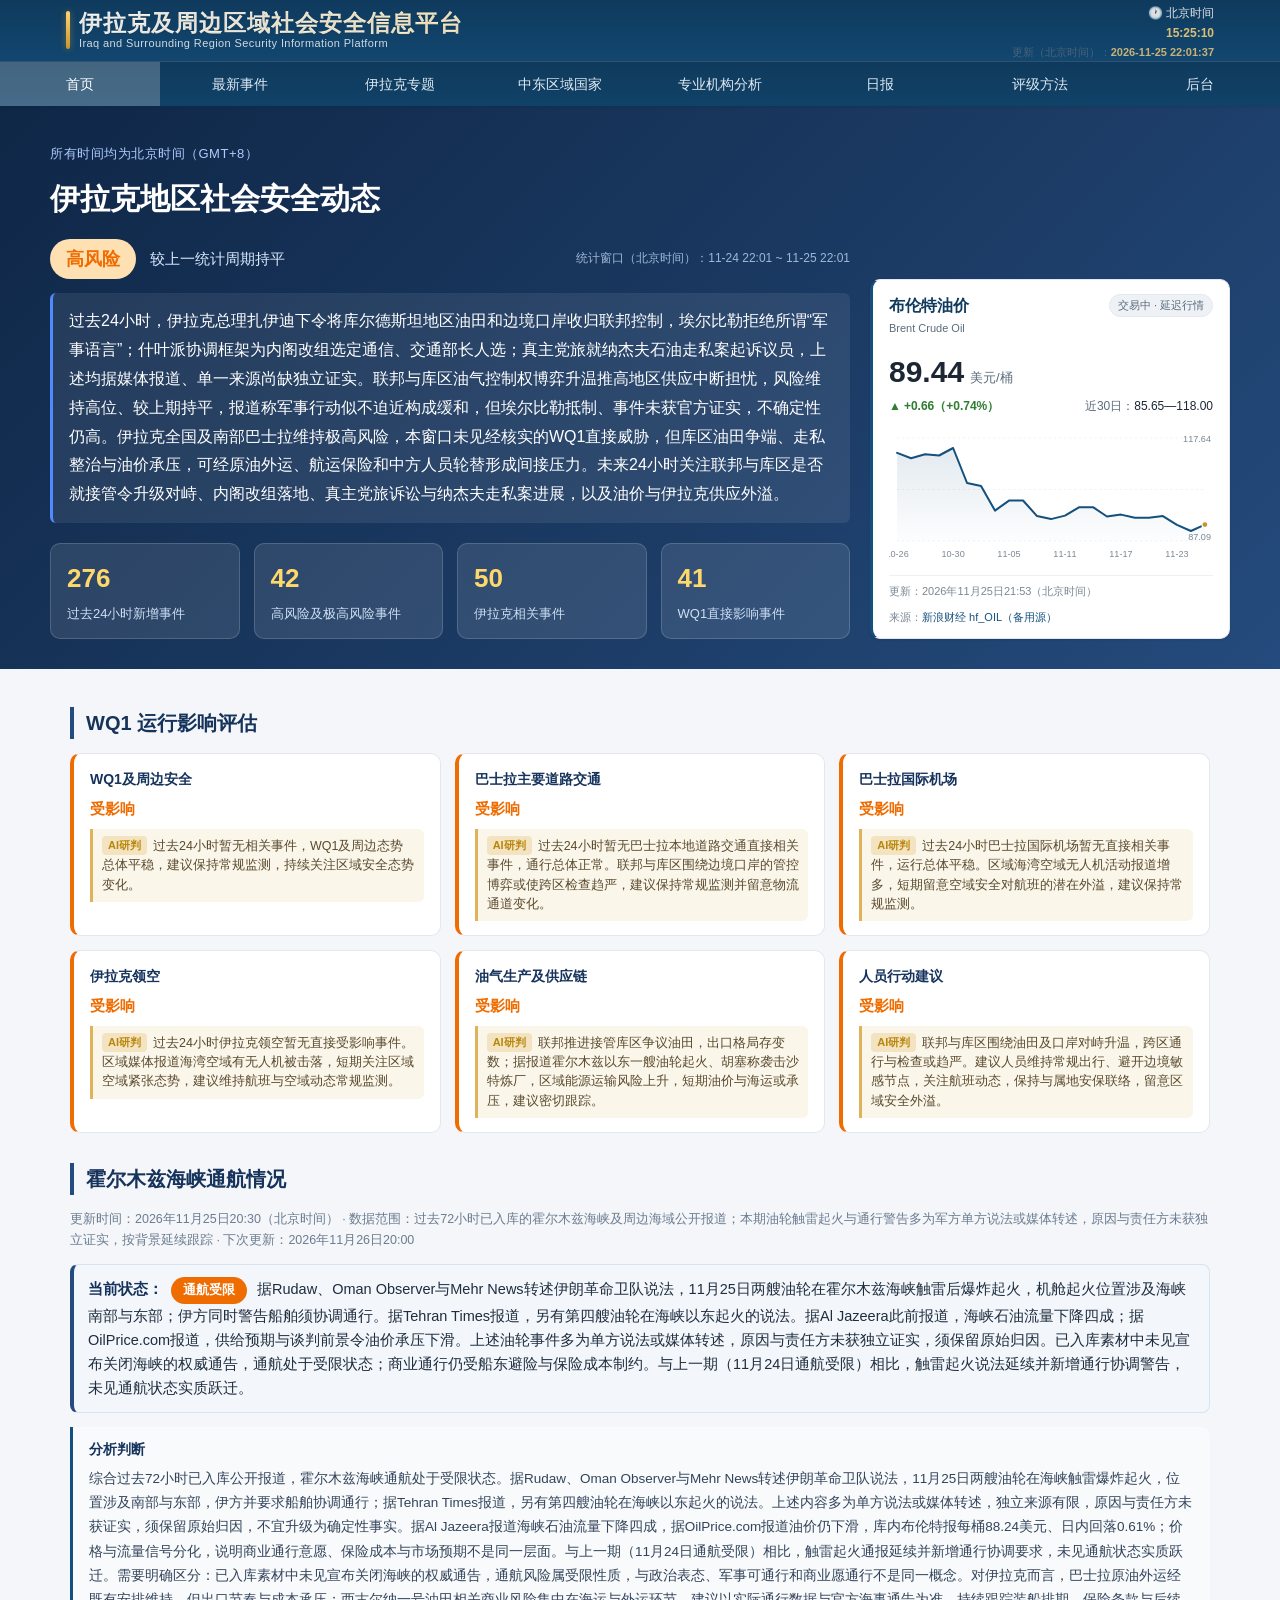
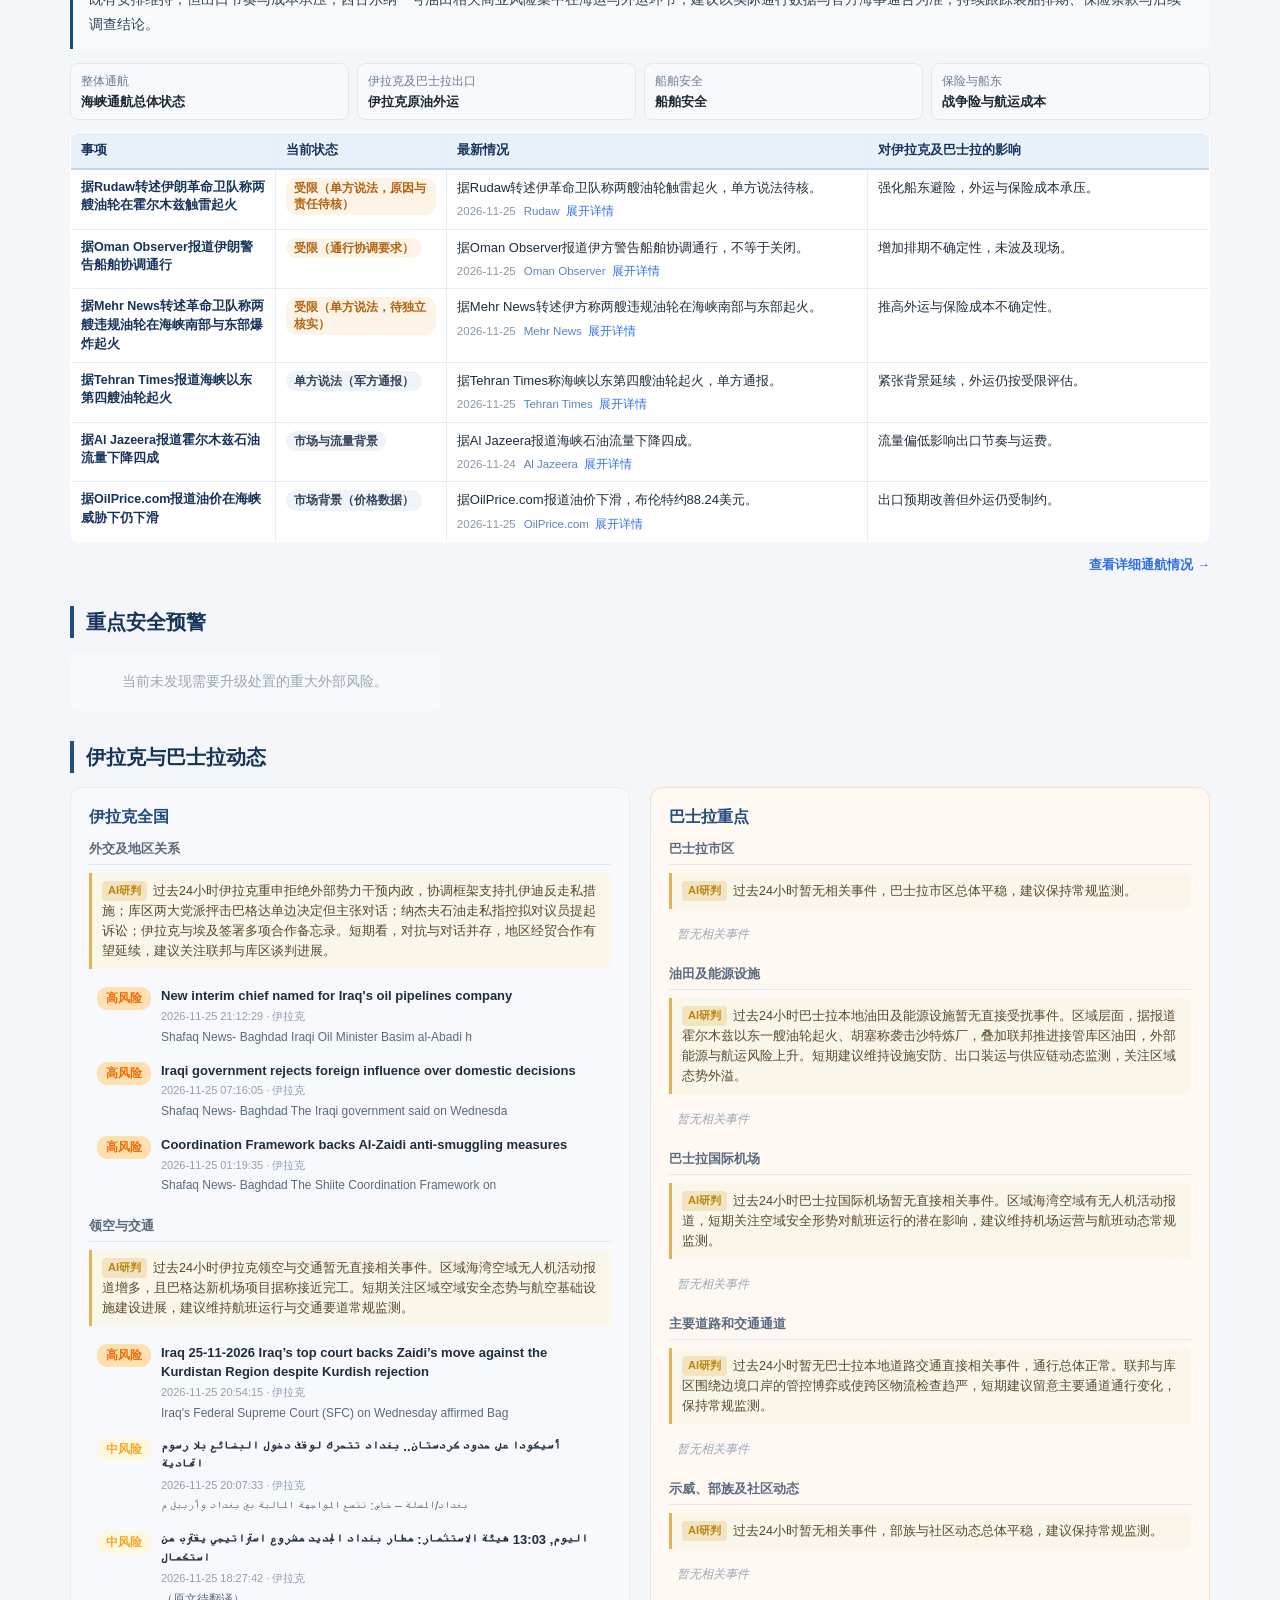
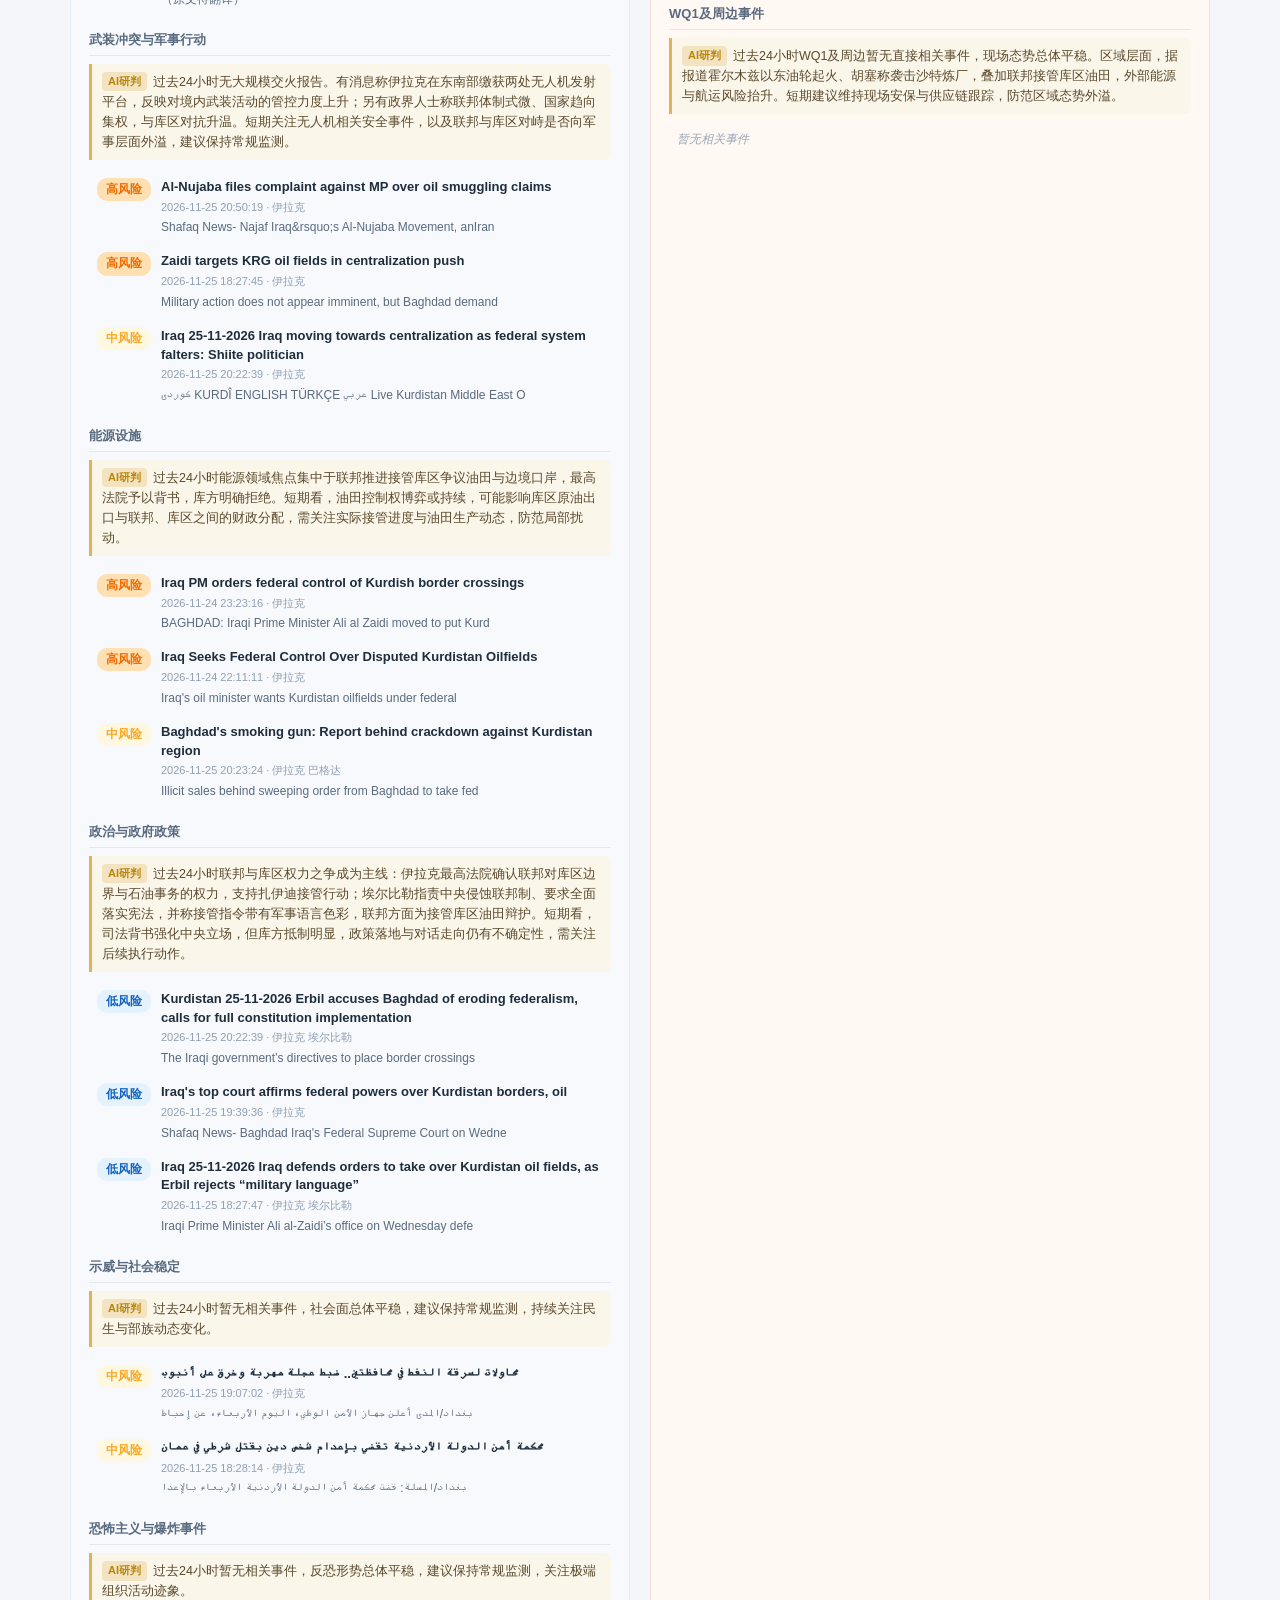
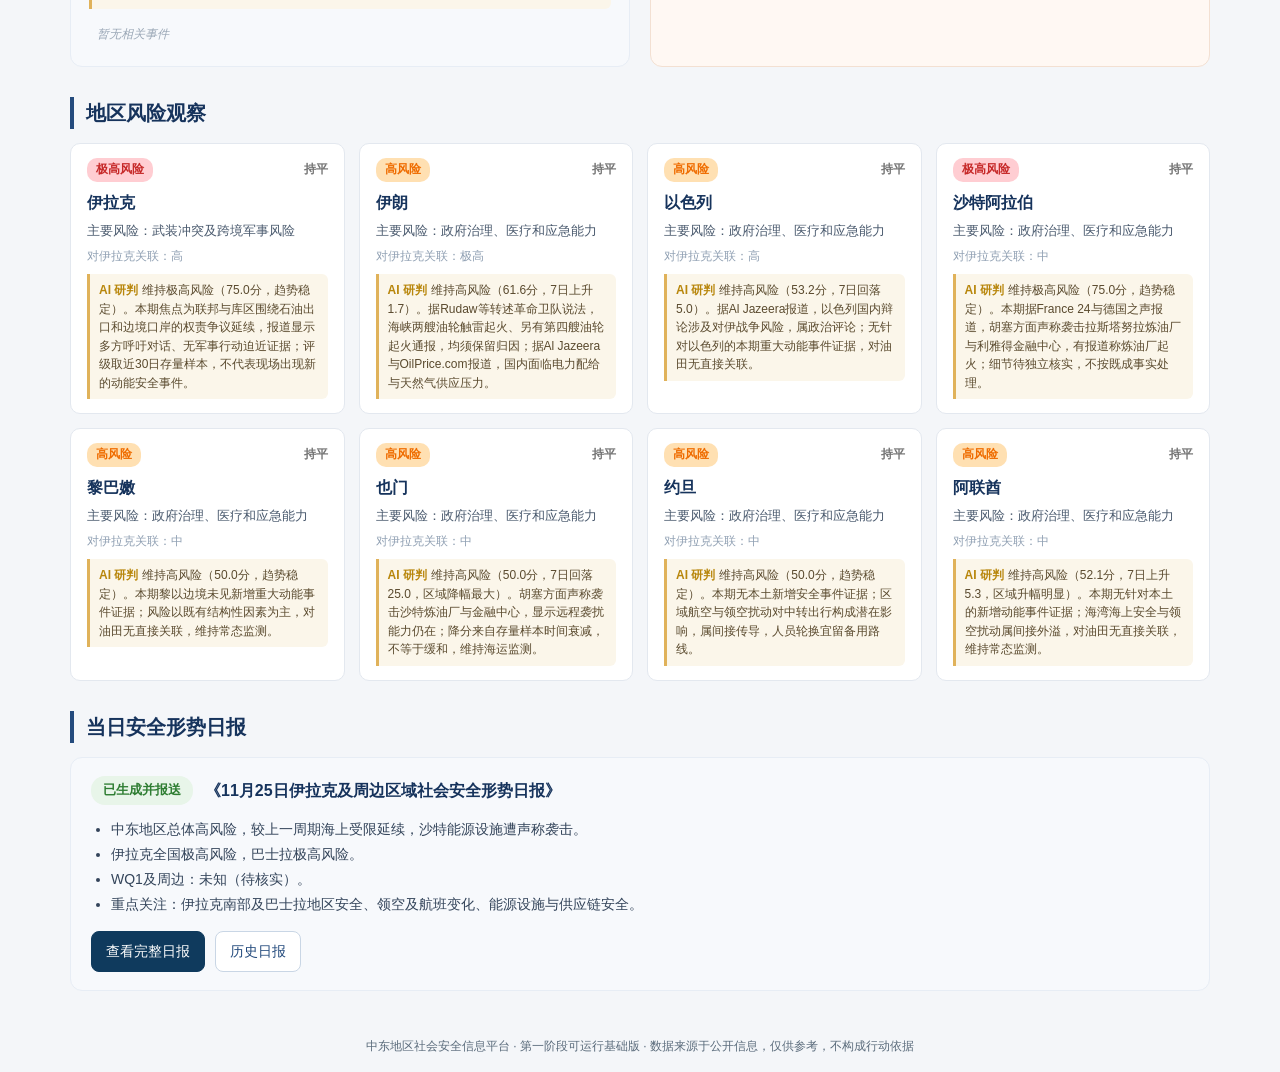
==== index.html @ a1b5d83f "sync 2026-11-25 17:01" ====
<!DOCTYPE html>
<html lang="zh-CN">
<head>
<meta charset="utf-8">
<meta name="mesip-build" content="ts=2026-11-25 17:01:39;commit=local-20261125170139;count=70;schema=pro-public-v2">
<meta name="viewport" content="width=device-width, initial-scale=1">
<title>中东社会安全态势与管理决策首页 · MESIP</title>
<link rel="stylesheet" href="assets/css/style.css?v=1795615299">
<link rel="stylesheet" href="assets/css/home.css?v=1795615299">
</head>
<body>
<div id="topbar" class="topbar"></div>

<div id="dbError" style="display:none;background:#ffebee;color:#b71c1c;padding:12px 16px;margin:14px auto 0;max-width:1180px;border-radius:8px;font-size:14px;line-height:1.5;">
  ⚠️ 数据未能成功加载。请点击浏览器刷新按钮，或按 <b>Ctrl/Cmd + Shift + R</b> 强制刷新后重试。若仍失败，可能是网络问题，请稍后再试。
</div>

<!-- 屏1：今日安全态势 + WQ1 影响 -->
<section class="hp-hero" id="situation">
  <div class="hp-hero-grid">
    <div class="hp-hero-left">
      <div class="hp-kicker">所有时间均为北京时间（GMT+8）</div>
      <h1>伊拉克地区社会安全动态</h1>
      <div class="hp-overall">
        <span class="hp-risk-badge" id="overallBadge">--</span>
        <span class="hp-trend-line" id="trendText">--</span>
        <span class="hp-window" id="windowText"></span>
      </div>
      <p class="hp-sit-text" id="sitText">正在加载今日安全形势摘要……</p>
      <div class="hp-metrics" id="metrics"></div>
    </div>

    <!-- 布伦特油价（Brent）卡片：位于“伊拉克地区社会安全动态”右侧 -->
    <aside class="hp-brent" id="brentCard" aria-label="布伦特油价">
      <div class="hp-brent-head">
        <div class="hp-brent-title-block">
          <span class="hp-brent-title">布伦特油价</span>
          <span class="hp-brent-subtitle">Brent Crude Oil</span>
        </div>
        <span class="hp-brent-status" id="brentStatus"></span>
      </div>
      <div class="hp-brent-price-row">
        <span class="hp-brent-price" id="brentPrice">--</span>
        <span class="hp-brent-unit">美元/桶</span>
      </div>
      <div class="hp-brent-meta-row">
        <span class="hp-brent-change" id="brentChange"></span>
        <span class="hp-brent-range" id="brentRange"></span>
      </div>
      <div class="hp-brent-chart" id="brentChart"></div>
      <div class="hp-brent-foot">
        <span id="brentUpdated"></span>
        <span class="src" id="brentSource"></span>
      </div>
      <div class="hp-brent-note" id="brentNote" style="display:none;"></div>
    </aside>
  </div>
</section>

<main class="hp-main">
  <!-- WQ1 运行影响评估 -->
  <section class="hp-block">
    <h2 class="hp-h2">WQ1 运行影响评估</h2>
    <div class="hp-wq1-note" id="wq1Note" style="display:none;"></div>
    <div class="hp-wq1" id="wq1"></div>
  </section>

  <!-- 霍尔木兹海峡通航情况（位于 WQ1 运行影响评估之后、重点安全预警之前） -->
  <section class="hp-block" id="hormuzBlock">
    <h2 class="hp-h2">霍尔木兹海峡通航情况</h2>
    <div class="hp-hormuz-meta" id="hormuzMeta"></div>
    <div class="hp-hormuz-status" id="hormuzStatus"></div>
    <div class="hormuz-analysis" id="hormuzAnalysis"></div>
    <div class="hormuz-summary" id="hormuzSummary"></div>
    <div class="hp-hormuz-tablewrap">
      <table class="hormuz-table" id="hormuzTable">
        <colgroup>
          <col style="width:18%"><col style="width:15%">
          <col style="width:37%"><col style="width:30%">
        </colgroup>
        <thead><tr>
          <th>事项</th><th>当前状态</th>
          <th>最新情况</th><th>对伊拉克及巴士拉的影响</th>
        </tr></thead>
        <tbody id="hormuzBody"></tbody>
      </table>
    </div>
    <div class="hormuz-more"><a href="hormuz.html">查看详细通航情况 →</a></div>
  </section>

  <!-- 屏2：重点安全预警 -->
  <section class="hp-block">
    <h2 class="hp-h2">重点安全预警</h2>
    <div class="hp-alerts" id="alerts"></div>
  </section>

  <!-- 屏3：伊拉克与巴士拉动态 -->
  <section class="hp-block">
    <h2 class="hp-h2">伊拉克与巴士拉动态</h2>
    <div class="hp-iraq">
      <div class="hp-iraq-col">
        <h3 class="hp-h3">伊拉克全国</h3>
        <div id="iraqNational"></div>
      </div>
      <div class="hp-iraq-col hp-basra">
        <h3 class="hp-h3">巴士拉重点</h3>
        <div id="iraqBasra"></div>
      </div>
    </div>
  </section>

  <!-- 屏4：地区风险观察 -->
  <section class="hp-block">
    <h2 class="hp-h2">地区风险观察</h2>
    <div class="hp-region" id="region"></div>
  </section>

  <!-- 屏5：当日日报 -->
  <section class="hp-block hp-report">
    <h2 class="hp-h2">当日安全形势日报</h2>
    <div id="daily"></div>
  </section>
</main>

<footer class="site"></footer>

<script src="assets/js/api.js?v=1795615299"></script>
<script src="assets/js/common.js?v=1795615299"></script>
<script src="assets/js/data.js?v=1795615299"></script>
<script>
window.__STATIC__ = true;
(function () {
  // 兜底：防止 api.js 异常导致全局 API 未定义时，下方 API.get = ... 抛出
  // ReferenceError 而整段脚本中断（会让页面空白且无任何提示）。
  var API = window.API || (window.API = {});
  // 捕获一次，避免每次请求都重复读取可能不存在的全局对象
  var DB = window.__DB__ || null;
  window.__MESIP_DB_OK__ = !!DB;

  // 构建元数据（控制台/调试用）：build_timestamp / git_commit / public_report_count / schema_version
  try {
    var _bm = (DB && DB.build_meta) || null;
    if (_bm) {
      window.__MESIP_BUILD__ = _bm;
      console.info("[MESIP 静态构建] " + (_bm.build_timestamp || "") + " | commit=" + (_bm.git_commit || "") +
        " | 专业报告(published)=" + (_bm.public_report_count) + " | schema=" + (_bm.schema_version || ""));
    }
  } catch (e) {}

  function all() { return (DB && DB.events) || []; }
  function byId(id) {
    var arr = all();
    for (var i = 0; i < arr.length; i++) {
      if (String(arr[i].id) === String(id)) return arr[i];
    }
    return null;
  }
  function byProId(id) {
    // 详情优先从 proDetail（含全文翻译字段）查询，回退到列表精简版
    var arr = (DB && DB.proDetail) || [];
    for (var i = 0; i < arr.length; i++) {
      if (String(arr[i].id) === String(id)) return arr[i];
    }
    arr = (DB && DB.proReports) || [];
    for (var j = 0; j < arr.length; j++) {
      if (String(arr[j].id) === String(id)) return arr[j];
    }
    return null;
  }
  function proRelatedOf(r) {
    if (!r || !DB || !DB.proReports) return [];
    var theme = ((r.risk_category || "").split("/")[0] || r.content_categories || "");
    if (!theme) return [];
    return DB.proReports.filter(function (x) {
      return String(x.id) !== String(r.id) &&
        ((x.risk_category || "").indexOf(theme) >= 0 || (x.content_categories || "").indexOf(theme) >= 0);
    }).slice(0, 4);
  }
  function relatedOf(e) {
    if (!e) return [];
    return all().filter(function (x) {
      return x.country === e.country && String(x.id) !== String(e.id);
    }).slice(0, 5);
  }
  // ---- F11：历史事件分片按需回源 ----
  // data.js 只含最新 2000 条公开事件；更早的历史事件详情从
  // assets/js/event_shards/s_<id 起点>.json 按需拉取（GitHub Pages 纯静态可用）。
  var _shardCache = {};
  function shardFile(id) {
    var n = parseInt(id, 10);
    if (!n || n < 0 || isNaN(n)) return null;
    var start = Math.floor(n / 1000) * 1000;
    return "assets/js/event_shards/s_" + ("00000" + start).slice(-5) + ".json";
  }
  function loadShard(id) {
    var f = shardFile(id);
    if (!f) return Promise.resolve(null);
    if (_shardCache[f]) return _shardCache[f];
    _shardCache[f] = fetch(f, { cache: "no-cache" }).then(function (r) {
      if (!r.ok) throw new Error("分片 " + f + " 加载失败（HTTP " + r.status + "）");
      return r.json();
    }).then(function (j) {
      return (j && j.events) ? j.events : [];
    }).catch(function (e) {
      _shardCache[f] = null;   // 允许重试，不把失败永久缓存
      throw e;
    });
    return _shardCache[f];
  }
  function shardEvent(id) {
    return loadShard(id).then(function (evs) {
      for (var i = 0; i < evs.length; i++) {
        if (String(evs[i].id) === String(id)) return evs[i];
      }
      return null;
    });
  }
  function filt(qs) {
    var p = new URLSearchParams(qs || "");
    var arr = all().slice();
    var c = p.get("country"); if (c) arr = arr.filter(function (e) { return e.country === c; });
    var r = p.get("risk"); if (r) arr = arr.filter(function (e) { return String(e.risk_level) === String(r); });
    // F10 修复（2026-10-23）：分类下拉的 value 是规范代码（如 armed_conflict），
    // 而事件字段 category 是中文名（如 武装冲突与军事行动）。旧代码只比中文名，
    // 导致选择任一类别都返回 0 条。现在同时接受代码与中文名。
    var cat = p.get("category");
    if (cat) arr = arr.filter(function (e) { return e.category_code === cat || e.category === cat; });
    // F10 修复：风险下限（"高风险及以上"），与首页卡片口径一致
    var rm = p.get("risk_min"); if (rm) arr = arr.filter(function (e) { return (e.risk_level || 0) >= parseInt(rm); });
    // F10 修复：伊拉克 / WQ1 直接影响，与首页卡片同口径（标签或国家匹配）
    if (p.get("iraq") === "1") arr = arr.filter(function (e) {
      return (e.module_tags || []).indexOf("iraq") >= 0 || e.country === "伊拉克";
    });
    if (p.get("wq1") === "1") arr = arr.filter(function (e) {
      return (e.module_tags || []).indexOf("wq1") >= 0;
    });
    // F10 修复：状态过滤，使卡片链接（status=published）落地集合与卡片计数口径一致
    var st = p.get("status"); if (st) arr = arr.filter(function (e) { return e.status === st; });
    var f = p.get("from"); if (f) arr = arr.filter(function (e) { return (e.publish_time || "") >= f; });
    var t = p.get("to"); if (t) arr = arr.filter(function (e) { return (e.publish_time || "") <= t; });
    if (p.get("china") === "1") arr = arr.filter(function (e) { return e.involves_china_company || e.involves_china_citizen; });
    var q = p.get("q"); if (q) { var s = q.toLowerCase(); arr = arr.filter(function (e) { return [e.title_zh, e.title_original, e.summary, e.country, e.city, e.category, e.category_code].some(function (v) { return (v || "").toLowerCase().indexOf(s) >= 0; }); }); }
    var lim = p.get("limit"); if (lim && parseInt(lim)) arr = arr.slice(0, parseInt(lim));
    return arr;
  }
  function match(path) {
    if (!DB) throw new Error("数据未能成功加载，请刷新页面或检查网络后重试");
    if (path === "/api/overview") return DB.overview;
    if (path === "/api/home") return DB.home;
    if (path === "/api/hormuz") return { report: DB.hormuz };
    if (path === "/api/brent") return DB.brent;
    if (path.indexOf("/api/reuters") === 0) return DB.reuters || { items: [], count: 0 };
    if (path === "/api/iraq") return DB.iraq;
    if (path === "/api/reports") return { reports: DB.reports };
    if (path === "/api/countries") return { countries: ((DB.overview || {}).countries || []) };
    if (path.indexOf("/api/event/") === 0) {
      var id = path.split("/").pop();
      // 全文接口在静态版由页面自行处理（给出明确提示 + 原文链接）
      if (path.indexOf("/fulltext") >= 0) { return { status: "static", note: "静态归档版不提供按需全文翻译" }; }
      var e = byId(id);
      if (e) return { event: e, related: relatedOf(e) };
      // 主数据未收录（多为 2000 条上限外的历史事件）→ 交给分片回源
      return { __shardEventId: id };
    }
    if (path.indexOf("/api/country/") === 0) { var n = decodeURIComponent(path.split("/").pop()); return DB.countryMap[n] || { country: null, events: [], risk_history: [] }; }
    if (path.indexOf("/api/report/") === 0) { var d = path.split("/").pop(); return DB.reportMap[d] || { report: null }; }
    if (path.indexOf("/api/pro-reports") === 0) {
      // 详情页：/api/pro-reports/<id>[?...]
      if (path.indexOf("/api/pro-reports/") === 0) {
        var pid = path.split("/").pop().split("?")[0];
        var prr = byProId(pid);
        return { report: prr, related: proRelatedOf(prr) };
      }
      // 列表页：/api/pro-reports[?...]
      var qs = path.split("?")[1] || "";
      var p = new URLSearchParams(qs);
      var arr = (DB.proReports) || [];
      // 默认仅返回 published（与 server.py _pro_public_filters 一致），export=all 解除限制
      var xpt = p.get("export");
      if (xpt !== "all") { arr = arr.filter(function (x) { return x.status === "published"; }); }
      var org = p.get("org");
      if (org) arr = arr.filter(function (x) { return (x.org || "").indexOf(org) >= 0; });
      var cps = p.get("copyright_status");
      if (cps) arr = arr.filter(function (x) { return x.copyright_status === cps; });
      var dom = p.get("domain");
      if (dom) arr = arr.filter(function (x) { return (x.content_categories || "").indexOf(dom) >= 0; });
      var wq = p.get("wq1_relevance");
      if (wq) arr = arr.filter(function (x) { return x.wq1_relevance === wq; });
      var rg = p.get("region");
      if (rg) arr = arr.filter(function (x) { return (x.regions || x.countries || "").indexOf(rg) >= 0; });
      var q = p.get("q");
      if (q) {
        var s = q.toLowerCase();
        arr = arr.filter(function (x) {
          return [x.title_zh, x.title_orig, x.org, x.content_zh, x.core_conclusion].some(function (v) { return (v || "").toLowerCase().indexOf(s) >= 0; });
        });
      }
      var orgs = {}, cops = {};
      arr.forEach(function (x) { if (x.org) orgs[x.org] = 1; if (x.copyright_status) cops[x.copyright_status] = 1; });
      // 分页（与 server.py api_pro_reports 一致）
      var total = arr.length;
      var pg = parseInt(p.get("page") || "1", 10); if (!pg || pg < 1) pg = 1;
      var psz = parseInt(p.get("page_size") || "0", 10); if (!psz || psz < 0) psz = 0;
      if (psz > 100) psz = 100;
      var out = arr;
      if (psz > 0) out = arr.slice((pg - 1) * psz, pg * psz);
      return { reports: out, count: out.length, total: total, orgs: Object.keys(orgs), copyright_statuses: Object.keys(cops) };
    }
    if (path.indexOf("/api/pro-institutions") === 0) {
      return DB.proInstitutions || { institutions: [], count: 0 };
    }
    if (path.indexOf("/api/decision-brief") === 0) {
      // Stage 4（2026-08-05）：决策型日报静态路由
      var q = new URLSearchParams(path.split("?")[1] || "");
      var ddate = q.get("date") || "";
      var arr = DB.decisionBriefs || [];
      if (ddate) {
        var hit = null;
        for (var i = 0; i < arr.length; i++) { if (arr[i].brief_date === ddate) { hit = arr[i]; break; } }
        return { brief: hit };
      }
      return { brief: arr.length ? arr[0] : null };
    }
    if (path.indexOf("/api/pro-compare") === 0) {
      return { comparable: false, count: 0, reports: [], message: "静态归档版暂不支持多机构对比，请访问原站或联系管理员。" };
    }
    if (path.indexOf("/api/events") === 0) { var fa = filt(path.split("?")[1] || ""); return { events: fa, count: fa.length }; }
    if (path.indexOf("/api/search") === 0) { var q = new URLSearchParams(path.split("?")[1] || "").get("q") || ""; var s = q.toLowerCase(); var fa = all().filter(function (e) { return [e.title_zh, e.title_original, e.summary, e.country, e.city, e.category].some(function (v) { return (v || "").toLowerCase().indexOf(s) >= 0; }); }); return { events: fa, count: fa.length }; }
    return { error: "static-unknown-path", path: path };
  }
  // 关键修复：用 Promise 包裹，任何同步异常都转为 rejected，从而被页面 .catch 捕获，
  // 避免原来“data.js 未加载时同步抛错、页面空白且无提示”的问题。
  API.get = function (path) {
    return new Promise(function (resolve, reject) {
      try {
        var r = match(path);
        if (r && r.error) { reject(new Error("静态数据缺失：" + (r.error || path))); return; }
        // F11：主数据（data.js，最新 2000 条）里没有的事件 → 按需拉历史分片
        if (r && r.__shardEventId !== undefined) {
          shardEvent(r.__shardEventId).then(function (ev) {
            if (!ev) {
              // 分片里也没有：说明该记录不满足公开条件（已隔离/未获发布资格/涉版权或安全限制）
              resolve({ event: null, related: [], notPublic: true });
              return;
            }
            resolve({ event: ev, related: relatedOf(ev) });
          }).catch(function (err) { reject(err); });
          return;
        }
        resolve(r);
      } catch (e) { reject(e); }
    });
  };
  API.post = function () { return Promise.resolve({ ok: false, static: true, msg: "静态归档版不支持该操作" }); };

  // 若数据整体缺失，显示顶部提示条（各页面 .catch 还会显示具体错误）
  if (!DB) {
    document.addEventListener("DOMContentLoaded", function () {
      var b = document.getElementById("dbError");
      if (b) b.style.display = "block";
    });
  }
})();
</script>
<script>
renderHeader("index.html");

function hpEsc(s) {
  s = (s == null) ? "" : String(s);
  return s.replace(/[&<>"]/g, function (c) {
    return { "&": "&amp;", "<": "&lt;", ">": "&gt;", '"': "&quot;" }[c];
  });
}
function hpRiskClass(l) { return "hp-r" + (l || 1); }
function hpLink(u) { return u ? encodeURI(u) : "#"; }

/* 单条事件（伊拉克/巴士拉分类用） */
function evItem(e) {
  if (!e) return "";
  var href = e.id ? ("event.html?id=" + encodeURI(e.id)) : "#";
  return '<a class="hp-ev" href="' + hpLink(href) + '">'
    + '<span class="hp-ev-risk ' + hpRiskClass(e.risk_level) + '">' + hpEsc(e.risk_name || "") + '</span>'
    + '<div class="hp-ev-body">'
    + '<div class="hp-ev-title">' + hpEsc(e.title || "") + '</div>'
    + '<div class="hp-ev-meta">' + hpEsc(e.time_bj || "") + (e.location ? (" · " + hpEsc(e.location)) : "") + '</div>'
    + (e.summary1 ? '<div class="hp-ev-sum">' + hpEsc(e.summary1) + '</div>' : "")
    + '</div></a>';
}

/* 指标卡 */
function metricCard(m) {
  return '<a class="hp-metric" href="' + hpLink(m.link) + '">'
    + '<div class="hp-metric-val">' + hpEsc(m.value) + '</div>'
    + '<div class="hp-metric-label">' + hpEsc(m.label) + '</div></a>';
}

/* WQ1 影响卡 */
function wq1Card(it) {
  var map = { "正常": "ok", "需关注": "watch", "受影响": "affected", "严重受影响": "severe" };
  var cls = map[it.status] || "";
  // 末行优先展示 hy3 生成的过去24h AI 分析（≤100字）；无分析时回退原静态文字
  var ai = it.analysis;
  var bottom = ai
    ? '<div class="hp-wq1-analysis"><span class="hp-ai-badge">AI研判</span>' + hpEsc(ai) + '</div>'
    : '<div class="hp-wq1-detail">' + hpEsc(it.detail) + '</div>';
  return '<div class="hp-wq1-card ' + cls + '">'
    + '<div class="hp-wq1-label">' + hpEsc(it.label) + '</div>'
    + '<div class="hp-wq1-status">' + hpEsc(it.status) + '</div>'
    + bottom + '</div>';
}

/* 预警卡 */
function alertCard(a) {
  // Stage 2 预警卡：判断型标题 + WQ1核心影响 + 影响领域 + 时间窗口 + 行动建议 + 可信度
  if (a.alert_title) {
    var lv = a.alert_level === "critical" ? "严重" : "高";
    var lvcls = a.alert_level === "critical" ? "hp-alert-lv-critical" : "hp-alert-lv-high";
    var acts = (a.recommended_actions || []).slice(0, 3).map(function (x) { return "· " + x; }).join("<br>");
    var dims = (a.affected_dimensions || []).slice(0, 4).join("、") || "—";
    var prov = a.is_provisional ? ' <span class="hp-verify-tag">信息仍在核实中</span>' : "";
    return '<a class="hp-alert" href="' + hpLink(a.url) + '">'
      + '<div class="hp-alert-head">'
      + '<span class="hp-alert-lv ' + lvcls + '">' + lv + '</span>'
      + '<span class="hp-cred">可信度：' + hpEsc(a.confidence_level || "medium") + (a.verification_status ? (" · " + hpEsc(a.verification_status)) : "") + prov + '</span>'
      + '<span class="hp-alert-time">' + hpEsc(a.impact_window || "") + '</span></div>'
      + '<div class="hp-alert-title">' + hpEsc(a.alert_title) + '</div>'
      + '<div class="hp-alert-conf"><b>WQ1核心影响：</b>' + hpEsc(a.wq1_judgment || "") + '</div>'
      + '<div class="hp-alert-rows">'
      + '<div><b>影响领域：</b>' + hpEsc(dims) + '</div>'
      + '<div><b>传导路径：</b>' + hpEsc(a.transmission_path || "—") + '</div>'
      + '<div><b>建议行动：</b><br>' + acts + '</div>'
      + '<div class="hp-muted-sm"><b>监测指标：</b>' + hpEsc((a.monitoring_indicators || []).slice(0, 3).join("；") || "—") + '</div>'
      + '</div></a>';
  }
  // 旧结构兜底
  return '<a class="hp-alert" href="' + hpLink(a.url) + '">'
    + '<div class="hp-alert-head">'
    + '<span class="hp-ev-risk ' + hpRiskClass(a.risk_level) + '">' + hpEsc(a.risk_name) + '</span>'
    + '<span class="hp-cred">' + hpEsc(a.credibility_name || "") + (a.verify_label ? (" · " + hpEsc(a.verify_label)) : "") + '</span>'
    + '<span class="hp-alert-time">' + hpEsc(a.time_bj || "") + '</span></div>'
    + '<div class="hp-alert-title">' + hpEsc(a.title) + '</div>'
    + '<div class="hp-alert-conf">' + hpEsc(a.confirmed) + '</div>'
    + '<div class="hp-alert-rows">'
    + '<div><b>WQ1影响：</b>' + hpEsc(a.wq1_impact) + '</div>'
    + '<div><b>人员影响：</b>' + hpEsc(a.personnel_impact) + '</div>'
    + '<div><b>处置建议：</b>' + hpEsc(a.advice) + '</div>'
    + '</div></a>';
}

/* 地区风险卡 */
function regionCard(r) {
  var tcls = r.trend === "up" ? "up" : (r.trend === "down" ? "down" : "flat");
  var d = (r.delta_1d != null && r.delta_1d !== 0) ? (" (" + (r.delta_1d > 0 ? "+" : "") + r.delta_1d + ")") : "";
  return '<a class="hp-rcard" href="' + hpLink(r.url) + '">'
    + '<div class="hp-rcard-top">'
    + '<span class="hp-ev-risk ' + hpRiskClass(r.level) + '">' + hpEsc(r.risk_name) + '</span>'
    + '<span class="hp-trend ' + tcls + '">' + hpEsc(r.trend_name) + d + '</span></div>'
    + '<div class="hp-rcard-name">' + hpEsc(r.country) + '</div>'
    + '<div class="hp-rcard-main">主要风险：' + hpEsc(r.main_risk || "—") + '</div>'
    + '<div class="hp-rcard-link">对伊拉克关联：' + hpEsc(r.iraq_link) + '</div>'
    + (r.llm_note ? '<div class="hp-rcard-note">' + hpEsc(r.llm_note) + '</div>' : "")
    + '</a>';
}

/* 伊拉克/巴士拉分类桶（analysisMap：各子模块 hy3 生成的过去24h AI 分析 ≤200字） */
function iraqBuckets(map, analysisMap) {
  var html = "";
  for (var name in map) {
    if (!map.hasOwnProperty(name)) continue;
    var arr = map[name] || [];
    var ai = analysisMap ? (analysisMap[name] || "") : "";
    html += '<div class="hp-bucket"><div class="hp-bucket-h">' + hpEsc(name) + '</div>';
    if (ai) {
      html += '<div class="hp-bucket-analysis"><span class="hp-ai-badge">AI研判</span>' + hpEsc(ai) + '</div>';
    }
    if (arr.length) {
      html += arr.map(evItem).join("");
    } else {
      html += '<div class="hp-empty-sm">暂无相关事件</div>';
    }
    html += '</div>';
  }
  return html;
}

/* 霍尔木兹海峡通航情况 模块 */
var HORMUZ_LVL = {
  "通航正常": "ok", "基本正常": "basic", "通航受限": "limited",
  "通航严重受限": "severe", "实际中断": "blocked", "信息不足，暂无法判断": "unknown"
};
function fmtBJCN(s) {
  if (!s) return "";
  var m = String(s).match(/(\d{4})-(\d{2})-(\d{2})[ T](\d{1,2}):(\d{2})/);
  if (m) return m[1] + "年" + parseInt(m[2], 10) + "月" + parseInt(m[3], 10) + "日" + m[4] + ":" + m[5];
  return String(s);
}
function hzShort(sh, full, maxLen) {
  /* 优先使用 hy3 生成的 *_short 字段；旧数据无该字段时按长度截断 full 回退 */
  if (sh) return String(sh);
  var s = String(full || "");
  maxLen = maxLen || 64;
  return s.length > maxLen ? s.slice(0, maxLen) + "…" : s;
}
function hzSrcLinks(srcs) {
  return (srcs || []).map(function (s) {
    return '<a href="' + hpLink(s.url || "#") + '" target="_blank" rel="noopener">' + hpEsc(s.name || s.url || "来源") + '</a>';
  }).join("、");
}
function hzStatusCls(txt) {
  var s = String(txt || "");
  if (/中断|关闭|禁行|停航|停运/.test(s)) return "st-bad";
  if (/受限|暂停|收紧|上调|升高|拒航|扣押|遇袭|附加/.test(s)) return "st-warn";
  if (/正常|恢复|平稳|维持/.test(s)) return "st-ok";
  return "st-neutral";
}
function hormuzRow(it, idx) {
  var srcHtml = hzSrcLinks(it.sources);
  var progShort = hzShort(it.latest_progress_short, it.latest_progress, 64);
  var impShort = hzShort(it.iraq_basra_impact_short, it.iraq_basra_impact, 56);
  var hasMore = (it.latest_progress && it.latest_progress !== progShort)
    || (it.iraq_basra_impact && it.iraq_basra_impact !== impShort)
    || (it.sources || []).length > 2;
  var metaSrc = (it.sources || []).slice(0, 2);
  var metaLine = '<div class="hz-meta">'
    + (it.effective_time ? '<span class="hz-meta-time">' + hpEsc(it.effective_time) + '</span>' : '')
    + (metaSrc.length ? '<span class="hz-meta-src">' + hzSrcLinks(metaSrc) + '</span>' : '')
    + '<button type="button" class="hz-toggle" data-hz="' + idx + '" aria-expanded="false">展开详情</button>'
    + '</div>';
  var main = '<tr class="hz-row" id="hzr-' + idx + '">'
    + '<td class="hz-item" data-label="事项">' + hpEsc(it.item_name || "") + '</td>'
    + '<td class="hz-status" data-label="当前状态"><span class="hz-tag ' + hzStatusCls(it.current_status) + '">' + hpEsc(it.current_status || "") + '</span></td>'
    + '<td class="hz-progress" data-label="最新情况"><div class="hz-cell-short">' + hpEsc(progShort) + '</div>' + metaLine + '</td>'
    + '<td class="hz-impact" data-label="对伊拉克及巴士拉的影响"><div class="hz-cell-short">' + hpEsc(impShort) + '</div></td>'
    + '</tr>';
  var detail = '<tr class="hz-detail" id="hzd-' + idx + '" hidden><td colspan="4"><div class="hz-detail-inner">'
    + '<div class="hz-d-block"><b>最新进展（完整）</b><p>' + hpEsc(it.latest_progress || "") + '</p></div>'
    + (it.effective_time ? '<div class="hz-d-block"><b>生效或发生时间</b><p>' + hpEsc(it.effective_time) + '</p></div>' : '')
    + '<div class="hz-d-block"><b>对伊拉克及巴士拉的影响（完整）</b><p>' + hpEsc(it.iraq_basra_impact || "") + '</p></div>'
    + (srcHtml ? '<div class="hz-d-block hz-d-src"><b>信息来源</b><p>' + srcHtml + '</p></div>' : '')
    + '</div></td></tr>';
  return main + detail;
}
var HORMUZ_SUMMARY_DEF = [
  { key: "overall", label: "整体通航", kw: null },
  { key: "iraq_export", label: "伊拉克及巴士拉出口", kw: /伊拉克|巴士拉|装运|原油/ },
  { key: "ship_safety", label: "船舶安全", kw: /遇袭|扣押|安全/ },
  { key: "insurance", label: "保险与船东", kw: /船东|战争险|保险/ }
];
function buildHormuzSummary(d) {
  var summ = d.summary && typeof d.summary === "object" ? d.summary : null;
  var items = d.items || [];
  return HORMUZ_SUMMARY_DEF.map(function (def) {
    var label = "", lvlCls = "st-neutral";
    if (summ && summ[def.key] && summ[def.key].label) {
      label = summ[def.key].label;
      lvlCls = summ[def.key].level ? "st-" + summ[def.key].level : hzStatusCls(label);
    } else if (!def.kw) {
      label = d.overall_status_level || "—";
      lvlCls = hzStatusCls(label);
    } else {
      for (var i = 0; i < items.length; i++) {
        if (def.kw.test(items[i].item_name || "")) { label = items[i].current_status || ""; break; }
      }
      if (!label) label = "—";
      lvlCls = hzStatusCls(label);
    }
    /* 摘要条为紧凑状态条：旧数据回退的长句截断展示，完整内容见表格与详情页 */
    if (label.length > 18) label = label.slice(0, 18) + "…";
    return '<div class="hz-sum-cell"><div class="hz-sum-name">' + hpEsc(def.label) + '</div>'
      + '<div class="hz-sum-val ' + lvlCls + '">' + hpEsc(label) + '</div></div>';
  }).join("");
}
function bindHormuzToggles() {
  var btns = document.querySelectorAll(".hz-toggle");
  for (var i = 0; i < btns.length; i++) {
    btns[i].onclick = function () {
      var idx = this.getAttribute("data-hz");
      var det = document.getElementById("hzd-" + idx);
      var isOpen = det && !det.hidden;
      /* 默认一次展开一行：先收起所有 */
      var all = document.querySelectorAll(".hz-detail");
      for (var j = 0; j < all.length; j++) all[j].hidden = true;
      var allBtns = document.querySelectorAll(".hz-toggle");
      for (var k = 0; k < allBtns.length; k++) {
        allBtns[k].textContent = "展开详情";
        allBtns[k].setAttribute("aria-expanded", "false");
      }
      if (det && !isOpen) {
        det.hidden = false;
        this.textContent = "收起详情";
        this.setAttribute("aria-expanded", "true");
      }
    };
  }
}
function renderHormuz(d) {
  var metaEl = document.getElementById("hormuzMeta");
  var statusEl = document.getElementById("hormuzStatus");
  var analysisEl = document.getElementById("hormuzAnalysis");
  var summaryEl = document.getElementById("hormuzSummary");
  var body = document.getElementById("hormuzBody");
  if (!d) {
    statusEl.innerHTML = '<div class="hp-hormuz-nodata">暂无霍尔木兹海峡通航数据。</div>';
    metaEl.innerHTML = ""; analysisEl.innerHTML = ""; summaryEl.innerHTML = ""; body.innerHTML = "";
    return;
  }
  /* 1) 更新时间 + 数据范围 */
  var metaParts = [];
  if (d.generated_at) metaParts.push("更新时间：" + fmtBJCN(d.generated_at) + "（北京时间）");
  if (d.data_scope) metaParts.push("数据范围：" + d.data_scope);
  if (d.next_update_time) metaParts.push("下次更新：" + fmtBJCN(d.next_update_time));
  metaEl.innerHTML = hpEsc(metaParts.join(" · "));
  /* 2) 当前状态概括 */
  var lvl = d.overall_status_level || "";
  var lvlCls = "lv-" + (HORMUZ_LVL[lvl] || "unknown");
  statusEl.innerHTML = '<span class="hp-hormuz-status-label">当前状态：</span>'
    + '<span class="hp-hormuz-badge ' + lvlCls + '">' + hpEsc(lvl) + '</span>'
    + '<span class="hp-hormuz-status-text">' + hpEsc(d.current_status || "") + '</span>';
  /* 3) 分析判断（位于表格上方，完整展示，不截断） */
  analysisEl.innerHTML = d.analysis
    ? '<div class="hz-a-title">分析判断</div><div class="hz-a-body">' + hpEsc(d.analysis) + '</div>'
    : "";
  /* 4) 四项核心状态摘要 */
  summaryEl.innerHTML = buildHormuzSummary(d);
  /* 5) 四列紧凑表格 */
  var items = d.items || [];
  if (!items.length) {
    body.innerHTML = '<tr><td colspan="4" class="hp-hormuz-empty">暂无可展示的通航事项。</td></tr>';
  } else {
    body.innerHTML = items.map(hormuzRow).join("");
    bindHormuzToggles();
  }
}
function loadHormuz() {
  API.get("/api/hormuz").then(function (d) {
    renderHormuz(d && d.report ? d.report : null);
  }).catch(function (e) {
    console.error("hormuz load failed", e);
  });
}

/* ============ 布伦特油价模块 ============ */
var BRENT_STATUS_TXT = {
  "open": "交易中", "closed": "已收盘", "holiday": "休市",
  "delayed": "延迟行情", "failed": "暂不可用", "abnormal": "数据异常"
};
function fmtBJfromISO(s) {
  if (!s) return "";
  var m = String(s).match(/(\d{4})-(\d{2})-(\d{2})[ T](\d{1,2}):(\d{2})/);
  if (m) return m[1] + "年" + parseInt(m[2], 10) + "月" + parseInt(m[3], 10) + "日" + m[4] + ":" + m[5];
  return String(s);
}
function renderBrent(d) {
  var priceEl = document.getElementById("brentPrice");
  var changeEl = document.getElementById("brentChange");
  var rangeEl = document.getElementById("brentRange");
  var statusEl = document.getElementById("brentStatus");
  var updEl = document.getElementById("brentUpdated");
  var srcEl = document.getElementById("brentSource");
  var noteEl = document.getElementById("brentNote");
  var chartEl = document.getElementById("brentChart");

  if (!d || !d.price) {
    priceEl.textContent = "暂无";
    changeEl.textContent = "油价数据暂不可用";
    statusEl.textContent = "";
    noteEl.style.display = "none";
    chartEl.innerHTML = "";
    return;
  }

  // 当前价
  priceEl.textContent = Number(d.price).toFixed(2);

  // 较前一交易日变化（▲/▼ 箭头 + 颜色仅作用于文字与符号；方向由箭头+正负号表达）
  var cv = d.change_value, cp = d.change_percent;
  if (cv != null && cp != null) {
    var isUp = cv >= 0;
    var sign = isUp ? "+" : "";
    var cls = isUp ? "up" : "down";
    var arr = isUp ? "▲" : "▼";
    changeEl.className = "hp-brent-change " + cls;
    changeEl.innerHTML = '<span class="arr">' + arr + '</span><span class="num">' + sign + Number(cv).toFixed(2) + '（' + sign + Number(cp).toFixed(2) + '%）</span>';
  } else {
    changeEl.className = "hp-brent-change";
    changeEl.textContent = "";
  }

  // 近30日区间
  if (d.thirty_day_high != null && d.thirty_day_low != null) {
    rangeEl.innerHTML = '近30日：<b>' + Number(d.thirty_day_low).toFixed(2) + '—' + Number(d.thirty_day_high).toFixed(2) + '</b>';
  } else {
    rangeEl.textContent = "";
  }

  // 状态标签（文字 + 颜色，绝不仅用颜色）
  var st = d.market_status || "";
  var txt = BRENT_STATUS_TXT[st] || "";
  var clsSt = "st-" + (st || "na");
  if (d.data_status === "failed") {
    txt = "数据暂未更新"; clsSt = "st-failed";
  } else if (d.is_delayed) {
    txt = (txt ? txt + " · " : "") + "延迟行情"; clsSt = "st-delayed";
  }
  statusEl.className = "hp-brent-status " + clsSt;
  statusEl.textContent = txt;

  // 底部：更新时间（北京时间）+ 来源
  updEl.textContent = "更新：" + fmtBJfromISO(d.updated_at || d.quote_time) + "（北京时间）";
  if (d.source_name) {
    if (d.source_url) {
      srcEl.innerHTML = '来源：<a href="' + hpLink(d.source_url) + '" target="_blank" rel="noopener">' + hpEsc(d.source_name) + '</a>';
    } else {
      srcEl.textContent = "来源：" + d.source_name;
    }
  } else {
    srcEl.textContent = "";
  }

  // 失败/陈旧提示
  if (d.data_status === "failed") {
    noteEl.style.display = "block";
    noteEl.innerHTML = "⚠️ 数据暂未更新，当前展示最近一次成功行情" +
      (d.last_success_at ? "（最近成功：" + fmtBJfromISO(d.last_success_at) + "）" : "") +
      (d.last_error ? "<br>失败原因：" + hpEsc(d.last_error) : "");
  } else {
    noteEl.style.display = "none";
  }

  // 折线图
  renderBrentChart(chartEl, d.history_30d || []);
}

/* 轻量 SVG 折线图（无第三方库）：真实行情、悬停显示日期+价格、移动端可触摸、网站主蓝风格 */
function renderBrentChart(container, history) {
  container.innerHTML = "";
  if (!history || !history.length) return;
  var data = history.slice(-30).map(function (p) { return { d: p.date, v: Number(p.close) }; });
  var W = 320, H = 135, PAD_L = 8, PAD_R = 8, PAD_T = 10, PAD_B = 22;
  var minV = Math.min.apply(null, data.map(function (x) { return x.v; }));
  var maxV = Math.max.apply(null, data.map(function (x) { return x.v; }));
  if (maxV - minV < 0.01) { maxV += 1; minV -= 1; }
  var pad = (maxV - minV) * 0.12;
  minV -= pad; maxV += pad;
  function X(i) { return PAD_L + (W - PAD_L - PAD_R) * (i / (data.length - 1 || 1)); }
  function Y(v) { return PAD_T + (H - PAD_T - PAD_B) * (1 - (v - minV) / (maxV - minV)); }

  // 三条水平网格线（虚线）+ 上下两个价格标签
  var gridLines = "";
  var yLabels = "";
  function fmtTick(v) {
    var n = Number(v).toFixed(2);
    return n.replace(/\.?0+$/, "");
  }
  for (var g = 0; g < 3; g++) {
    var y = PAD_T + (H - PAD_T - PAD_B) * (g / 2);
    gridLines += '<line class="hp-chart-grid" x1="' + PAD_L + '" y1="' + y.toFixed(1) + '" x2="' + (W - PAD_R) + '" y2="' + y.toFixed(1) + '"/>';
  }
  yLabels = '<text class="hp-chart-y" x="' + (W - 2) + '" y="' + (PAD_T + 4) + '" text-anchor="end">' + fmtTick(maxV - pad) + '</text>' +
            '<text class="hp-chart-y" x="' + (W - 2) + '" y="' + (H - PAD_B - 1) + '" text-anchor="end">' + fmtTick(minV + pad) + '</text>';

  var pts = data.map(function (x, i) { return X(i).toFixed(1) + "," + Y(x.v).toFixed(1); }).join(" ");
  var area = "M" + X(0).toFixed(1) + "," + Y(data[0].v).toFixed(1) + " L" + pts.replace(/ /g, " L") +
            " L" + X(data.length - 1).toFixed(1) + "," + (H - PAD_B) + " L" + X(0).toFixed(1) + "," + (H - PAD_B) + " Z";

  // 横轴日期刻度（约 5 个，避免过密）
  var ticks = "";
  var step = Math.max(1, Math.floor(data.length / 5));
  for (var i = 0; i < data.length; i += step) {
    var lbl = data[i].d.slice(5); // MM-DD
    ticks += '<text x="' + X(i).toFixed(1) + '" y="' + (H - 6) + '" class="hp-chart-x" text-anchor="middle">' + lbl + '</text>';
  }
  // 终值点高亮（最新数据点 = 网站金色 #c9952b，半径 3px）
  var lx = X(data.length - 1).toFixed(1), ly = Y(data[data.length - 1].v).toFixed(1);

  var svg = '<svg viewBox="0 0 ' + W + ' ' + H + '" preserveAspectRatio="none" class="hp-chart-svg">' +
    '<defs><linearGradient id="brentFill" x1="0" y1="0" x2="0" y2="1">' +
    '<stop offset="0%" stop-color="rgb(20,80,126)" stop-opacity="0.12"/>' +
    '<stop offset="100%" stop-color="rgb(20,80,126)" stop-opacity="0.01"/></linearGradient></defs>' +
    gridLines +
    '<path d="' + area + '" fill="url(#brentFill)" stroke="none"/>' +
    '<polyline points="' + pts + '" fill="none" stroke="#14507e" stroke-width="2" stroke-linejoin="round" stroke-linecap="round"/>' +
    '<circle cx="' + lx + '" cy="' + ly + '" r="3" fill="#c9952b" stroke="#fff" stroke-width="1.2"/>' +
    yLabels +
    ticks +
    '</svg>';

  // 悬停层
  var tip = document.createElement("div");
  tip.className = "hp-chart-tip";
  tip.style.display = "none";
  container.innerHTML = svg;
  container.appendChild(tip);

  function showAt(clientX) {
    var rect = container.getBoundingClientRect();
    var rel = (clientX - rect.left) / rect.width;       // 0..1
    var idx = Math.round(rel * (data.length - 1));
    idx = Math.max(0, Math.min(data.length - 1, idx));
    var p = data[idx];
    tip.style.display = "block";
    tip.innerHTML = '<b>' + p.d + '</b><br>' + Number(p.v).toFixed(2) + ' 美元/桶';
    var leftPct = (X(idx) / W) * 100;
    tip.style.left = Math.max(2, Math.min(94, leftPct)) + "%";
  }
  function hide() { tip.style.display = "none"; }

  container.addEventListener("mousemove", function (e) { showAt(e.clientX); });
  container.addEventListener("mouseleave", hide);
  container.addEventListener("touchstart", function (e) { if (e.touches[0]) showAt(e.touches[0].clientX); }, { passive: true });
  container.addEventListener("touchmove", function (e) { if (e.touches[0]) showAt(e.touches[0].clientX); }, { passive: true });
  container.addEventListener("touchend", hide);
}

function loadBrent() {
  API.get("/api/brent").then(function (d) {
    renderBrent(d && typeof d === "object" ? d : null);
  }).catch(function (e) {
    console.error("brent load failed", e);
    var pe = document.getElementById("brentPrice");
    if (pe) pe.textContent = "暂无";
  });
}

/* 当日日报 */
function renderDaily(dr) {
  var stCls = dr.status_type === "ok" ? "ok" : (dr.status_type === "pending" ? "pending" : "error");
  var html = '<div class="hp-daily">'
    + '<div class="hp-daily-head">'
    + '<span class="hp-daily-status ' + stCls + '">' + hpEsc(dr.status) + '</span>'
    + '<span class="hp-daily-name">' + hpEsc(dr.name) + '</span></div>';
  if (dr.conclusions && dr.conclusions.length) {
    html += '<ul class="hp-daily-concl">' + dr.conclusions.map(function (c) { return "<li>" + hpEsc(c) + "</li>"; }).join("") + '</ul>';
  }
  html += '<div class="hp-daily-links">'
    + (dr.report_url ? '<a class="btn" href="' + hpLink(dr.report_url) + '">查看完整日报</a>' : "")
    + '<a class="btn ghost" href="' + hpLink(dr.history_url || "reports.html") + '">历史日报</a>'
    + '</div></div>';
  return html;
}

function renderHome(d) {
  // 右上角"更新时间（北京时间）"：由 api_home 的 generated_at_bj 填充（setUpdated 定义在 common.js）
  if (d && d.generated_at_bj && typeof setUpdated === "function") {
    setUpdated(d.generated_at_bj);
  }
  var ts = d.today_situation || {};
  // 屏1
  document.getElementById("overallBadge").textContent = ts.overall_risk_name || "--";
  document.getElementById("overallBadge").className = "hp-risk-badge " + hpRiskClass(ts.overall_risk);
  document.getElementById("trendText").textContent = "较上一统计周期" + (ts.trend_vs_prev || "持平");
  document.getElementById("windowText").textContent = "统计窗口（北京时间）："
    + (ts.window_start_bj || "").slice(5, 16) + " ~ " + (ts.window_end_bj || "").slice(5, 16);
  document.getElementById("sitText").textContent = ts.text || "暂无数据";
  document.getElementById("metrics").innerHTML = (d.metrics || []).map(metricCard).join("");

  // WQ1
  var wi = d.wq1_impact || {};
  if (wi.no_direct) {
    var note = document.getElementById("wq1Note");
    note.style.display = "block";
    note.textContent = wi.no_direct_text || "";
  }
  document.getElementById("wq1").innerHTML = (wi.items || []).map(wq1Card).join("");

  // 预警
  var al = document.getElementById("alerts");
  if (d.alerts && d.alerts.length) {
    al.innerHTML = d.alerts.map(alertCard).join("");
  } else {
    al.innerHTML = '<div class="hp-empty">' + hpEsc(d.alerts_empty || "当前无重点预警。") + '</div>';
  }

  // 伊拉克 / 巴士拉
  var idy = d.iraq_dynamics || {};
  document.getElementById("iraqNational").innerHTML = iraqBuckets(idy.national || {}, idy.national_analysis || {});
  document.getElementById("iraqBasra").innerHTML = iraqBuckets(idy.basra || {}, idy.basra_analysis || {});

  // 地区
  document.getElementById("region").innerHTML = (d.regional_risk || []).map(regionCard).join("");

  // 日报
  document.getElementById("daily").innerHTML = renderDaily(d.daily_report || {});
}

function loadHome() {
  if (window.__STATIC__ && !window.__DB__) {
    var b = document.getElementById("dbError");
    if (b) b.style.display = "block";
    document.getElementById("sitText").textContent = "数据加载失败，请刷新页面重试";
    return;
  }
  API.get("/api/home").then(function (d) {
    if (!d || d.error) {
      document.getElementById("sitText").textContent = "数据暂不可用，请稍后重试";
      return;
    }
    renderHome(d);
    loadHormuz();
    loadBrent();
  }).catch(function (e) {
    var b = document.getElementById("dbError");
    if (b) b.style.display = "block";
    document.getElementById("sitText").textContent = "加载失败：" + (e && e.message ? e.message : e);
    console.error(e);
  });
}

loadHome();
</script>
</body>
</html>
---- assets/css/style.css ----
:root {
  --bg: #f4f6f9;
  --panel: #ffffff;
  --ink: #1c2733;
  --ink-soft: #5a6b7b;
  --line: #e2e8f0;
  --brand: #0f3a5d;
  --brand-2: #14507e;
  --accent: #c9952b;
  --risk-1: #2e7d32;
  --risk-1-bg: #e8f5e9;
  --risk-2: #b8860b;
  --risk-2-bg: #fff8e1;
  --risk-3: #e65100;
  --risk-3-bg: #fff3e0;
  --risk-4: #c62828;
  --risk-4-bg: #ffebee;
  --radius: 10px;
  --shadow: 0 1px 3px rgba(15,40,70,.08), 0 1px 2px rgba(15,40,70,.06);
  --maxw: 1180px;
}

* { box-sizing: border-box; }
html, body { margin: 0; padding: 0; }
body {
  font-family: -apple-system, BlinkMacSystemFont, "Segoe UI", "PingFang SC", "Microsoft YaHei", "Hiragino Sans GB", sans-serif;
  background: var(--bg);
  color: var(--ink);
  font-size: 15px;
  line-height: 1.6;
}
a { color: var(--brand-2); text-decoration: none; }
a:hover { text-decoration: underline; }

/* ---------- header ---------- */
.topbar {
  background: linear-gradient(180deg, var(--brand) 0%, var(--brand-2) 100%);
  color: #fff;
  box-shadow: var(--shadow);
  position: sticky; top: 0; z-index: 50;
}
.topbar .inner {
  max-width: var(--maxw); margin: 0 auto; padding: 0 16px;
  display: flex; align-items: center; gap: 18px; height: 60px;
}
.brand { display: flex; flex-direction: column; line-height: 1.18; position: relative; padding-left: 13px; }
.brand::before {
  content: ""; position: absolute; left: 0; top: 1px; bottom: 1px; width: 4px;
  background: linear-gradient(180deg, #ffd479 0%, #c9952b 100%);
  border-radius: 2px; box-shadow: 0 0 6px rgba(201,149,43,.5);
}
.brand b {
  font-size: 23px; font-weight: 700; letter-spacing: 1px;
  background: linear-gradient(90deg, #ffffff 0%, #fff0c9 100%);
  -webkit-background-clip: text; background-clip: text;
  -webkit-text-fill-color: transparent; color: #fff;
  text-shadow: 0 1px 1px rgba(0,0,0,.10);
}
.brand span { font-size: 11px; opacity: .8; letter-spacing: .4px; }
.nav { display: flex; gap: 4px; flex: 1; overflow-x: auto; }
.nav a {
  color: #dfeaf3; padding: 8px 12px; border-radius: 8px; white-space: nowrap;
  font-size: 14px;
}
.nav a:hover { background: rgba(255,255,255,.12); text-decoration: none; color: #fff; }
.nav a.active { background: rgba(255,255,255,.20); color: #fff; }

/* ---------- 国家下拉菜单 ---------- */
.nav-drop { position: relative; display: inline-block; }
.nav-drop > summary {
  list-style: none; cursor: pointer; color: #dfeaf3; padding: 8px 12px;
  border-radius: 8px; white-space: nowrap; font-size: 14px; user-select: none;
}
.nav-drop > summary::-webkit-details-marker { display: none; }
.nav-drop > summary:hover { background: rgba(255,255,255,.12); color: #fff; }
.nav-drop[open] > summary { background: rgba(255,255,255,.20); color: #fff; }
.nav-drop-menu {
  position: absolute; top: calc(100% + 6px); left: 0;
  background: #fff; border: 1px solid var(--line); border-radius: 10px;
  box-shadow: 0 12px 30px rgba(15,40,70,.18); padding: 8px;
  display: grid; grid-template-columns: repeat(2, minmax(120px, 1fr)); gap: 2px;
  min-width: 280px; z-index: 60;
}
.nav-drop-menu a {
  display: block; padding: 7px 12px; border-radius: 7px; color: var(--ink);
  font-size: 14px; white-space: nowrap;
}
.nav-drop-menu a:hover { background: var(--bg); text-decoration: none; color: var(--brand-2); }

.topbar .meta { font-size: 12px; opacity: .85; text-align: right; white-space: nowrap;
  display: flex; flex-direction: column; align-items: flex-end; gap: 2px; line-height: 1.5; }
.topbar .meta b { color: #ffd479; }
.topbar .meta #updLine { font-size: 11px; opacity: .9; }

/* 顶部第二行：导航条（占满整行、按钮完全展开） */
.topbar .top-row {
  max-width: var(--maxw); margin: 0 auto; padding: 0 16px;
  display: flex; align-items: center; justify-content: space-between; gap: 16px; min-height: 56px;
}
.navbar { background: rgba(0,0,0,.18); border-top: 1px solid rgba(255,255,255,.12); display: flex; }
.navbar a {
  flex: 1 1 0; text-align: center; color: #dfeaf3; padding: 11px 8px;
  font-size: 14px; white-space: nowrap; border-radius: 0;
}
.navbar a:hover { background: rgba(255,255,255,.12); text-decoration: none; color: #fff; }
.navbar a.active { background: rgba(255,255,255,.22); color: #fff; }

/* ---------- layout ---------- */
.container { max-width: var(--maxw); margin: 0 auto; padding: 18px 16px 60px; }
.section { margin-bottom: 26px; }
.section h2 {
  font-size: 17px; margin: 0 0 12px; padding-left: 10px;
  border-left: 4px solid var(--accent); color: var(--brand);
}
.section h3 { font-size: 15px; margin: 16px 0 8px; color: var(--brand-2); }

.grid { display: grid; gap: 14px; }
.cards { grid-template-columns: repeat(auto-fill, minmax(290px, 1fr)); }
.row { display: flex; gap: 14px; flex-wrap: wrap; }

.panel {
  background: var(--panel); border: 1px solid var(--line); border-radius: var(--radius);
  box-shadow: var(--shadow); padding: 14px 16px;
}
.muted { color: var(--ink-soft); }
.small { font-size: 13px; }
.nowrap { white-space: nowrap; }

/* ---------- risk badges ---------- */
.badge {
  display: inline-block; padding: 2px 9px; border-radius: 999px;
  font-size: 12px; font-weight: 600; line-height: 1.7; white-space: nowrap;
}
.risk-1 { background: var(--risk-1-bg); color: var(--risk-1); }
.risk-2 { background: var(--risk-2-bg); color: var(--risk-2); }
.risk-3 { background: var(--risk-3-bg); color: var(--risk-3); }
.risk-4 { background: var(--risk-4-bg); color: var(--risk-4); }
.risk-0 { background: #eceff1; color: #607d8b; }
/* 可点击的风险标签：跳转评级方法页 */
a.badge.risk-1, a.badge.risk-2, a.badge.risk-3, a.badge.risk-4,
span.badge.risk-1, span.badge.risk-2, span.badge.risk-3, span.badge.risk-4 {
  text-decoration: none; cursor: pointer; border: 1px solid transparent;
}
a.badge.risk-1:hover, a.badge.risk-2:hover, a.badge.risk-3:hover, a.badge.risk-4:hover,
span.badge.risk-1:hover, span.badge.risk-2:hover, span.badge.risk-3:hover, span.badge.risk-4:hover {
  filter: brightness(0.95); outline: 2px solid var(--brand-2); outline-offset: 1px;
}
.tag {
  display: inline-block; padding: 1px 8px; border-radius: 6px; font-size: 12px;
  background: #eef2f6; color: var(--ink-soft); margin: 2px 4px 2px 0;
}
.tag.china { background: #ffe0e0; color: #b71c1c; }
.tag.energy { background: #fff3e0; color: #e65100; }
.tag.transport { background: #e3f2fd; color: #1565c0; }

/* ---------- event card（简洁专业版） ---------- */
.ecard {
  display: flex;
  flex-direction: column;
  gap: 8px;
  padding: 16px 18px !important;
  border-radius: 6px !important;
  box-shadow: none !important;
  text-decoration: none;
  color: inherit;
  transition: border-color .15s, box-shadow .15s;
}
.ecard:hover {
  border-color: #c0c8d2 !important;
  box-shadow: 0 1px 4px rgba(15,40,70,.08) !important;
}

/* 标题：最突出 */
.ecard .ec-title {
  font-size: 15.5px;
  font-weight: 700;
  color: var(--ink);
  line-height: 1.5;
  display: -webkit-box;
  -webkit-line-clamp: 2;
  -webkit-box-orient: vertical;
  overflow: hidden;
}
.ecard:hover .ec-title {
  color: var(--brand-2);
}

/* 摘要：正文色，次要层级 */
.ecard .ec-summary {
  font-size: 13.5px;
  color: #4a5568;
  line-height: 1.65;
  display: -webkit-box;
  -webkit-line-clamp: 3;
  -webkit-box-orient: vertical;
  overflow: hidden;
}

/* 底部标签行：风险等级 + Tags */
.ecard .ec-tags {
  display: flex;
  flex-wrap: wrap;
  align-items: center;
  gap: 7px;
  margin-top: 2px;
}

/* 风险等级标签：小体积、低饱和度、不抢眼 */
.ecard .ec-risk {
  display: inline-block;
  font-size: 11.5px;
  font-weight: 600;
  padding: 2px 9px;
  border-radius: 4px;
  line-height: 1.7;
  white-space: nowrap;
  flex-shrink: 0;
}
.ecard .ec-risk-1 { background: #e8f5e9; color: #2e7d32; }
.ecard .ec-risk-2 { background: #fff8e1; color: #a16207; }
.ecard .ec-risk-3 { background: #fef2f2; color: #b91c1c; }
.ecard .ec-risk-4 { background: #fde8e8; color: #991b1b; }

/* Tags：统一浅灰背景 */
.ecard .ec-tag {
  display: inline-block;
  font-size: 11.5px;
  padding: 2px 9px;
  border-radius: 4px;
  background: #f0f2f5;
  color: #606d7e;
  line-height: 1.7;
  white-space: nowrap;
}

/* 时间：小字灰色，自动靠右 */
.ecard .ec-time {
  margin-left: auto;
  font-size: 11px;
  color: #a0aab8;
  white-space: nowrap;
}

/* ---------- event risk rating block ---------- */
.rating-box { margin-top: 14px; padding: 14px; border: 1px solid #e3e8ee; border-radius: 10px; background: #fbfcfe; }
.rating-box.info { background: #f5f7f9; border-style: dashed; }
.rb-head { display: flex; gap: 8px; align-items: center; flex-wrap: wrap; font-size: 14px; }
.rb-head .mlink { margin-left: auto; font-size: 12px; color: var(--brand-2); text-decoration: none; }
.rb-head .mlink:hover { text-decoration: underline; }
.dims { margin: 12px 0 6px; display: grid; gap: 7px; }
.dim { display: grid; grid-template-columns: 160px 1fr 56px; align-items: center; gap: 10px; font-size: 13px; }
.dim-l { color: var(--ink-soft); }
.dim-bar { height: 9px; background: #eef2f6; border-radius: 999px; overflow: hidden; }
.dim-bar i { display: block; height: 100%; background: linear-gradient(90deg, #2f6feb, #e65100); border-radius: 999px; }
.dim-v { text-align: right; color: var(--ink-soft); font-variant-numeric: tabular-nums; }
.rb-row { display: flex; gap: 8px; flex-wrap: wrap; align-items: center; margin-top: 8px; }
.rb-reason { margin-top: 8px; font-size: 13px; color: #34414f; line-height: 1.6;
  padding: 8px 10px; background: #fff; border-left: 3px solid var(--brand-2); border-radius: 4px; }
@media (max-width: 560px) { .dim { grid-template-columns: 110px 1fr 48px; } }

/* ---------- country risk cards ---------- */
.cr-card { padding: 12px 14px; }
.cr-head { display: flex; gap: 8px; align-items: center; flex-wrap: wrap; font-size: 14px; }
.cr-head .muted { margin-left: auto; }
.cr-sub { margin: 18px 0 8px; font-size: 15px; color: var(--ink); }
.cr-drivers { margin-top: 8px; font-size: 13px; color: #34414f; }
.cr-drivers b { color: var(--ink); }
.cr-wq1 { margin-top: 12px; padding: 10px 12px; background: #fff3e0; border-left: 3px solid #e65100; border-radius: 4px; font-size: 13px; }

/* ---------- table ---------- */
table.tbl { width: 100%; border-collapse: collapse; background: var(--panel); border-radius: var(--radius); overflow: hidden; box-shadow: var(--shadow); }
table.tbl th, table.tbl td { padding: 9px 12px; text-align: left; border-bottom: 1px solid var(--line); font-size: 13px; vertical-align: top; }
table.tbl th { background: #f0f4f8; color: var(--brand); font-weight: 600; }
table.tbl tr:hover td { background: #fafcff; }

/* ---------- forms ---------- */
.filters { display: flex; gap: 10px; flex-wrap: wrap; align-items: end; }
.filters label { font-size: 12px; color: var(--ink-soft); display: block; margin-bottom: 3px; }
input, select, textarea {
  font-family: inherit; font-size: 14px; padding: 7px 10px; border: 1px solid var(--line);
  border-radius: 8px; background: #fff; color: var(--ink); width: 100%;
}
textarea { resize: vertical; min-height: 70px; }
button, .btn {
  font-family: inherit; font-size: 14px; padding: 8px 14px; border: 1px solid var(--brand);
  background: var(--brand); color: #fff; border-radius: 8px; cursor: pointer; display: inline-block;
}
button:hover, .btn:hover { background: var(--brand-2); text-decoration: none; }
.btn.ghost { background: #fff; color: var(--brand); }
.btn.danger { background: #fff; color: var(--risk-4); border-color: var(--risk-4); }
.btn.warn { background: #fff; color: var(--accent); border-color: var(--accent); }
.btn.sm { padding: 5px 10px; font-size: 13px; }

/* ---------- hero ---------- */
.hero {
  background: linear-gradient(135deg, #0f3a5d, #14507e); color: #fff; border-radius: var(--radius);
  padding: 18px 20px; box-shadow: var(--shadow);
}
.hero h1 { margin: 0 0 6px; font-size: 20px; }
.hero p { margin: 0; opacity: .92; font-size: 14px; }

/* ---------- risk matrix ---------- */
.matrix { display: grid; grid-template-columns: repeat(auto-fill, minmax(150px,1fr)); gap: 10px; }
.mcell { border: 1px solid var(--line); border-radius: 8px; padding: 10px 12px; background: #fff; text-align: center; }
.mcell .cn { font-weight: 600; }
.mcell .en { font-size: 12px; color: var(--ink-soft); margin-top: 2px; }
.mcell .rv { font-size: 12px; margin-top: 4px; }

/* ---------- report ---------- */
.report-sec { margin-bottom: 20px; }
.report-sec h2 { font-size: 16px; color: var(--brand); border-left: 4px solid var(--accent); padding-left: 10px; margin: 0 0 10px; }
.report-sec ul { margin: 0; padding-left: 20px; }
.report-sec li { margin-bottom: 6px; }
.sub { font-weight: 600; color: var(--brand-2); margin: 12px 0 6px; }

/* ---------- report: KPI cards ---------- */
.kpi-row { display: grid; grid-template-columns: repeat(auto-fit, minmax(130px, 1fr)); gap: 10px; margin: 4px 0 12px; }
.kpi-card {
  background: var(--panel); border: 1px solid var(--line); border-radius: var(--radius);
  padding: 12px 14px; box-shadow: var(--shadow); text-align: center;
}
.kpi-val { font-size: 26px; font-weight: 700; color: var(--brand); line-height: 1.1; }
.kpi-unit { font-size: 13px; font-weight: 500; color: var(--ink-soft); margin-left: 3px; }
.kpi-label { font-size: 12.5px; color: var(--ink-soft); margin-top: 4px; }
.kpi-card.kpi-ok .kpi-val { color: var(--risk-1); }
.kpi-card.kpi-warn .kpi-val { color: var(--risk-3); }
.kpi-card.kpi-danger .kpi-val { color: var(--risk-4); }
.kpi-card.kpi-warn { border-color: var(--risk-3-bg); background: #fffaf2; }
.kpi-card.kpi-danger { border-color: var(--risk-4-bg); background: #fff6f6; }

/* ---------- report: analysis tables ---------- */
.tbl-wrap { overflow-x: auto; margin: 6px 0 12px; }
.rep-tbl { border-collapse: collapse; width: 100%; font-size: 13.5px; background: var(--panel);
           border: 1px solid var(--line); border-radius: var(--radius); overflow: hidden; }
.rep-tbl th, .rep-tbl td { border: 1px solid var(--line); padding: 8px 10px; text-align: left; vertical-align: top; }
.rep-tbl thead th { background: var(--brand); color: #fff; font-weight: 600; }
.rep-tbl tbody tr:nth-child(even) { background: #f8fafc; }
.rep-tbl td:first-child { font-weight: 600; color: var(--brand-2); white-space: nowrap; }

/* ---------- admin ---------- */
.tabs { display: flex; gap: 4px; border-bottom: 1px solid var(--line); margin-bottom: 16px; flex-wrap: wrap; }
.tabs button { background: none; border: none; color: var(--ink-soft); padding: 9px 14px; border-bottom: 2px solid transparent; border-radius: 0; }
.tabs button.active { color: var(--brand); border-bottom-color: var(--accent); font-weight: 600; }
.tabpane { display: none; }
.tabpane.active { display: block; }
/* home update status bar */
.updatebar { display: flex; flex-wrap: wrap; gap: 10px 18px; align-items: center; margin-top: 14px; font-size: 13px; }
.updatebar .btn.small { padding: 5px 12px; font-size: 13px; }
.btn.small { padding: 5px 12px; font-size: 13px; }

/* meta grid on the event detail page: each .kv row is a clean label/value pair */
.meta { display: grid; grid-template-columns: 1fr 1fr; gap: 0 28px; margin-top: 4px; }
.kv { display: grid; grid-template-columns: 130px 1fr; gap: 6px 12px; font-size: 14px; padding: 7px 0; border-bottom: 1px solid var(--line); align-items: baseline; }
.kv b { color: var(--ink-soft); font-weight: 500; }
.kv a { color: var(--brand); word-break: break-all; }
.src-link { display: inline-block; margin-top: 4px; padding: 8px 16px; background: var(--brand); color: #fff; border-radius: 8px; text-decoration: none; font-size: 14px; font-weight: 500; }
.src-link:hover { opacity: .9; }

/* ---------- misc ---------- */
.pill { font-size: 12px; padding: 2px 8px; border-radius: 999px; background: #eef2f6; color: var(--ink-soft); }
.right { text-align: right; }
.center { text-align: center; }
.empty { color: var(--ink-soft); padding: 30px; text-align: center; }
.toast {
  position: fixed; bottom: 20px; left: 50%; transform: translateX(-50%);
  background: #1c2733; color: #fff; padding: 10px 18px; border-radius: 8px; z-index: 100;
  box-shadow: var(--shadow); opacity: 0; transition: opacity .3s; pointer-events: none;
}
.toast.show { opacity: 1; }
footer.site { max-width: var(--maxw); margin: 0 auto; padding: 16px; color: var(--ink-soft); font-size: 12px; text-align: center; }

@media (max-width: 720px) {
  .topbar .top-row { flex-wrap: wrap; padding: 8px 12px; min-height: 0; }
  .brand b { font-size: 19px; letter-spacing: .5px; }
  .topbar .meta { order: 2; align-items: flex-end; }
  .navbar { flex-wrap: wrap; }
  .navbar a { flex: 1 1 33%; min-width: 84px; }
  .kv { grid-template-columns: 100px 1fr; }
  .meta { grid-template-columns: 1fr; gap: 0; }
  table.tbl { display: block; overflow-x: auto; white-space: nowrap; }
}
---- assets/css/home.css ----
/* ===== 社会安全态势与管理决策首页（home.css） ===== */
.hp-hero {
  background: linear-gradient(135deg, #0f2747 0%, #1b3a63 55%, #244b7d 100%);
  color: #fff;
  padding: 38px 20px 30px;
}
.hp-hero-inner { max-width: 1180px; margin: 0 auto; }
.hp-kicker {
  font-size: 13px; letter-spacing: .5px; color: #aecbff; margin-bottom: 10px;
}
.hp-hero h1 { font-size: 30px; margin: 0 0 16px; font-weight: 700; }
.hp-overall { display: flex; align-items: center; gap: 14px; flex-wrap: wrap; margin-bottom: 14px; }
.hp-risk-badge {
  display: inline-block; padding: 6px 16px; border-radius: 20px;
  font-size: 18px; font-weight: 700; background: #fff; color: #1b3a63;
}
.hp-risk-badge.hp-r1 { background: #e3f2fd; color: #1565c0; }
.hp-risk-badge.hp-r2 { background: #fff8e1; color: #f9a825; }
.hp-risk-badge.hp-r3 { background: #ffe0b2; color: #ef6c00; }
.hp-risk-badge.hp-r4 { background: #ffcdd2; color: #c62828; }
.hp-trend-line { font-size: 15px; color: #dbeafe; }
.hp-window { font-size: 12px; color: #9fb8d8; margin-left: auto; }
.hp-sit-text {
  font-size: 16px; line-height: 1.8; max-width: 920px;
  background: rgba(255,255,255,.08); border-left: 3px solid #4f8bff;
  padding: 14px 16px; border-radius: 6px; margin: 0 0 20px;
}
.hp-metrics { display: grid; grid-template-columns: repeat(4, 1fr); gap: 14px; }
.hp-metric {
  display: block; text-decoration: none; color: #fff;
  background: rgba(255,255,255,.10); border: 1px solid rgba(255,255,255,.16);
  border-radius: 10px; padding: 14px 16px; transition: .15s;
}
.hp-metric:hover { background: rgba(255,255,255,.18); transform: translateY(-2px); }
.hp-metric-val { font-size: 26px; font-weight: 800; color: #ffd86b; }
.hp-metric-label { font-size: 13px; color: #cfe0f5; margin-top: 4px; }

/* ===== 首页 hero 左右布局：左侧安全态势(~68%) + 右侧布伦特油价(~32%) ===== */
.hp-hero-grid {
  max-width: 1180px; margin: 0 auto;
  display: flex; gap: 20px; align-items: stretch;
}
.hp-hero-left { flex: 1 1 68%; min-width: 0; }
.hp-hero-right,
.hp-brent { flex: 0 0 32%; max-width: 360px; }

/* 布伦特油价卡片（视觉与首页其他卡片一致：白底+细线+左侧品牌色描边+轻阴影） */
.hp-brent {
  background: var(--panel); color: var(--ink);
  border: 1px solid var(--line);
  border-left: 3px solid var(--brand-2);
  border-radius: var(--radius);
  box-shadow: var(--shadow);
  padding: 14px 16px 12px;
  display: flex; flex-direction: column;
  align-self: flex-end; /* 底边与左侧四个指标小卡对齐（用户 2026-07-23 要求） */
}
/* 卡头：标题两行 + 状态（右上） */
.hp-brent-head {
  display: flex; align-items: flex-start; justify-content: space-between;
  gap: 10px; margin-bottom: 8px;
}
.hp-brent-title { font-size: 16px; font-weight: 600; color: var(--brand); line-height: 1.3; }
.hp-brent-subtitle { display: block; margin-top: 2px; font-size: 11px; font-weight: 400; color: var(--ink-soft); }
/* 状态标签：中性灰底，与左侧安全态势基调一致；失败态保留低饱和红字 */
.hp-brent-status {
  font-size: 11px; font-weight: 500;
  padding: 2px 8px; border-radius: 999px;
  background: #eef2f6; color: var(--ink-soft);
  border: 1px solid var(--line);
  white-space: nowrap; flex-shrink: 0;
}
.hp-brent-status.st-open,
.hp-brent-status.st-closed,
.hp-brent-status.st-holiday { background: #eef2f6; color: var(--ink-soft); }
.hp-brent-status.st-delayed { background: #eef2f6; color: var(--ink-soft); }
.hp-brent-status.st-failed  { background: #fbe9e9; color: #b71c1c; border-color: #f3cccc; }

/* 价格行 */
.hp-brent-price-row {
  display: flex; align-items: baseline; gap: 6px;
  margin-top: 10px; margin-bottom: 4px;
}
.hp-brent-price {
  font-size: 30px; font-weight: 700;
  color: var(--ink); line-height: 1.1;
  font-variant-numeric: tabular-nums;
}
.hp-brent-unit { font-size: 13px; color: var(--ink-soft); font-weight: 400; }

/* 涨跌 + 30日区间 合并为同一行（紧凑） */
.hp-brent-meta-row {
  display: flex; justify-content: space-between; align-items: baseline;
  gap: 10px; margin-top: 4px; margin-bottom: 8px;
  font-size: 12px; color: var(--ink-soft);
  flex-wrap: wrap;
}
.hp-brent-change { font-size: 12px; }
.hp-brent-change .arr { font-weight: 600; margin-right: 3px; }
.hp-brent-change.up .arr   { color: #2e7d32; }
.hp-brent-change.down .arr { color: #c62828; }
.hp-brent-change.up .num   { color: #2e7d32; font-weight: 600; }
.hp-brent-change.down .num { color: #c62828; font-weight: 600; }
.hp-brent-range { font-size: 12px; color: var(--ink-soft); }
.hp-brent-range b { color: var(--ink); font-weight: 500; }

/* 折线图：网站主蓝 #14507e / 2px / 最新数据点 #c9952b */
.hp-brent-chart {
  position: relative;
  margin-top: 4px; margin-bottom: 6px;
  height: 135px;
}
.hp-chart-svg { display: block; width: 100%; height: 135px; }
.hp-chart-grid { stroke: #edf1f5; stroke-width: 1; stroke-dasharray: 2 3; }
.hp-chart-axis { stroke: #edf1f5; stroke-width: 1; }
.hp-chart-x { font-size: 9px; fill: #7b8794; font-variant-numeric: tabular-nums; }
.hp-chart-y { font-size: 9px; fill: #7b8794; font-variant-numeric: tabular-nums; }
.hp-chart-tip {
  position: absolute; top: 0; transform: translateX(-50%);
  background: var(--brand); color: #fff; font-size: 11px; line-height: 1.45;
  padding: 4px 8px; border-radius: 4px; pointer-events: none; white-space: nowrap;
  box-shadow: 0 2px 6px rgba(15,40,70,.18); z-index: 5;
}

/* 页脚：更新时间 + 来源 */
.hp-brent-foot {
  display: flex; justify-content: space-between; align-items: center;
  gap: 8px; margin-top: 6px; padding-top: 7px;
  border-top: 1px solid #edf1f5;
  font-size: 11px; color: #7b8794;
  flex-wrap: wrap;
}
.hp-brent-foot a { color: var(--brand-2); text-decoration: none; }
.hp-brent-foot a:hover { text-decoration: underline; }
.hp-brent-foot .src { color: #7b8794; }

/* 异常/陈旧提示：低饱和度，不再是黄底 */
.hp-brent-note {
  margin-top: 8px; font-size: 11.5px; line-height: 1.55;
  color: #b71c1c;
  background: #fbe9e9; border: 1px solid #f3cccc; border-left: 3px solid #c62828;
  border-radius: 6px; padding: 7px 10px;
}

.hp-main { max-width: 1180px; margin: 0 auto; padding: 8px 20px 30px; }
.hp-block { margin-top: 30px; }
.hp-h2 {
  font-size: 20px; margin: 0 0 14px; padding-left: 12px;
  border-left: 4px solid #244b7d; color: #16335c;
}
.hp-h3 { font-size: 16px; margin: 0 0 10px; color: #244b7d; }

/* WQ1 影响 */
.hp-wq1-note {
  background: #e8f5e9; color: #2e7d32; padding: 10px 14px;
  border-radius: 8px; font-size: 14px; margin-bottom: 12px;
}
.hp-wq1 { display: grid; grid-template-columns: repeat(3, 1fr); gap: 14px; }
.hp-wq1-card {
  background: #fff; border: 1px solid #e3e8ef; border-left: 4px solid #cfd8e3;
  border-radius: 10px; padding: 14px 16px;
}
.hp-wq1-card.ok { border-left-color: #43a047; }
.hp-wq1-card.watch { border-left-color: #f9a825; }
.hp-wq1-card.affected { border-left-color: #ef6c00; }
.hp-wq1-card.severe { border-left-color: #c62828; }
.hp-wq1-label { font-size: 14px; font-weight: 600; color: #16335c; }
.hp-wq1-status { font-size: 15px; font-weight: 700; margin: 6px 0 4px; }
.hp-wq1-card.ok .hp-wq1-status { color: #2e7d32; }
.hp-wq1-card.watch .hp-wq1-status { color: #f9a825; }
.hp-wq1-card.affected .hp-wq1-status { color: #ef6c00; }
.hp-wq1-card.severe .hp-wq1-status { color: #c62828; }
.hp-wq1-detail { font-size: 13px; color: #5a6b80; line-height: 1.6; }
/* WQ1 子模块 AI 研判（hy3 生成，过去24h） */
.hp-wq1-analysis {
  font-size: 12.5px; color: #5a4a2e; line-height: 1.55; margin-top: 8px;
  padding: 7px 9px; background: #fbf6ea; border-left: 3px solid #e0b25a; border-radius: 0 6px 6px 0;
}
/* 伊拉克/巴士拉 子模块 AI 研判（hy3 生成，过去24h） */
.hp-bucket-analysis {
  font-size: 12.5px; color: #5a4a2e; line-height: 1.6; margin: 0 0 10px;
  padding: 8px 10px; background: #fbf6ea; border-left: 3px solid #e0b25a; border-radius: 0 6px 6px 0;
}
/* AI 研判徽标 */
.hp-ai-badge {
  display: inline-block; font-size: 11px; font-weight: 700; color: #b8860b;
  background: #f3e3c0; border-radius: 4px; padding: 1px 6px; margin-right: 6px;
  vertical-align: 1px;
}

/* 预警 */
.hp-alerts { display: grid; grid-template-columns: repeat(3, 1fr); gap: 14px; }
.hp-alert {
  display: block; text-decoration: none; color: inherit; background: #fff;
  border: 1px solid #e3e8ef; border-radius: 10px; padding: 14px 16px; transition: .15s;
}
.hp-alert:hover { box-shadow: 0 4px 14px rgba(20,51,92,.12); transform: translateY(-2px); }
.hp-alert-head { display: flex; align-items: center; gap: 8px; flex-wrap: wrap; margin-bottom: 8px; }
.hp-cred { font-size: 12px; color: #8a6d3b; background: #fff7e6; padding: 2px 8px; border-radius: 10px; }
.hp-alert-time { font-size: 12px; color: #90a0b3; margin-left: auto; }
.hp-alert-title { font-size: 15px; font-weight: 700; line-height: 1.5; margin-bottom: 8px; color: #16335c; }
.hp-alert-conf { font-size: 13px; color: #445; line-height: 1.6; margin-bottom: 8px; }
.hp-alert-rows { font-size: 13px; color: #4a5a6e; line-height: 1.7; border-top: 1px dashed #e3e8ef; padding-top: 8px; }
.hp-alert-rows b { color: #16335c; }

/* Stage 2 预警卡扩展（2026-08-04）：等级徽章 / 待核实标签 / 小字 */
.hp-alert-lv { display: inline-block; padding: 2px 10px; border-radius: 10px; font-size: 12px; font-weight: 700; }
.hp-alert-lv-critical { background: #c62828; color: #fff; }
.hp-alert-lv-high { background: #ef6c00; color: #fff; }
.hp-verify-tag { background: #c62828; color: #fff; font-size: 11px; padding: 1px 6px; border-radius: 8px; margin-left: 4px; }
.hp-muted-sm { font-size: 12px; color: #90a0b3; }

/* 风险等级徽章（通用） */
.hp-ev-risk {
  display: inline-block; padding: 2px 9px; border-radius: 10px;
  font-size: 12px; font-weight: 700; white-space: nowrap;
}
.hp-r1 { background: #e3f2fd; color: #1565c0; }
.hp-r2 { background: #fff8e1; color: #f9a825; }
.hp-r3 { background: #ffe0b2; color: #ef6c00; }
.hp-r4 { background: #ffcdd2; color: #c62828; }

/* 伊拉克 / 巴士拉 */
.hp-iraq { display: grid; grid-template-columns: 1fr 1fr; gap: 20px; }
.hp-iraq-col { background: #f7f9fc; border: 1px solid #e7edf5; border-radius: 12px; padding: 16px 18px; }
.hp-iraq-col.hp-basra { background: #fff8f3; border-color: #f3e0d2; }
.hp-bucket { margin-bottom: 14px; }
.hp-bucket:last-child { margin-bottom: 0; }
.hp-bucket-h {
  font-size: 13px; font-weight: 700; color: #5a6b80; margin-bottom: 8px;
  padding-bottom: 4px; border-bottom: 1px solid #e3e8ef;
}
.hp-ev {
  display: flex; gap: 10px; text-decoration: none; color: inherit;
  padding: 8px; border-radius: 8px; transition: .12s; align-items: flex-start;
}
.hp-ev:hover { background: #fff; }
.hp-ev-body { flex: 1; min-width: 0; }
.hp-ev-title { font-size: 13px; font-weight: 600; line-height: 1.45; color: #1f2d3d; }
.hp-ev-meta { font-size: 11px; color: #90a0b3; margin: 2px 0; }
.hp-ev-sum { font-size: 12px; color: #5a6b80; line-height: 1.5; }
.hp-empty-sm { font-size: 12px; color: #9aa7b6; padding: 6px 8px; font-style: italic; }
.hp-empty { font-size: 14px; color: #9aa7b6; padding: 18px; text-align: center; background: #f7f9fc; border-radius: 10px; }

/* 地区风险 */
.hp-region { display: grid; grid-template-columns: repeat(4, 1fr); gap: 14px; }
.hp-rcard {
  display: block; text-decoration: none; color: inherit; background: #fff;
  border: 1px solid #e3e8ef; border-radius: 10px; padding: 14px 16px; transition: .15s;
}
.hp-rcard:hover { box-shadow: 0 4px 14px rgba(20,51,92,.12); transform: translateY(-2px); }
.hp-rcard-top { display: flex; align-items: center; justify-content: space-between; margin-bottom: 8px; }
.hp-trend { font-size: 12px; font-weight: 700; }
.hp-trend.up { color: #c62828; }
.hp-trend.down { color: #2e7d32; }
.hp-trend.flat { color: #757575; }
.hp-rcard-name { font-size: 16px; font-weight: 700; color: #16335c; margin-bottom: 6px; }
.hp-rcard-main { font-size: 13px; color: #4a5a6e; line-height: 1.5; }
.hp-rcard-link { font-size: 12px; color: #90a0b3; margin-top: 6px; }
.hp-rcard-note {
  font-size: 12px; color: #5a4a2e; line-height: 1.55; margin-top: 8px;
  padding: 7px 9px; background: #fbf6ea; border-left: 3px solid #e0b25a; border-radius: 0 6px 6px 0;
}
.hp-rcard-note::before { content: "AI 研判"; font-weight: 700; color: #b8860b; margin-right: 4px; }

/* 当日日报 */
.hp-daily { background: #f7f9fc; border: 1px solid #e7edf5; border-radius: 12px; padding: 18px 20px; }
.hp-daily-head { display: flex; align-items: center; gap: 12px; flex-wrap: wrap; margin-bottom: 12px; }
.hp-daily-status { padding: 4px 12px; border-radius: 14px; font-size: 13px; font-weight: 700; }
.hp-daily-status.ok { background: #e8f5e9; color: #2e7d32; }
.hp-daily-status.pending { background: #fff8e1; color: #f9a825; }
.hp-daily-status.error { background: #ffebee; color: #c62828; }
.hp-daily-name { font-size: 16px; font-weight: 700; color: #16335c; }
.hp-daily-concl { margin: 0 0 14px; padding-left: 20px; }
.hp-daily-concl li { font-size: 14px; color: #33445a; line-height: 1.8; }
.hp-daily-links { display: flex; gap: 10px; flex-wrap: wrap; }
.hp-daily-links .btn { text-decoration: none; }
.btn.ghost { background: #fff; border: 1px solid #c9d6e5; color: #244b7d; }

/* 霍尔木兹海峡通航情况 */
.hp-hormuz-meta { font-size: 12.5px; color: #6b7c91; line-height: 1.7; margin-bottom: 12px; }
.hp-hormuz-meta-line { color: #6b7c91; }
.hp-hormuz-notice {
  margin-top: 6px; font-size: 12.5px; color: #8a5a00;
  background: #fff7e6; border-left: 3px solid #e0a000; padding: 6px 10px; border-radius: 0 6px 6px 0;
}
.hp-hormuz-status {
  background: #f3f7fc; border: 1px solid #d8e3f0; border-left: 4px solid #244b7d;
  border-radius: 8px; padding: 12px 14px; margin-bottom: 14px; line-height: 1.6;
}
.hp-hormuz-status-label { font-weight: 700; color: #16335c; margin-right: 8px; }
.hp-hormuz-badge {
  display: inline-block; padding: 3px 12px; border-radius: 14px;
  font-size: 13px; font-weight: 700; color: #fff; margin-right: 10px; vertical-align: middle;
}
.hp-hormuz-badge.lv-ok { background: #2e7d32; }
.hp-hormuz-badge.lv-basic { background: #43a047; }
.hp-hormuz-badge.lv-limited { background: #ef6c00; }
.hp-hormuz-badge.lv-severe { background: #c62828; }
.hp-hormuz-badge.lv-blocked { background: #7b1fa2; }
.hp-hormuz-badge.lv-unknown { background: #757575; }
.hp-hormuz-status-text { font-size: 14.5px; color: #1f2d3d; }
.hp-hormuz-nodata { font-size: 14px; color: #9aa7b6; padding: 14px; background: #f7f9fc; border-radius: 8px; }

/* 分析判断（位于表格上方，浅蓝灰底 + 品牌色左线，完整展示） */
.hormuz-analysis {
  margin: 0 0 14px; background: #f8fafc; border-left: 3px solid var(--brand-2, #14507e);
  border-radius: 0 8px 8px 0; padding: 12px 16px;
}
.hormuz-analysis .hz-a-title { font-weight: 700; color: #16335c; font-size: 13.5px; margin-bottom: 6px; }
.hormuz-analysis .hz-a-body { font-size: 13.5px; color: #33445a; line-height: 1.8; white-space: pre-line; }

/* 四项核心状态摘要（一行四列紧凑状态条） */
.hormuz-summary {
  display: grid; grid-template-columns: repeat(4, 1fr); gap: 8px; margin-bottom: 12px;
}
.hz-sum-cell {
  background: #f7f9fc; border: 1px solid #e3e8ef; border-radius: 8px;
  padding: 8px 10px; min-height: 50px; max-height: 65px; overflow: hidden;
}
.hz-sum-name { font-size: 11.5px; color: #6b7c91; margin-bottom: 3px; white-space: nowrap; overflow: hidden; text-overflow: ellipsis; }
.hz-sum-val { font-size: 13px; font-weight: 700; line-height: 1.35; }
.hz-sum-val.st-ok { color: #2e7d32; }
.hz-sum-val.st-warn { color: #b3630f; }
.hz-sum-val.st-bad { color: #c62828; }
.hz-sum-val.st-neutral { color: #33445a; }

/* 四列紧凑表格 */
.hp-hormuz-tablewrap { overflow: visible; }
.hormuz-table {
  width: 100%; border-collapse: collapse; font-size: 13px; background: #fff;
  border: 1px solid #e3e8ef; border-radius: 8px; overflow: hidden; table-layout: fixed;
}
.hormuz-table th, .hormuz-table td {
  border: 1px solid #e7edf5; padding: 8px 10px; text-align: left; vertical-align: top; line-height: 1.5;
  word-break: break-word;
}
.hormuz-table thead th {
  background: #e8f0fa; color: #16335c; font-weight: 700; font-size: 12.5px;
  height: 22px; padding: 8px 10px; border-bottom: 2px solid #c4d6ea;
}
.hormuz-table .hz-item { font-weight: 600; color: #16335c; font-size: 12.5px; }
.hormuz-table .hp-hormuz-empty { text-align: center; color: #9aa7b6; padding: 18px; }
.hz-tag {
  display: inline-block; padding: 2px 8px; border-radius: 10px; font-size: 12px; font-weight: 600; line-height: 1.4;
}
.hz-tag.st-ok { background: #eef7ee; color: #2e7d32; }
.hz-tag.st-warn { background: #fdf3e7; color: #b3630f; }
.hz-tag.st-bad { background: #fdecea; color: #c62828; }
.hz-tag.st-neutral { background: #f0f4f8; color: #33445a; }
.hz-cell-short { color: #1f2d3d; }
.hz-meta { margin-top: 5px; font-size: 11.5px; color: #8a97a8; line-height: 1.6; }
.hz-meta-time { margin-right: 8px; }
.hz-meta-src a { color: #5b83c4; text-decoration: none; margin-right: 6px; }
.hz-meta-src a:hover { text-decoration: underline; }
.hz-toggle {
  border: none; background: none; color: #2f6feb; font-size: 11.5px; cursor: pointer;
  padding: 0; font-family: inherit;
}
.hz-toggle:hover { text-decoration: underline; }
/* 展开详情行 */
.hz-detail td { background: #fbfdff; padding: 0; }
.hz-detail-inner {
  padding: 12px 16px; animation: hzExpand .22s ease-out;
}
@keyframes hzExpand { from { opacity: 0; transform: translateY(-4px); } to { opacity: 1; transform: none; } }
.hz-d-block { margin-bottom: 8px; }
.hz-d-block:last-child { margin-bottom: 0; }
.hz-d-block b { display: block; font-size: 12px; color: #16335c; margin-bottom: 2px; }
.hz-d-block p { margin: 0; font-size: 12.5px; color: #33445a; line-height: 1.7; }
.hz-d-src a { color: #2f6feb; text-decoration: none; margin-right: 8px; }
.hz-d-src a:hover { text-decoration: underline; }
/* 查看详细通航情况 入口 */
.hormuz-more { margin-top: 10px; text-align: right; }
.hormuz-more a { font-size: 13px; color: #2f6feb; text-decoration: none; font-weight: 600; }
.hormuz-more a:hover { text-decoration: underline; }

/* 响应式 */
@media (max-width: 900px) {
  .hp-metrics { grid-template-columns: repeat(2, 1fr); }
  .hp-wq1, .hp-alerts, .hp-region { grid-template-columns: repeat(2, 1fr); }
  .hp-iraq { grid-template-columns: 1fr; }
  /* hero 左右布局在移动端改为上下布局：先安全态势，后油价卡片 */
  .hp-hero-grid { flex-direction: column; gap: 16px; }
  .hp-hero-right,
  .hp-brent { flex: 1 1 auto; max-width: none; width: 100%; align-self: auto; }
  .hp-brent-price { font-size: 28px; }
  .hp-brent-chart { height: 130px; }
  .hp-chart-svg { height: 130px; }
}
@media (max-width: 560px) {
  .hp-hero h1 { font-size: 24px; }
  .hp-metrics, .hp-wq1, .hp-alerts, .hp-region { grid-template-columns: 1fr; }
  .hp-window { margin-left: 0; width: 100%; }
  /* 油价 meta 行窄屏换行：涨跌一行、30日区间单独一行 */
  .hp-brent-meta-row { gap: 4px; }
  .hp-brent-range { width: 100%; }
  .hp-brent-foot { flex-direction: column; align-items: flex-start; gap: 4px; }
  /* 霍尔木兹：四项摘要转两列 */
  .hormuz-summary { grid-template-columns: repeat(2, 1fr); }
  .hz-sum-cell { max-height: none; }
  /* 分析判断在移动端完整展示（不折叠） */
  .hormuz-analysis .hz-a-body { font-size: 13px; }
  /* 表格在窄屏转为折叠卡片：每行独立纵向展示，来源链接仍可点击 */
  .hormuz-table, .hormuz-table tbody, .hormuz-table tr, .hormuz-table td { display: block; width: 100%; }
  .hormuz-table { border: none; table-layout: auto; }
  .hormuz-table colgroup { display: none; }
  .hormuz-table thead { display: none; }
  .hormuz-table tr.hz-row {
    border: 1px solid #e3e8ef; border-radius: 10px; padding: 6px 10px; margin-bottom: 10px; background: #fff;
  }
  .hormuz-table td { border: none; padding: 5px 0; }
  .hormuz-table tr.hz-row td::before {
    content: attr(data-label); display: block; font-weight: 700; color: #16335c;
    font-size: 12px; margin-bottom: 2px;
  }
  /* 展开详情行在移动端贴合上方卡片 */
  .hormuz-table tr.hz-detail {
    border: 1px solid #e3e8ef; border-top: none; border-radius: 0 0 10px 10px;
    margin: -10px 0 10px; background: #fbfdff;
  }
  .hormuz-table tr.hz-detail[hidden] { display: none; }
  .hormuz-more { text-align: center; }
}
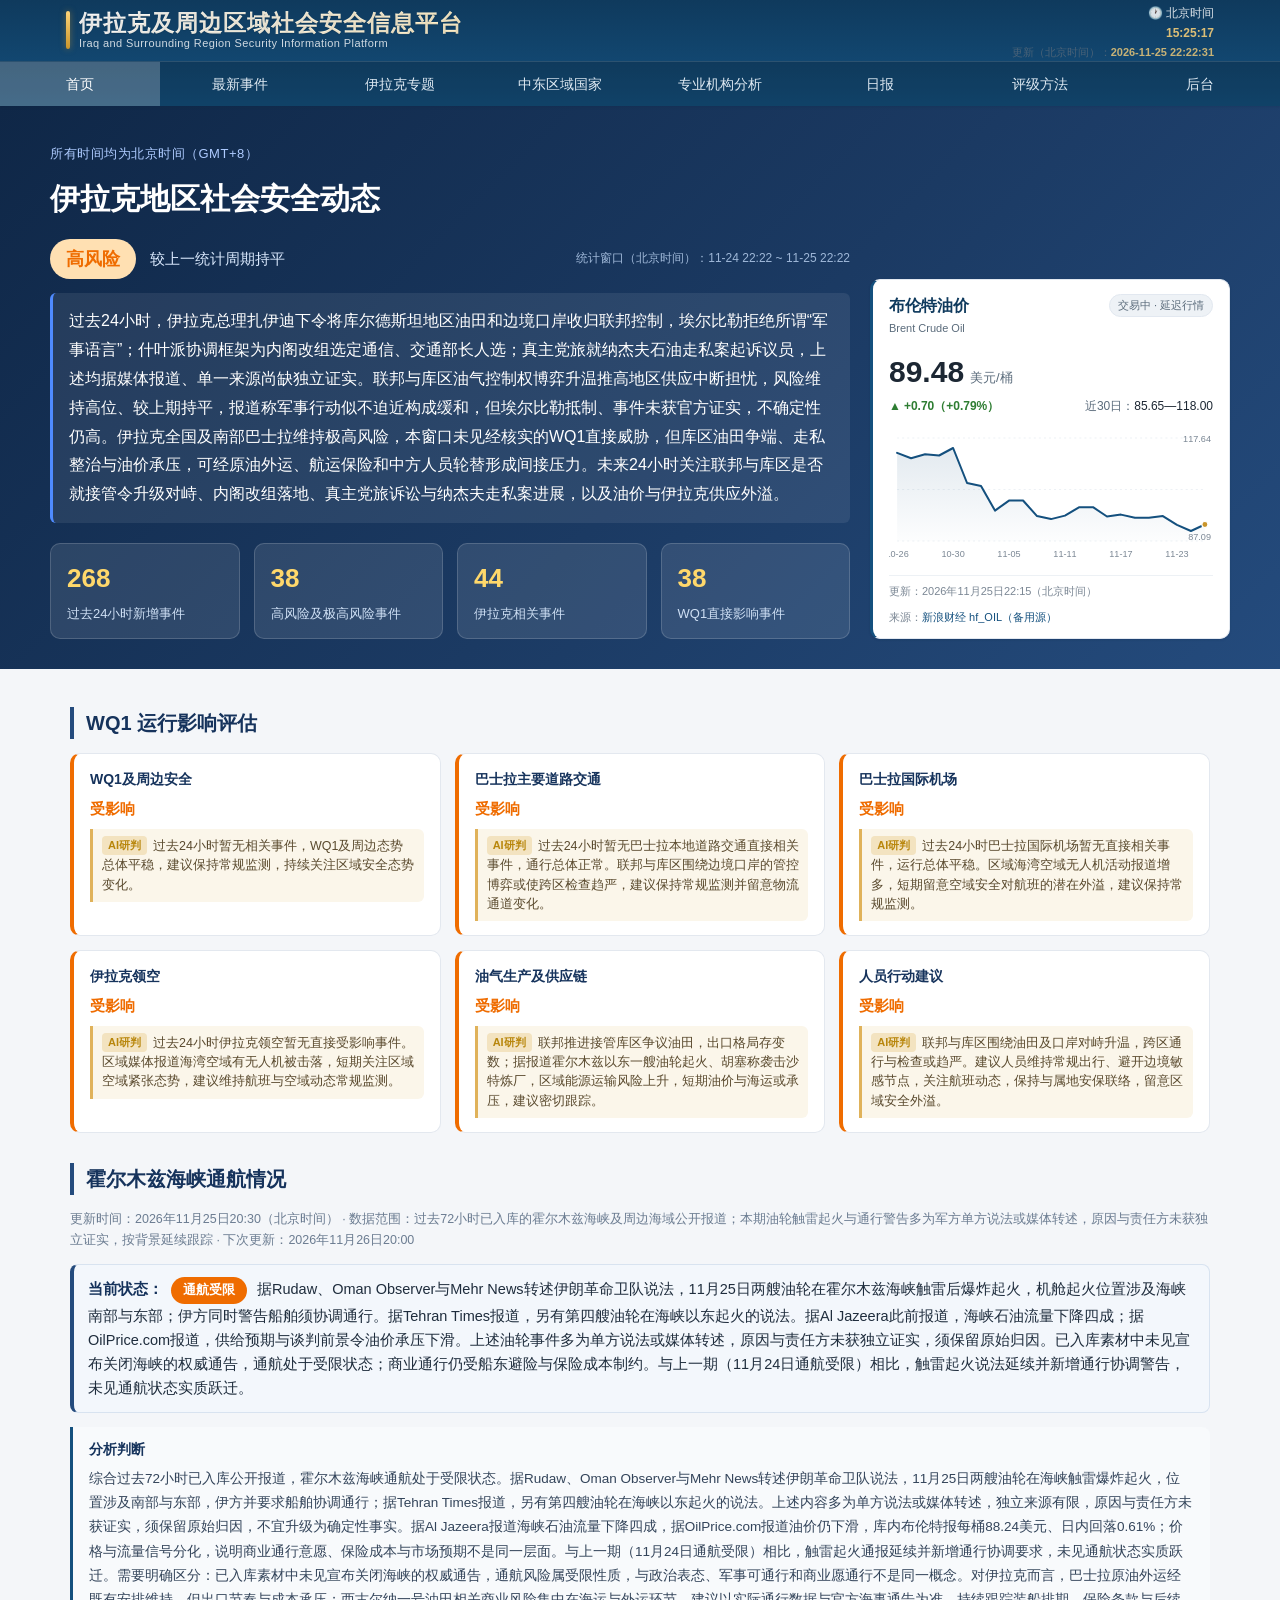
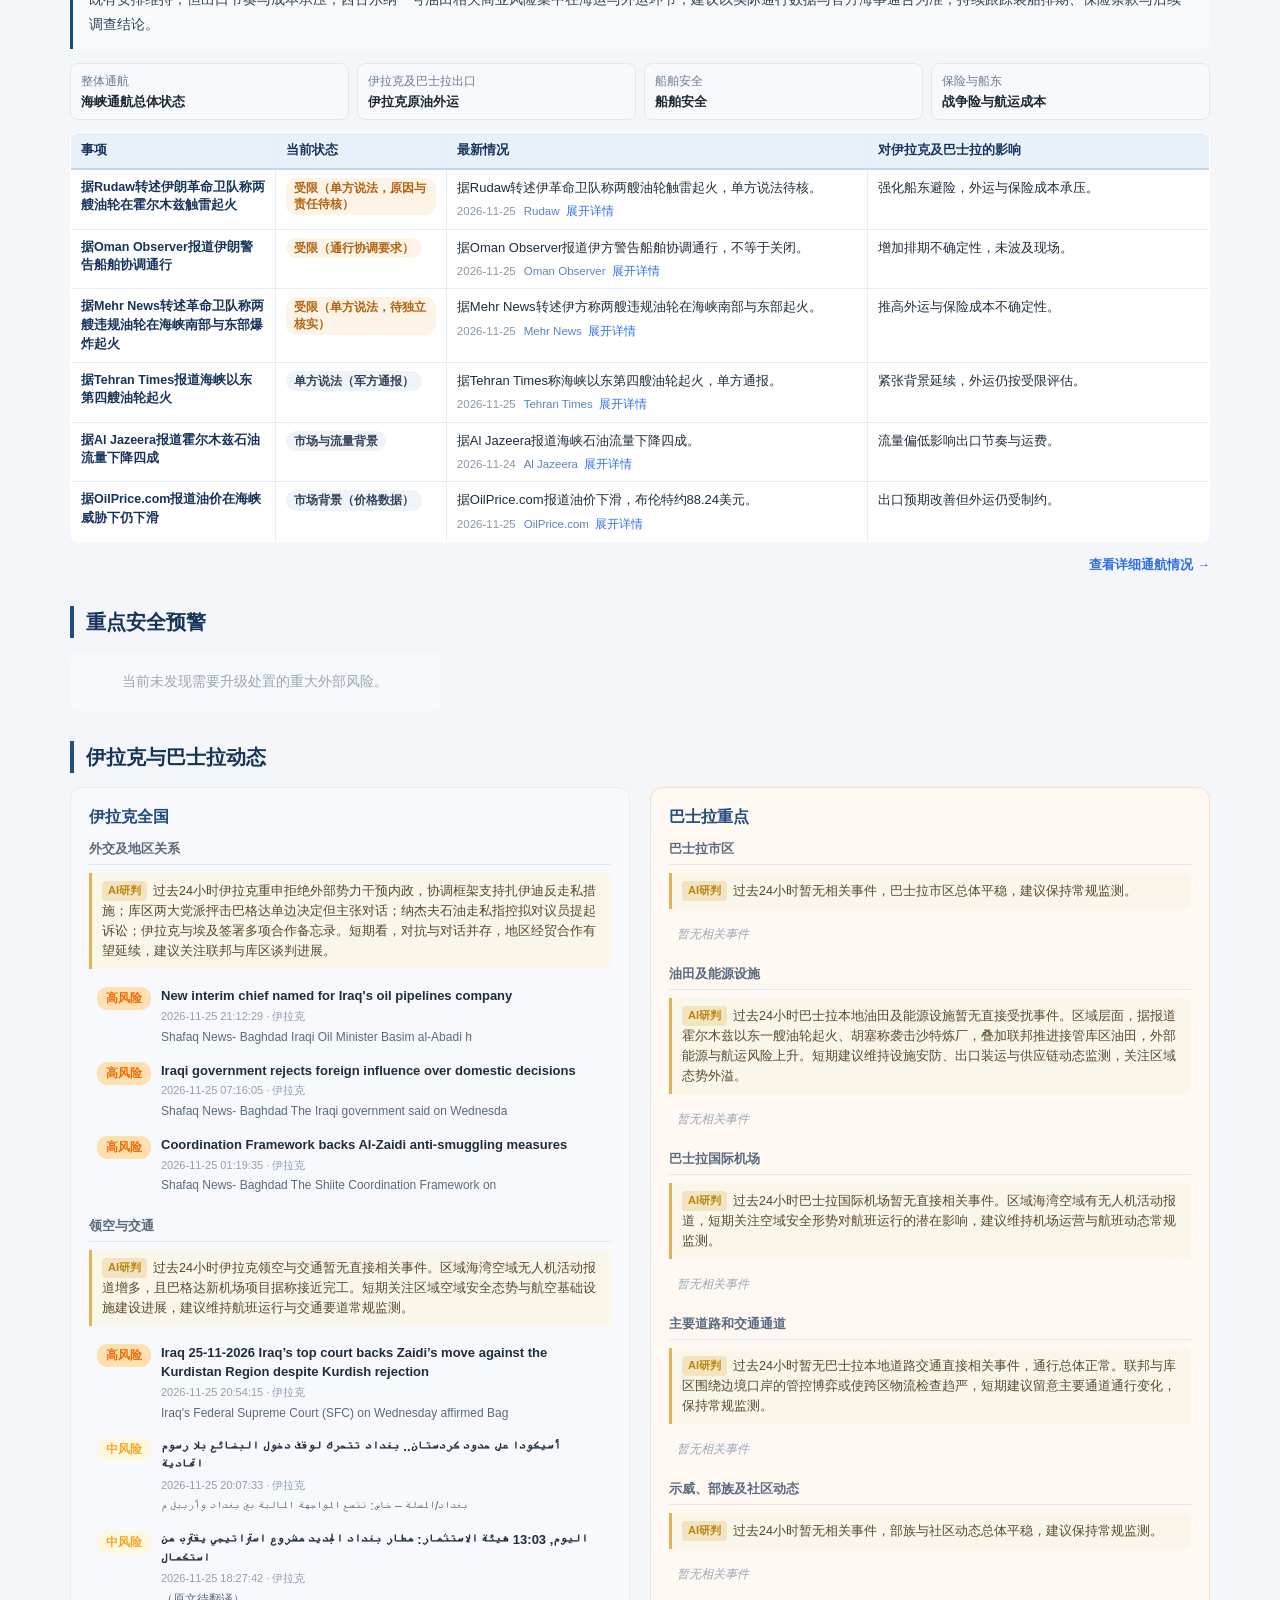
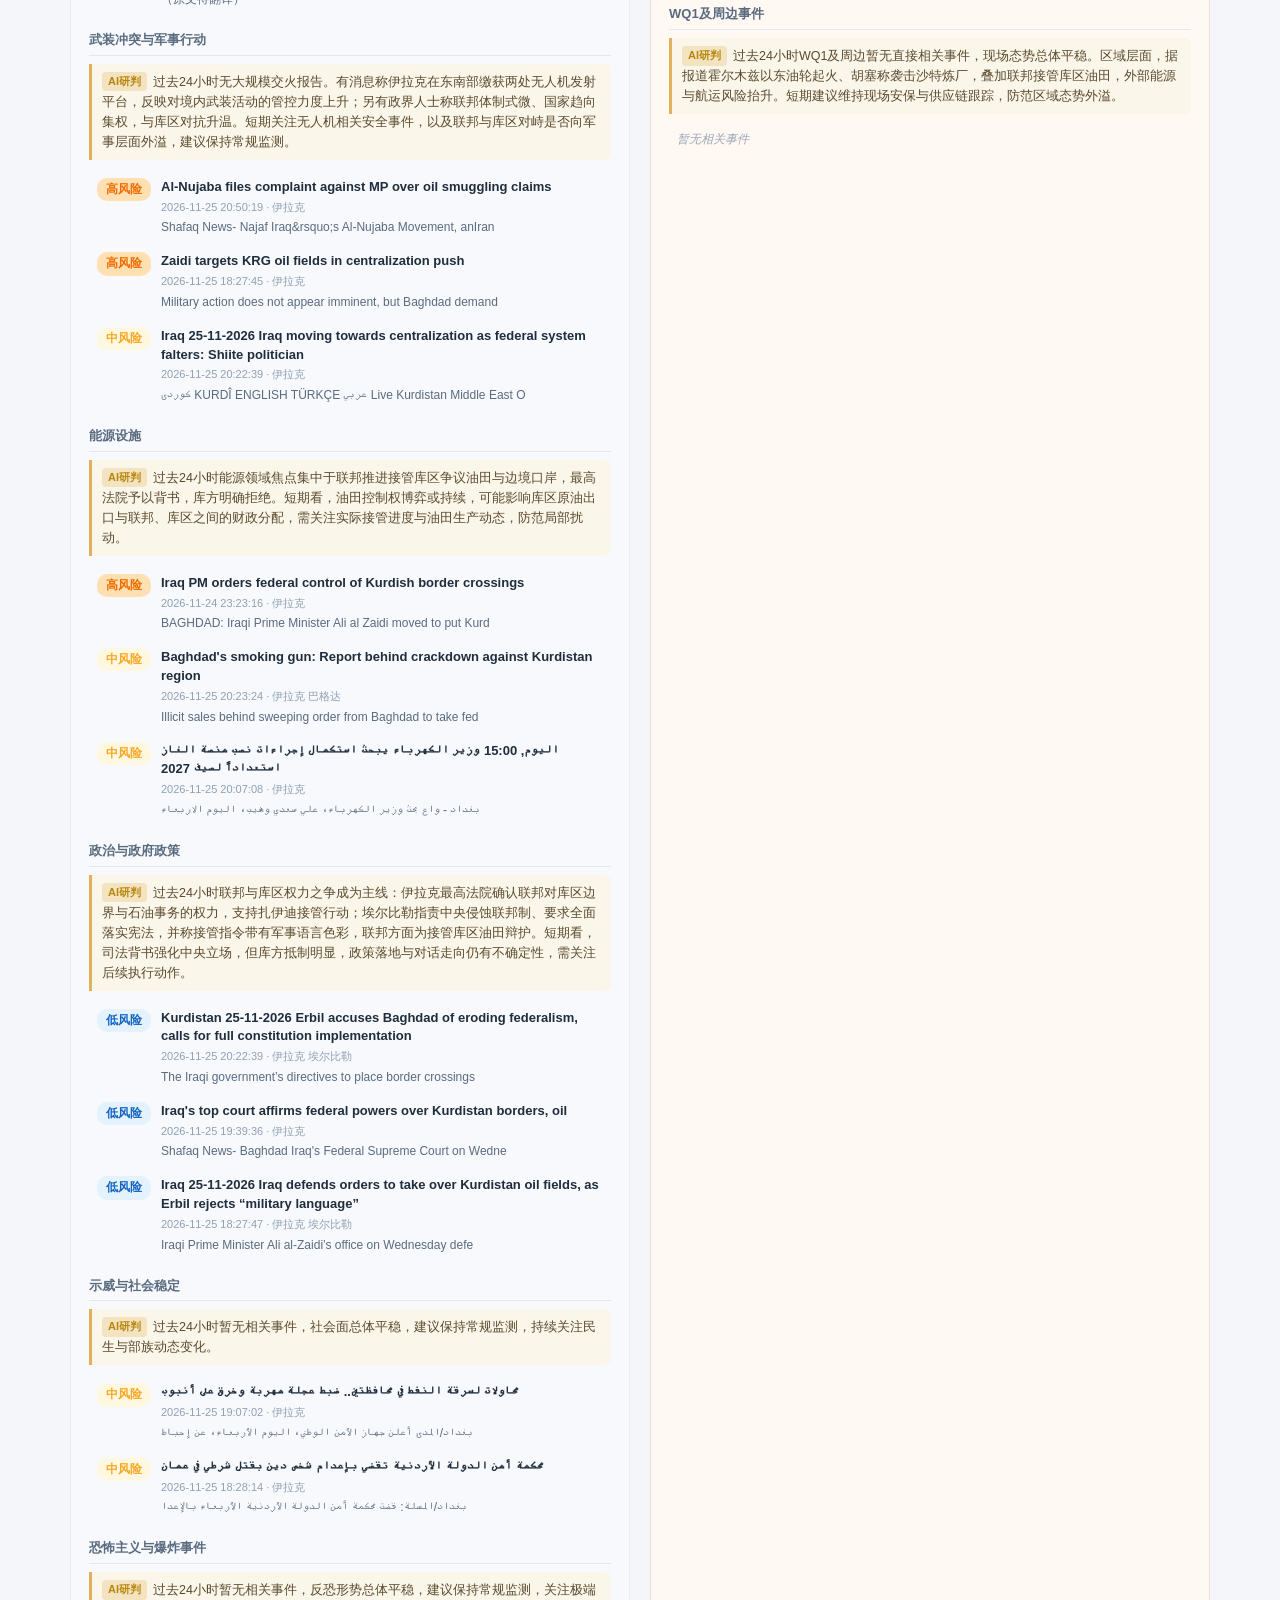
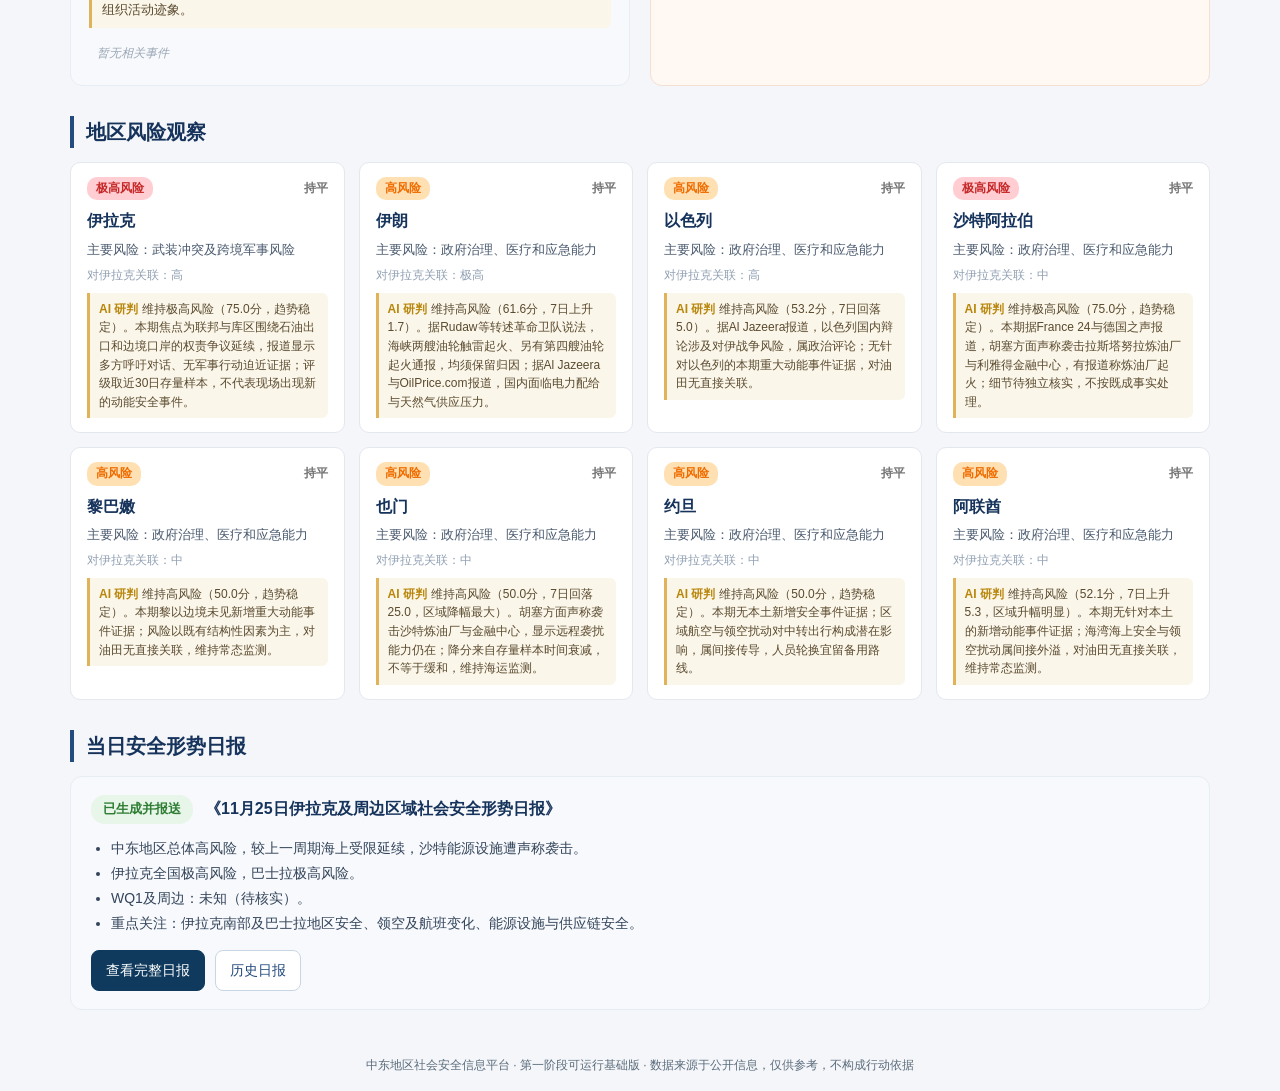
==== commit 0c8b7194: "sync 2026-11-25 17:22" ====
--- a/index.html
+++ b/index.html
@@ -2,11 +2,11 @@
 <html lang="zh-CN">
 <head>
 <meta charset="utf-8">
-<meta name="mesip-build" content="ts=2026-11-25 17:01:39;commit=local-20261125170139;count=70;schema=pro-public-v2">
+<meta name="mesip-build" content="ts=2026-11-25 17:22:37;commit=local-20261125172237;count=70;schema=pro-public-v2">
 <meta name="viewport" content="width=device-width, initial-scale=1">
 <title>中东社会安全态势与管理决策首页 · MESIP</title>
-<link rel="stylesheet" href="assets/css/style.css?v=1795615299">
-<link rel="stylesheet" href="assets/css/home.css?v=1795615299">
+<link rel="stylesheet" href="assets/css/style.css?v=1795616557">
+<link rel="stylesheet" href="assets/css/home.css?v=1795616557">
 </head>
 <body>
 <div id="topbar" class="topbar"></div>
@@ -124,9 +124,9 @@
 
 <footer class="site"></footer>
 
-<script src="assets/js/api.js?v=1795615299"></script>
-<script src="assets/js/common.js?v=1795615299"></script>
-<script src="assets/js/data.js?v=1795615299"></script>
+<script src="assets/js/api.js?v=1795616557"></script>
+<script src="assets/js/common.js?v=1795616557"></script>
+<script src="assets/js/data.js?v=1795616557"></script>
 <script>
 window.__STATIC__ = true;
 (function () {
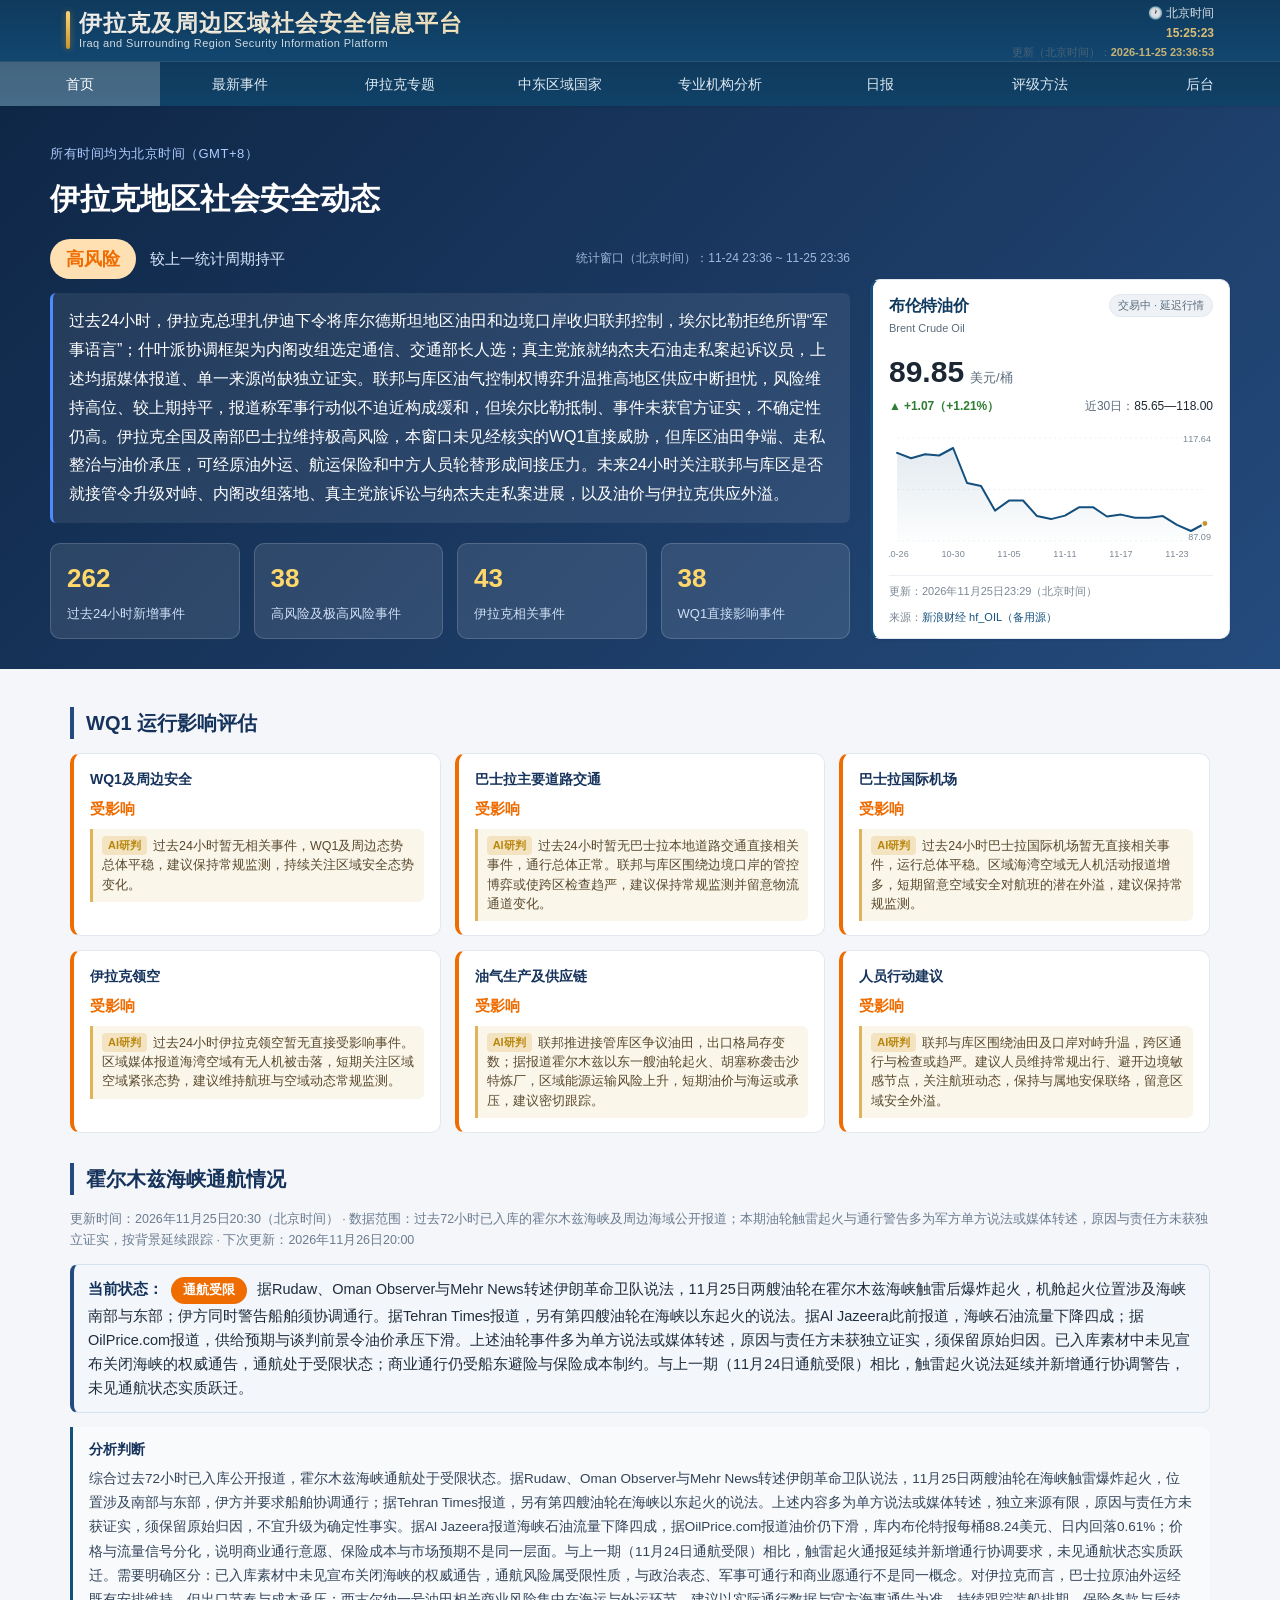
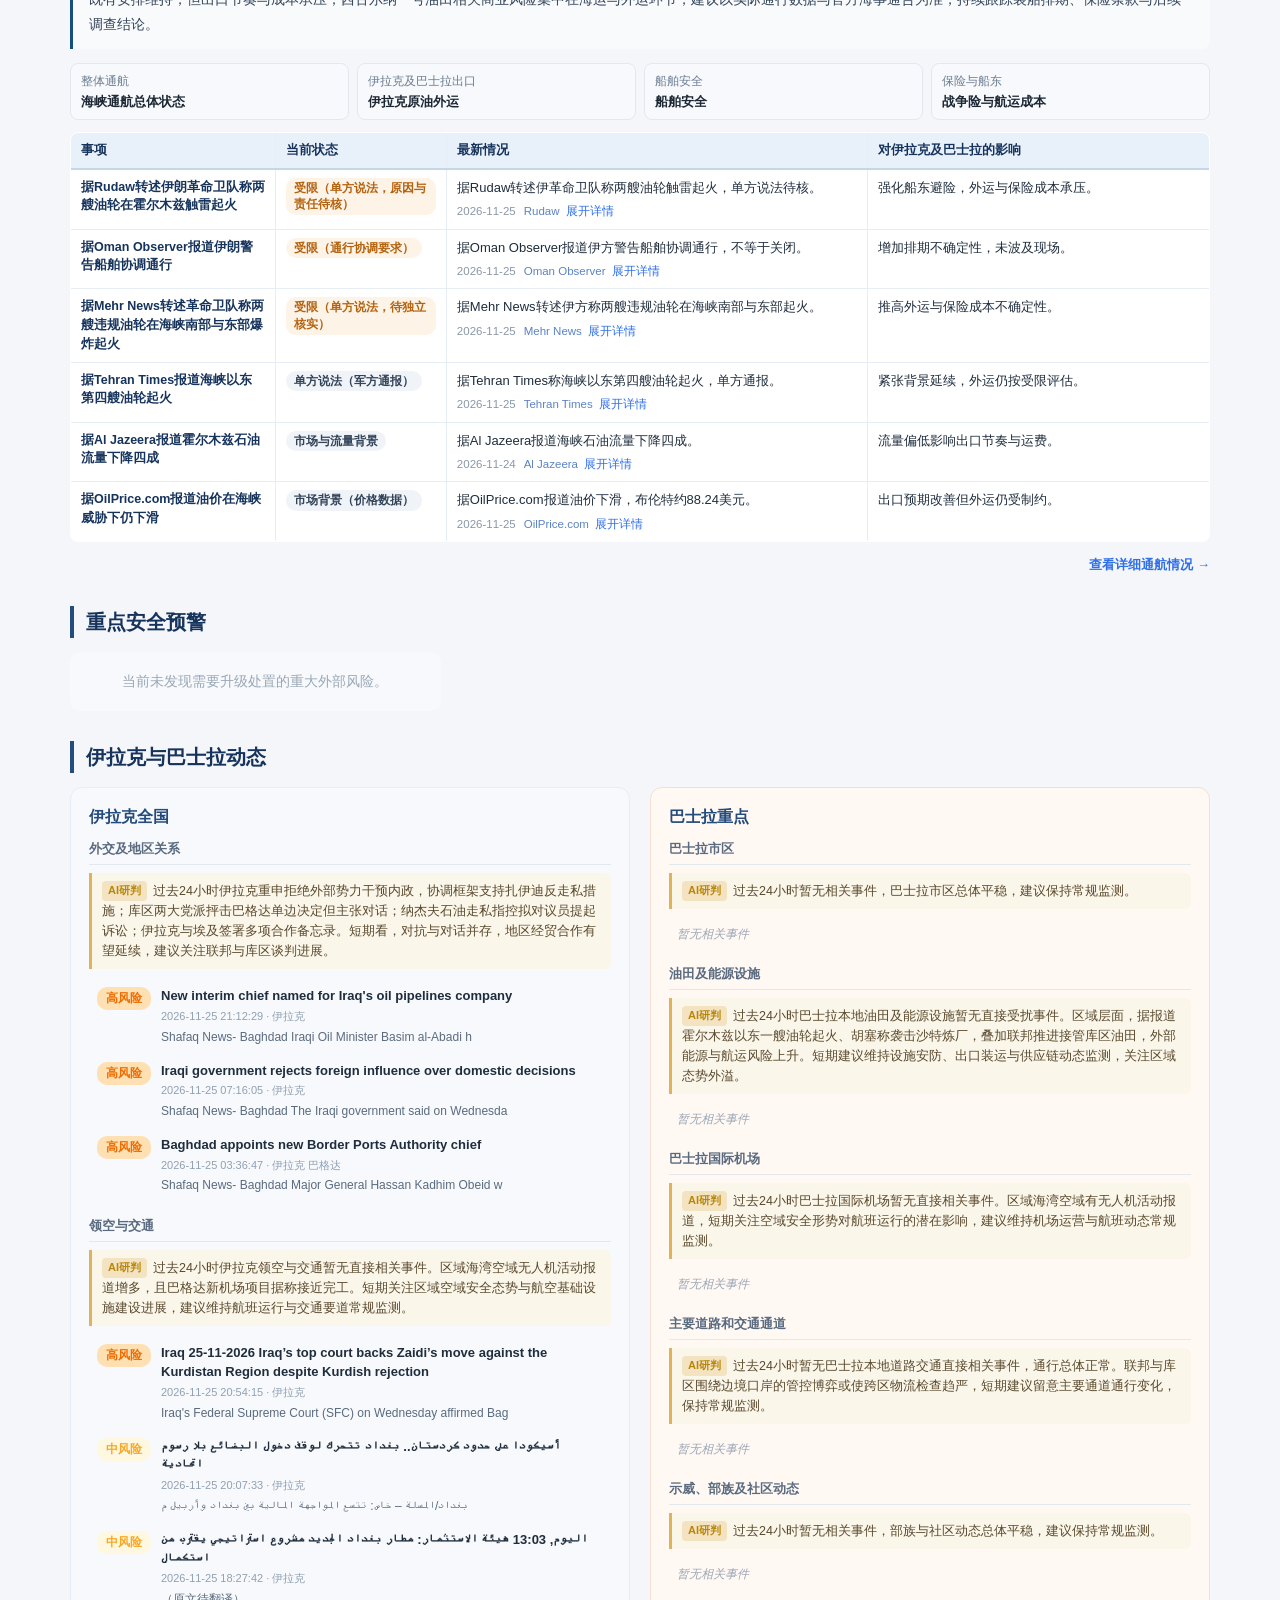
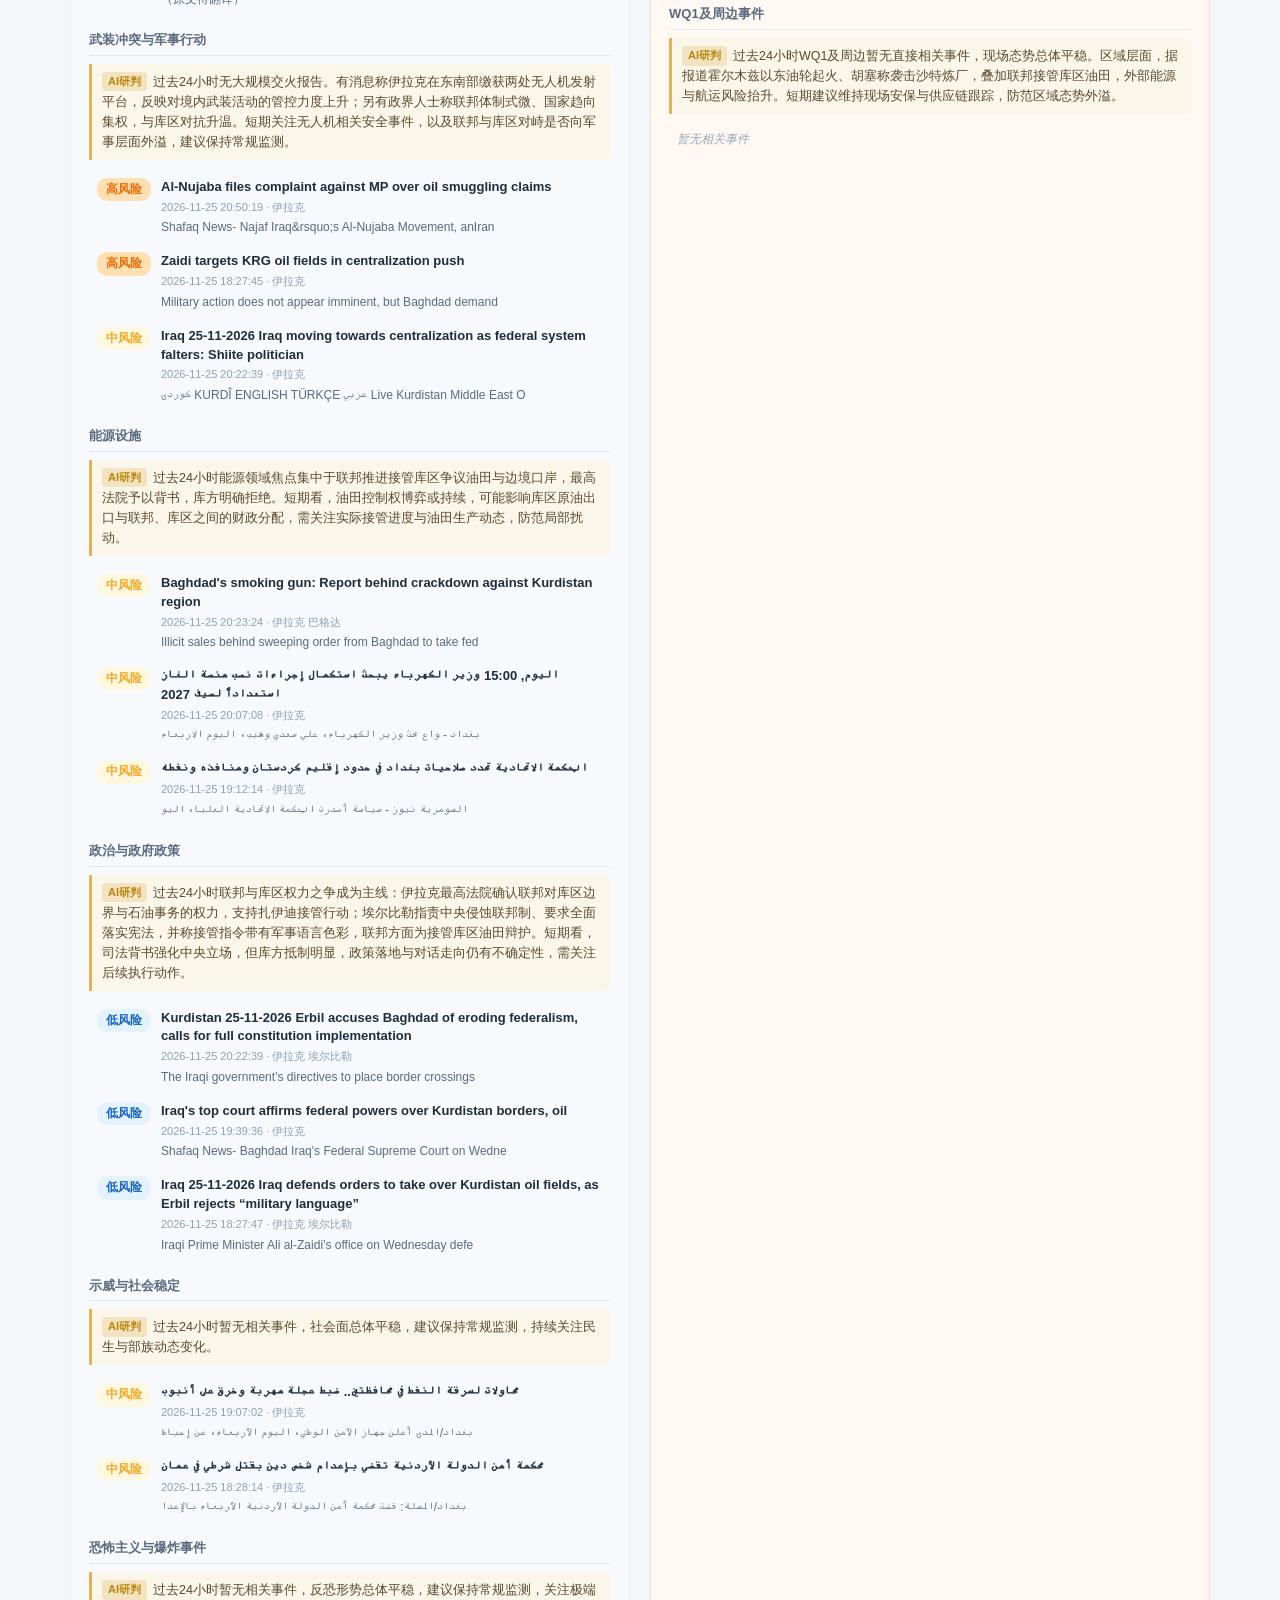
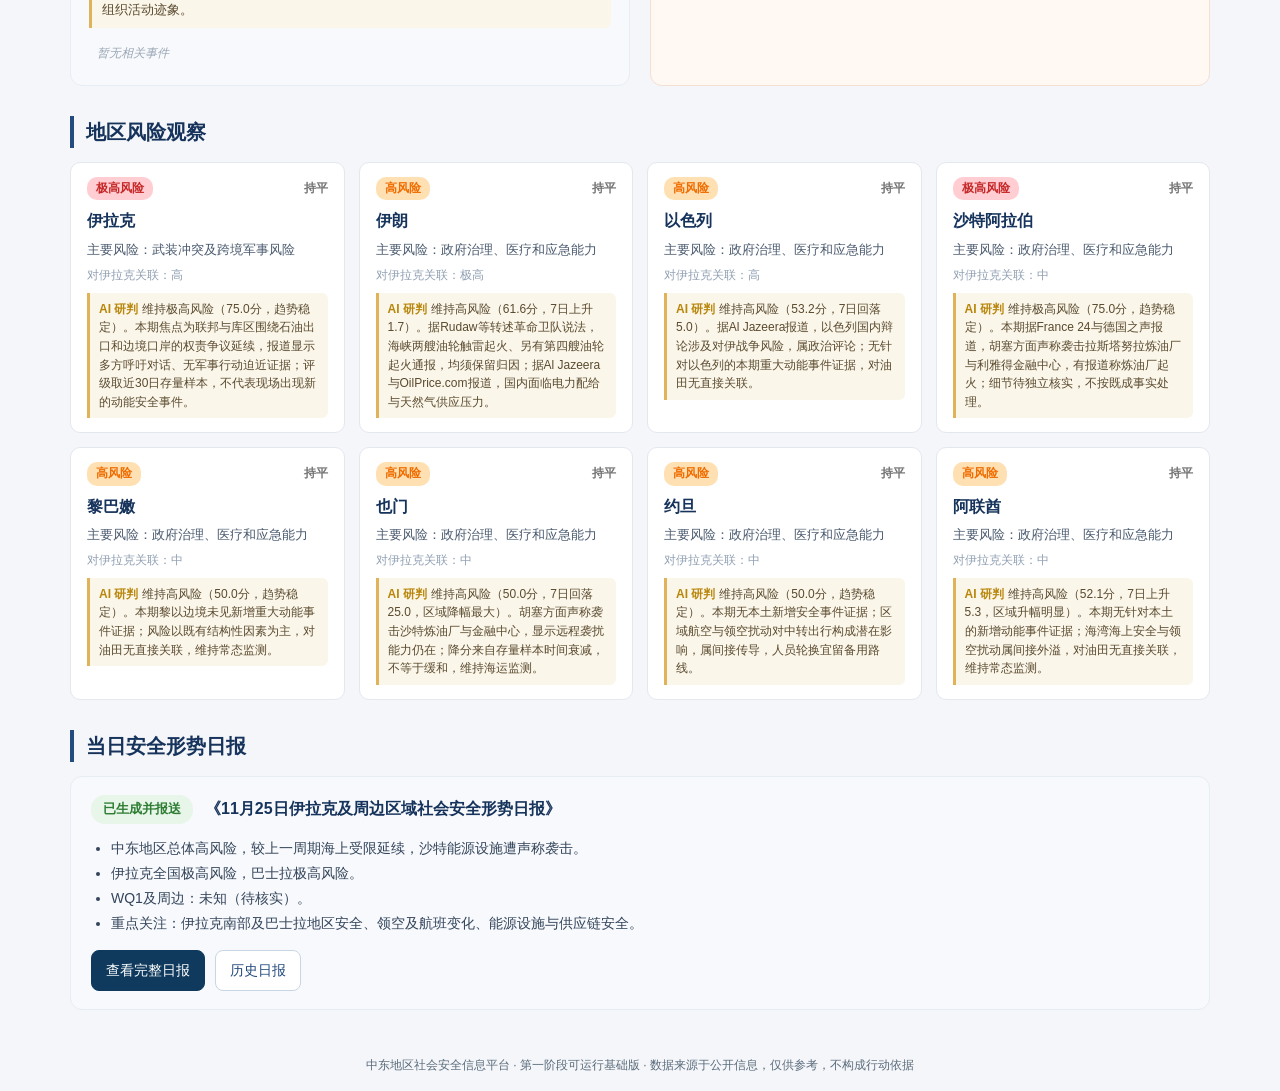
==== commit e8ad187a: "sync 2026-11-25 18:37" ====
--- a/index.html
+++ b/index.html
@@ -2,11 +2,11 @@
 <html lang="zh-CN">
 <head>
 <meta charset="utf-8">
-<meta name="mesip-build" content="ts=2026-11-25 17:22:37;commit=local-20261125172237;count=70;schema=pro-public-v2">
+<meta name="mesip-build" content="ts=2026-11-25 18:36:58;commit=local-20261125183658;count=70;schema=pro-public-v2">
 <meta name="viewport" content="width=device-width, initial-scale=1">
 <title>中东社会安全态势与管理决策首页 · MESIP</title>
-<link rel="stylesheet" href="assets/css/style.css?v=1795616557">
-<link rel="stylesheet" href="assets/css/home.css?v=1795616557">
+<link rel="stylesheet" href="assets/css/style.css?v=1795621018">
+<link rel="stylesheet" href="assets/css/home.css?v=1795621018">
 </head>
 <body>
 <div id="topbar" class="topbar"></div>
@@ -124,9 +124,9 @@
 
 <footer class="site"></footer>
 
-<script src="assets/js/api.js?v=1795616557"></script>
-<script src="assets/js/common.js?v=1795616557"></script>
-<script src="assets/js/data.js?v=1795616557"></script>
+<script src="assets/js/api.js?v=1795621018"></script>
+<script src="assets/js/common.js?v=1795621018"></script>
+<script src="assets/js/data.js?v=1795621018"></script>
 <script>
 window.__STATIC__ = true;
 (function () {
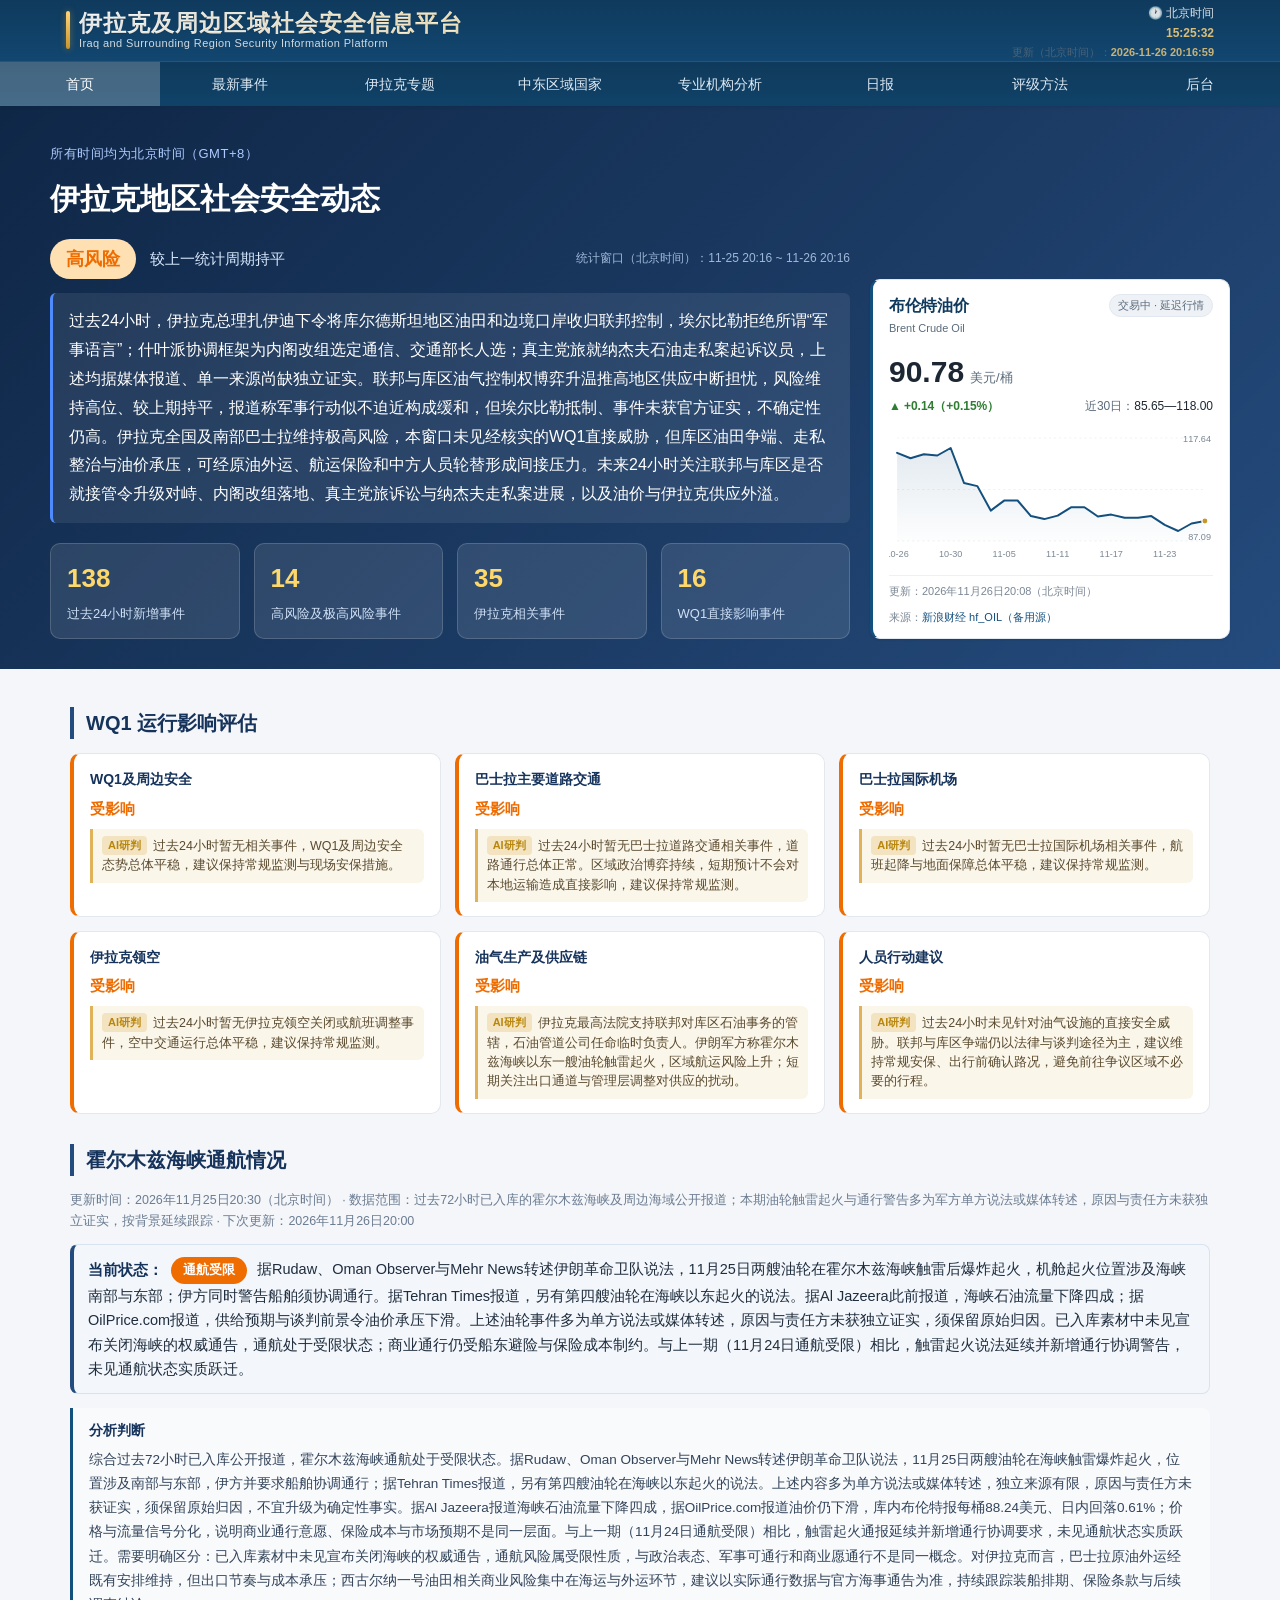
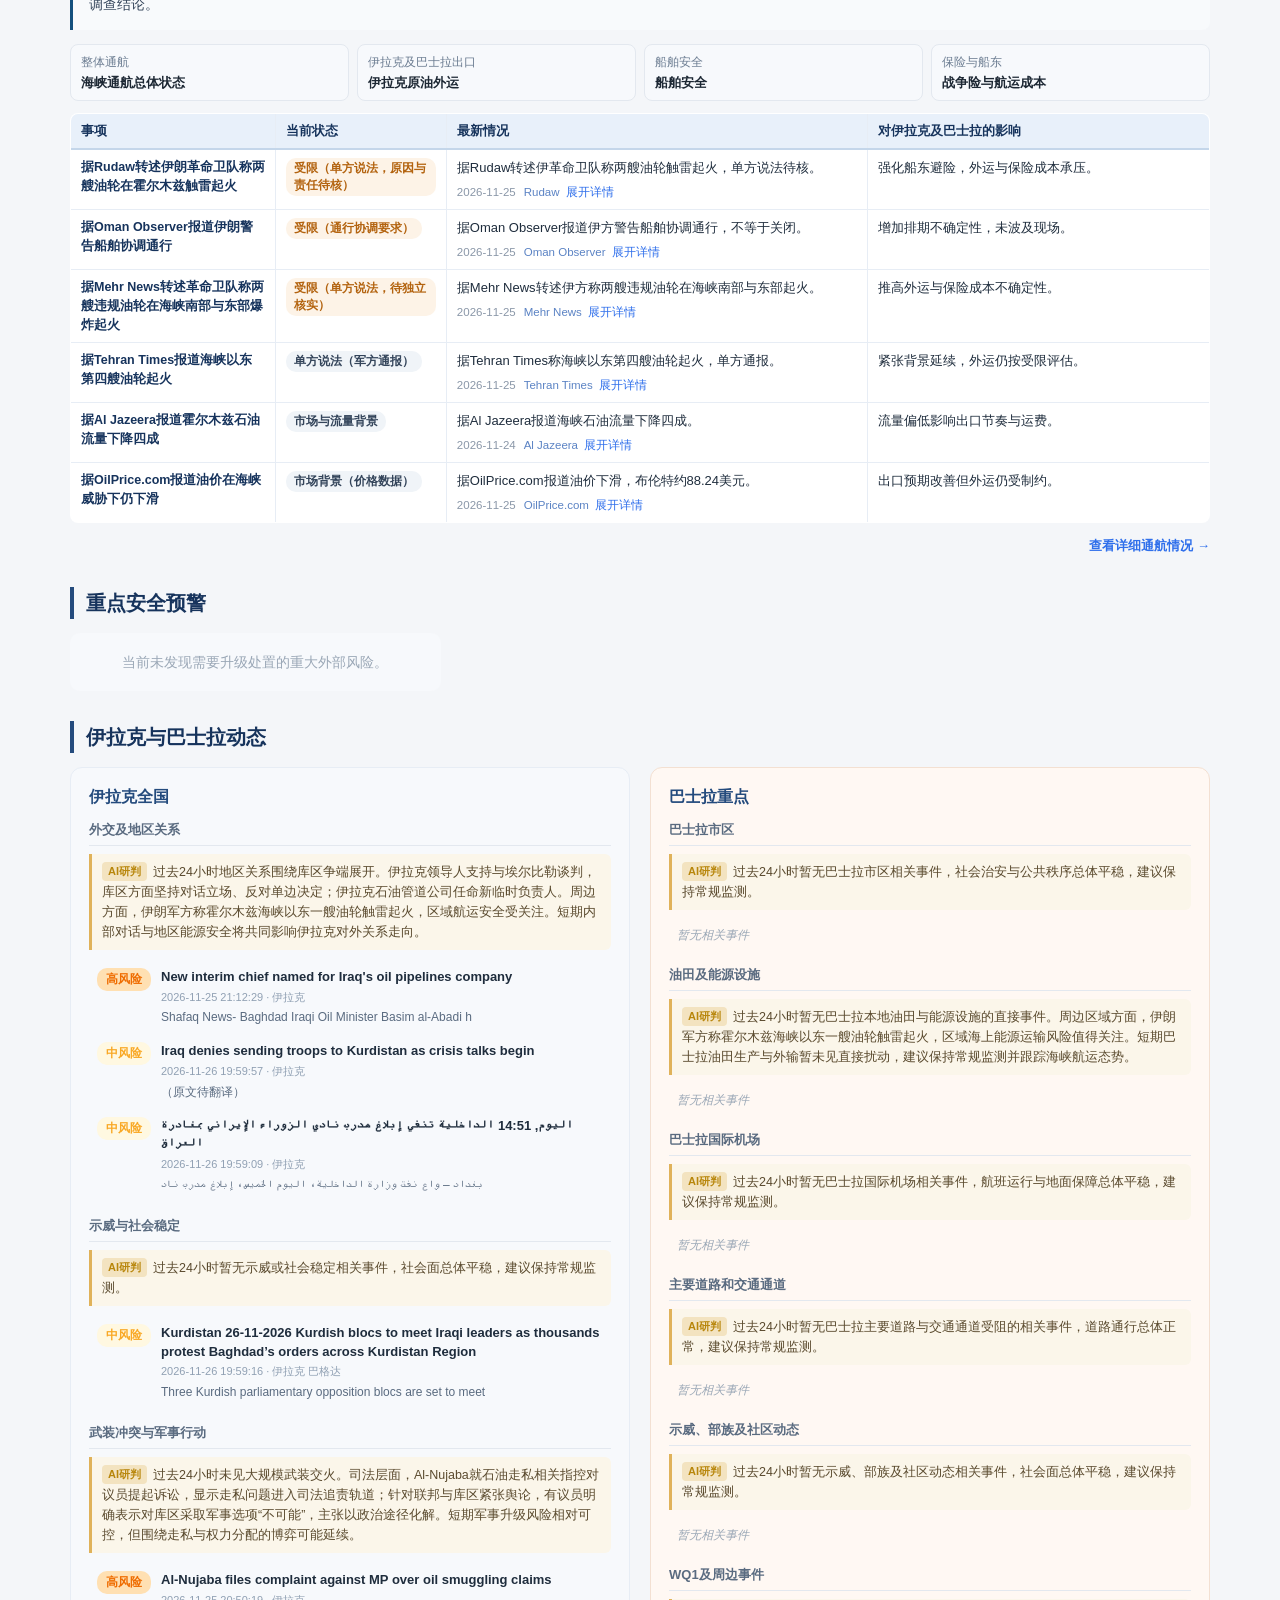
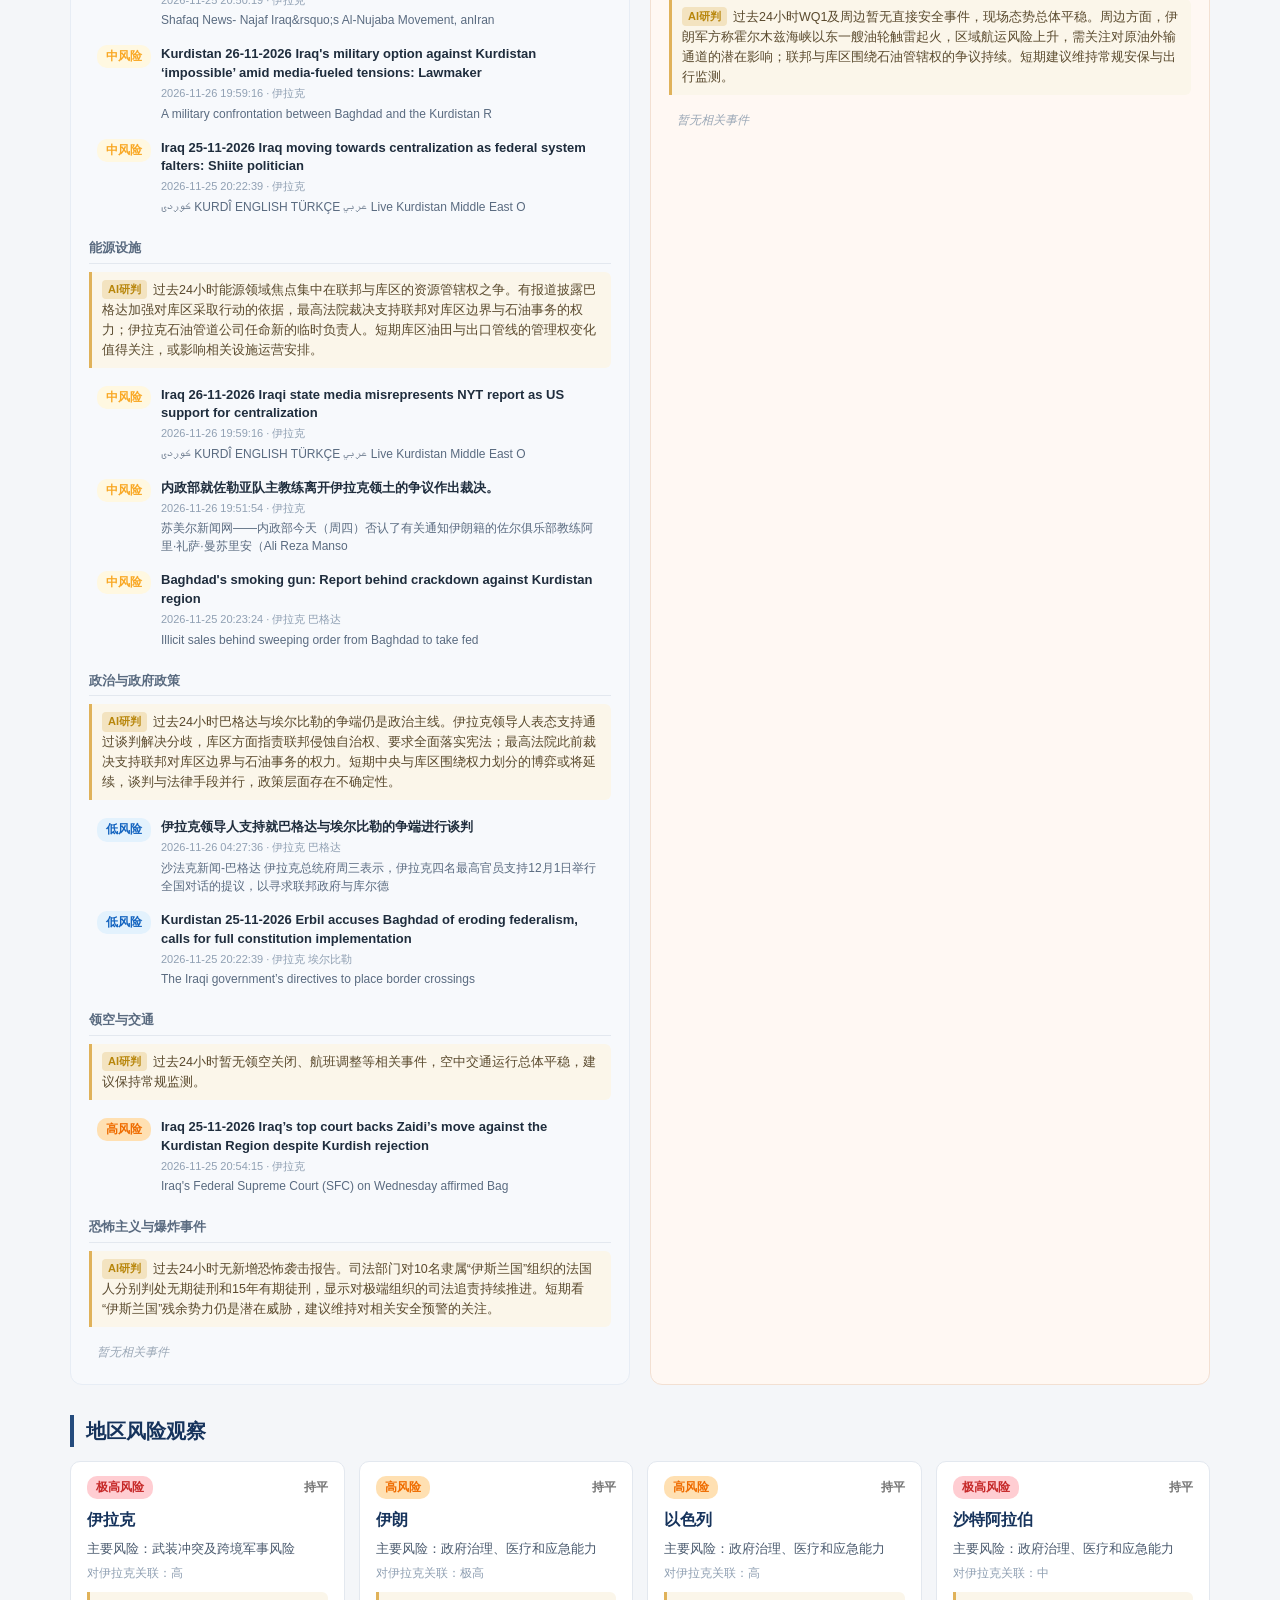
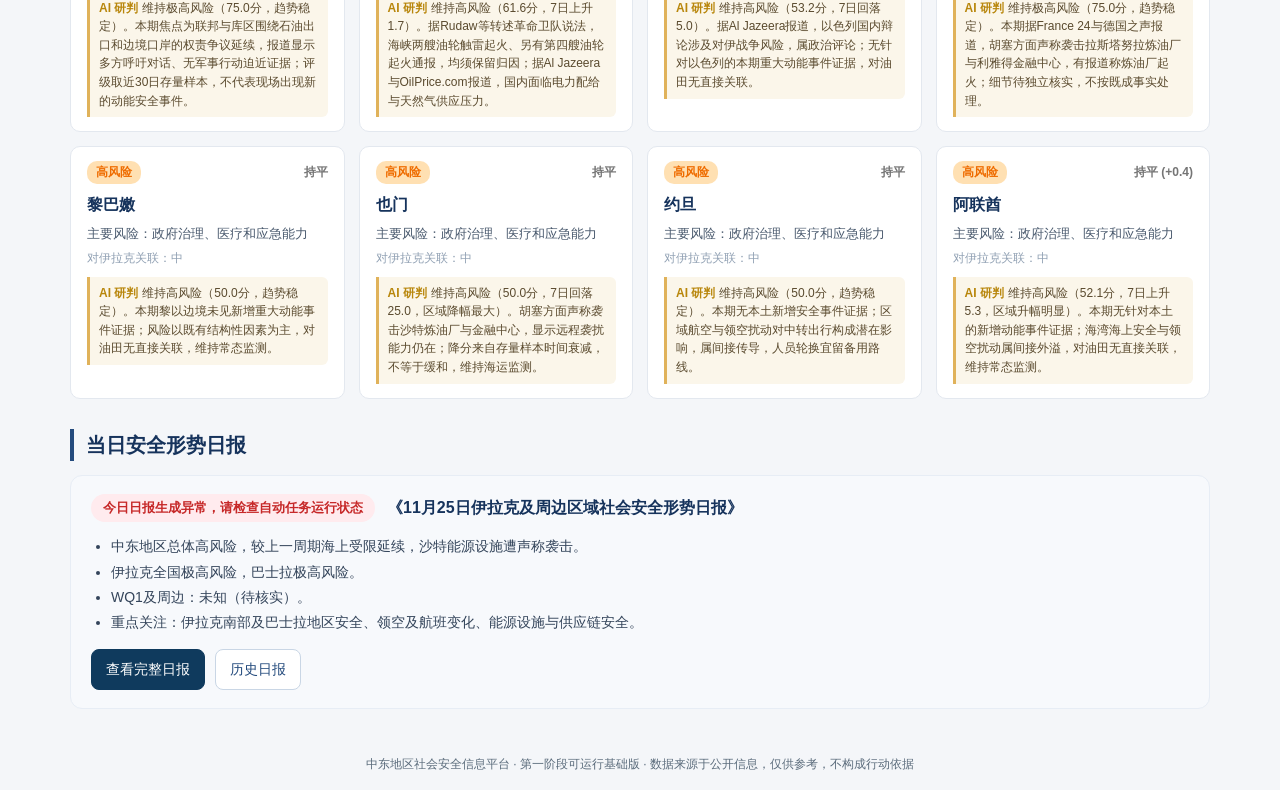
==== commit 5edb99a4: "sync 2026-11-26 15:17" ====
--- a/index.html
+++ b/index.html
@@ -2,11 +2,11 @@
 <html lang="zh-CN">
 <head>
 <meta charset="utf-8">
-<meta name="mesip-build" content="ts=2026-11-25 18:36:58;commit=local-20261125183658;count=70;schema=pro-public-v2">
+<meta name="mesip-build" content="ts=2026-11-26 15:17:03;commit=local-20261126151703;count=70;schema=pro-public-v2">
 <meta name="viewport" content="width=device-width, initial-scale=1">
 <title>中东社会安全态势与管理决策首页 · MESIP</title>
-<link rel="stylesheet" href="assets/css/style.css?v=1795621018">
-<link rel="stylesheet" href="assets/css/home.css?v=1795621018">
+<link rel="stylesheet" href="assets/css/style.css?v=1795695423">
+<link rel="stylesheet" href="assets/css/home.css?v=1795695423">
 </head>
 <body>
 <div id="topbar" class="topbar"></div>
@@ -124,9 +124,9 @@
 
 <footer class="site"></footer>
 
-<script src="assets/js/api.js?v=1795621018"></script>
-<script src="assets/js/common.js?v=1795621018"></script>
-<script src="assets/js/data.js?v=1795621018"></script>
+<script src="assets/js/api.js?v=1795695423"></script>
+<script src="assets/js/common.js?v=1795695423"></script>
+<script src="assets/js/data.js?v=1795695423"></script>
 <script>
 window.__STATIC__ = true;
 (function () {
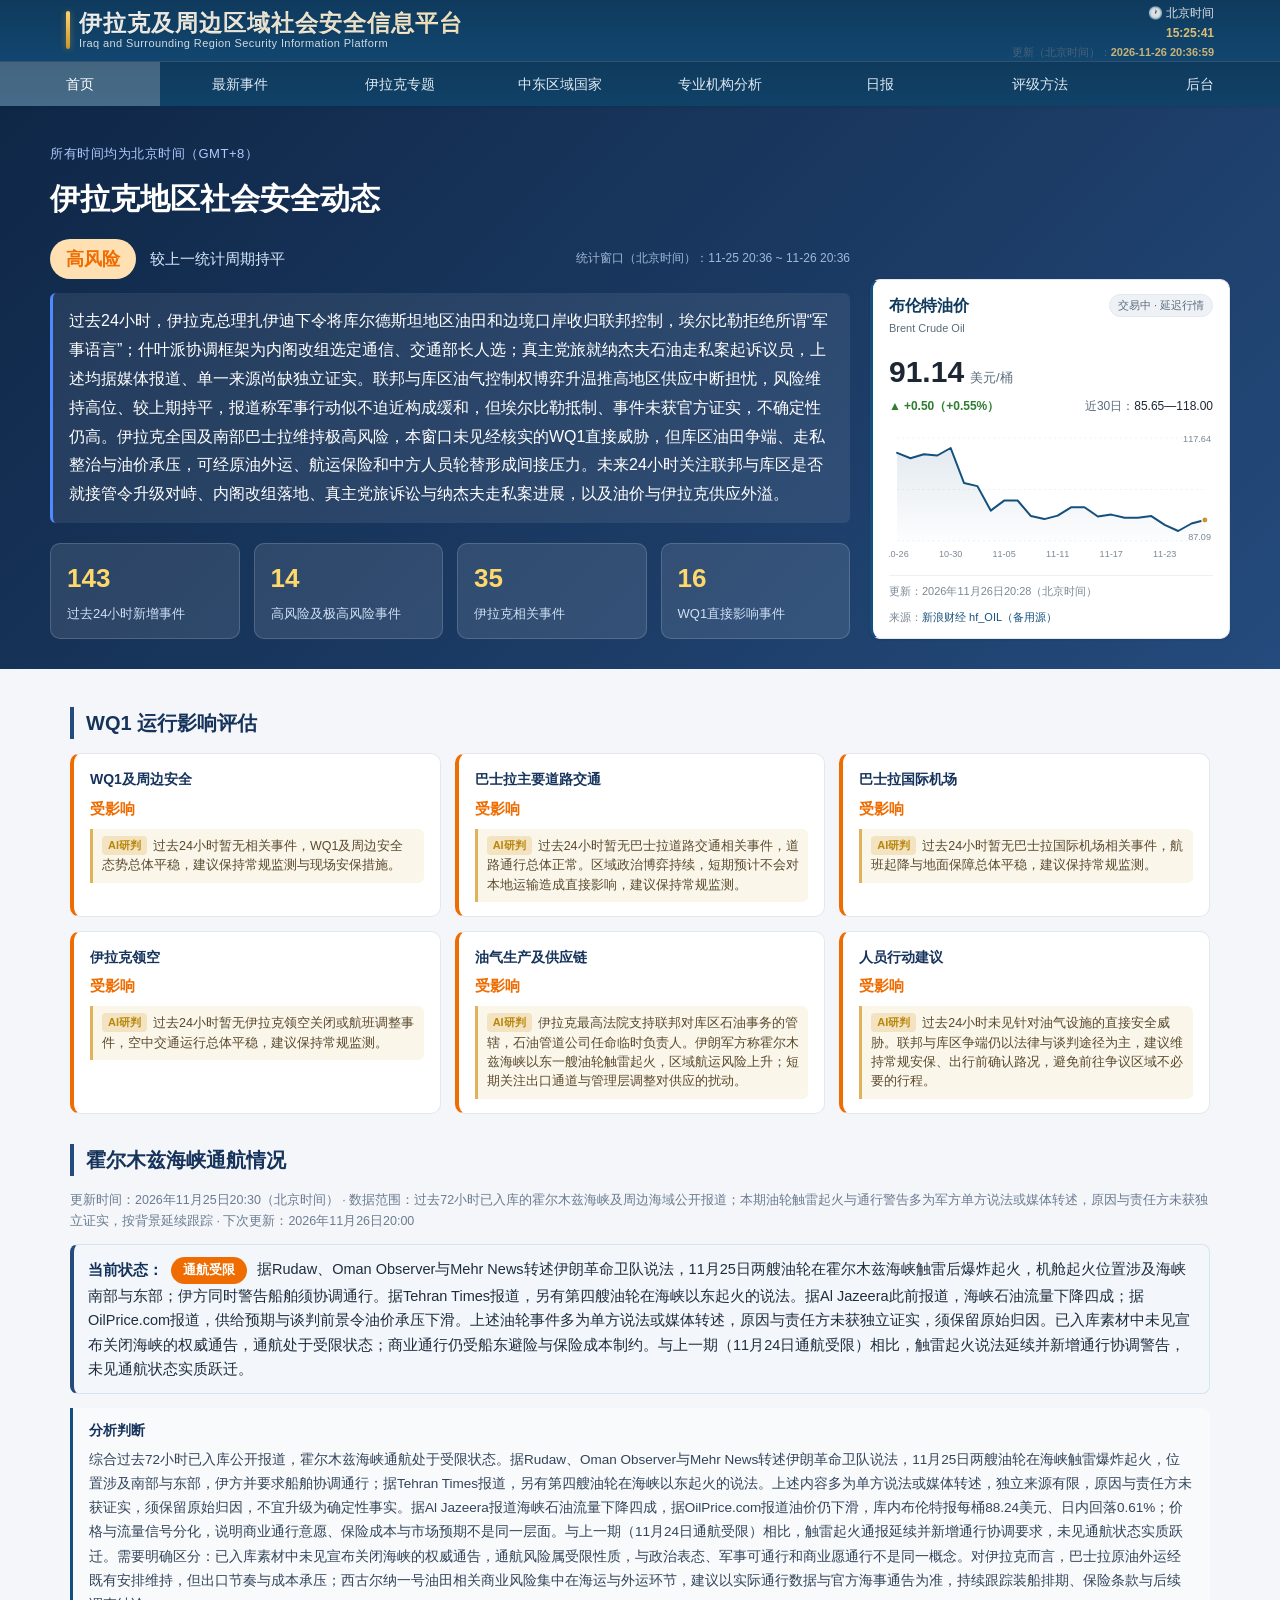
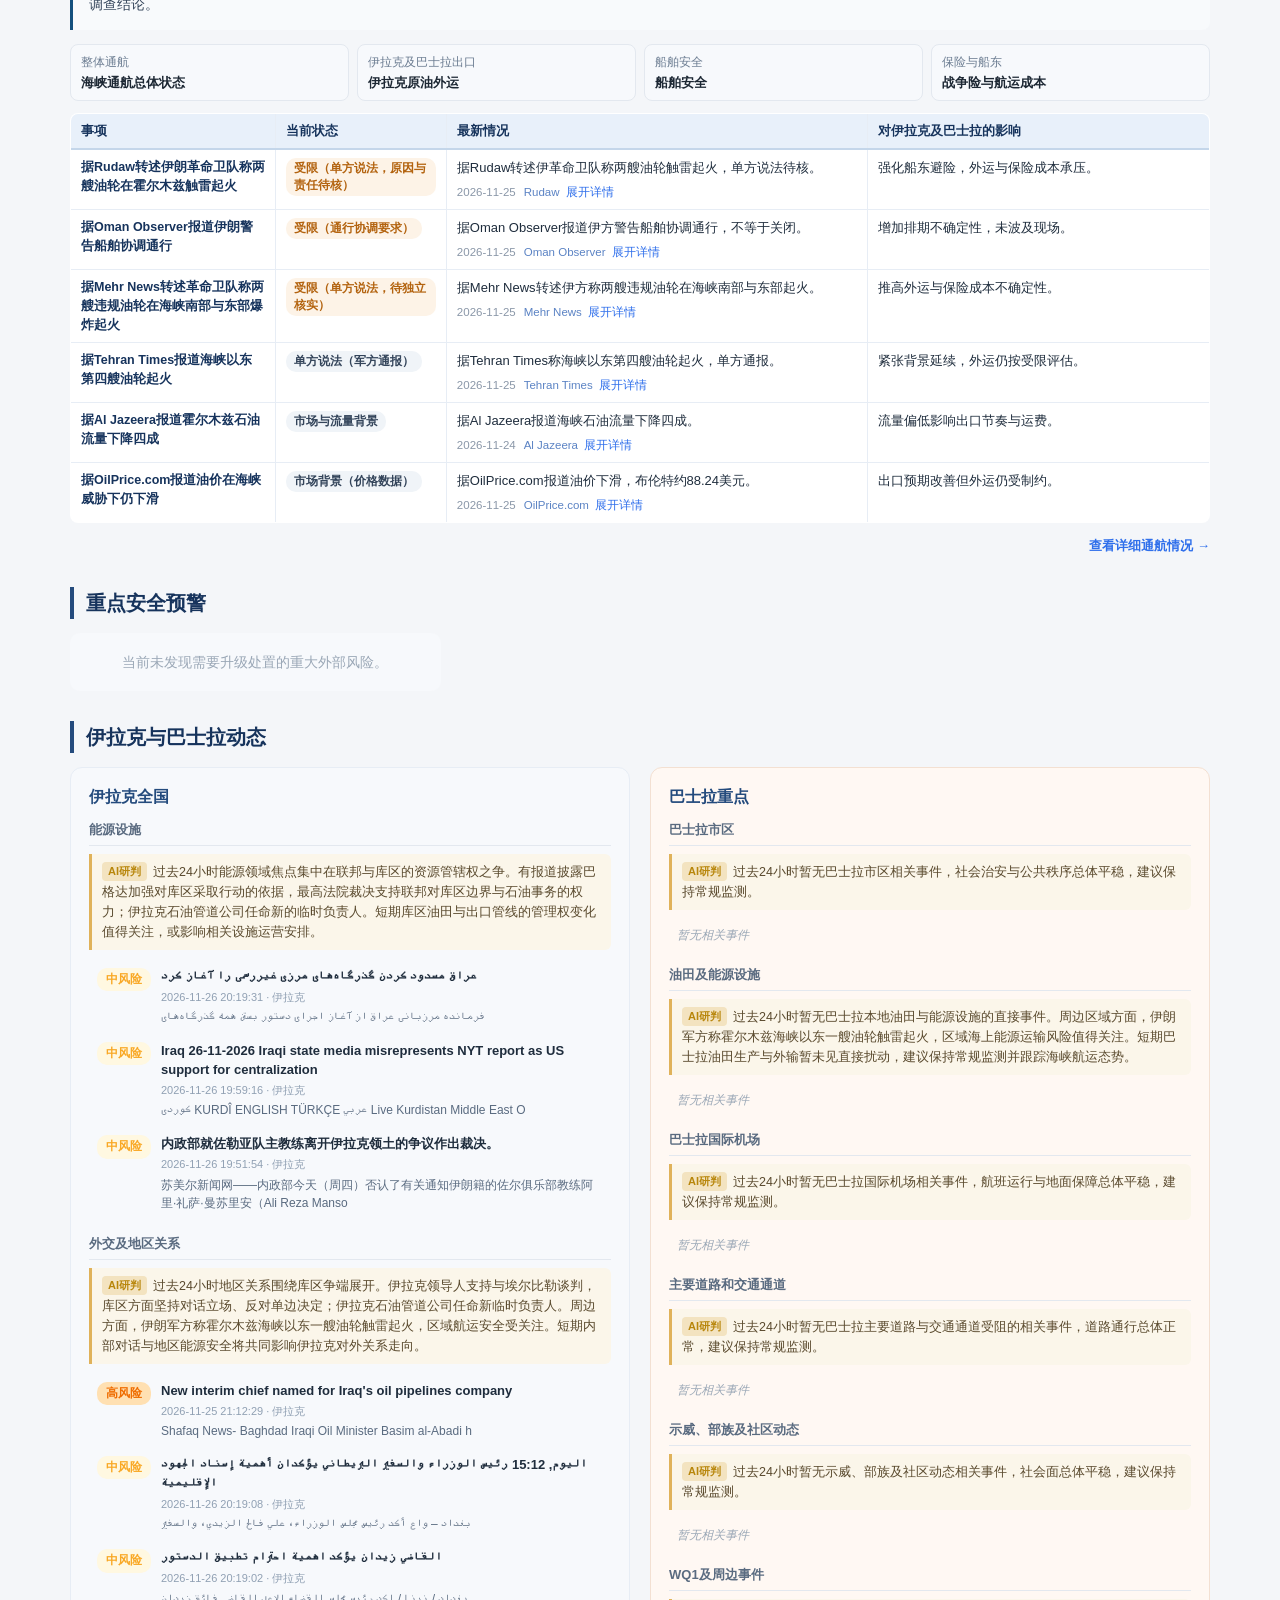
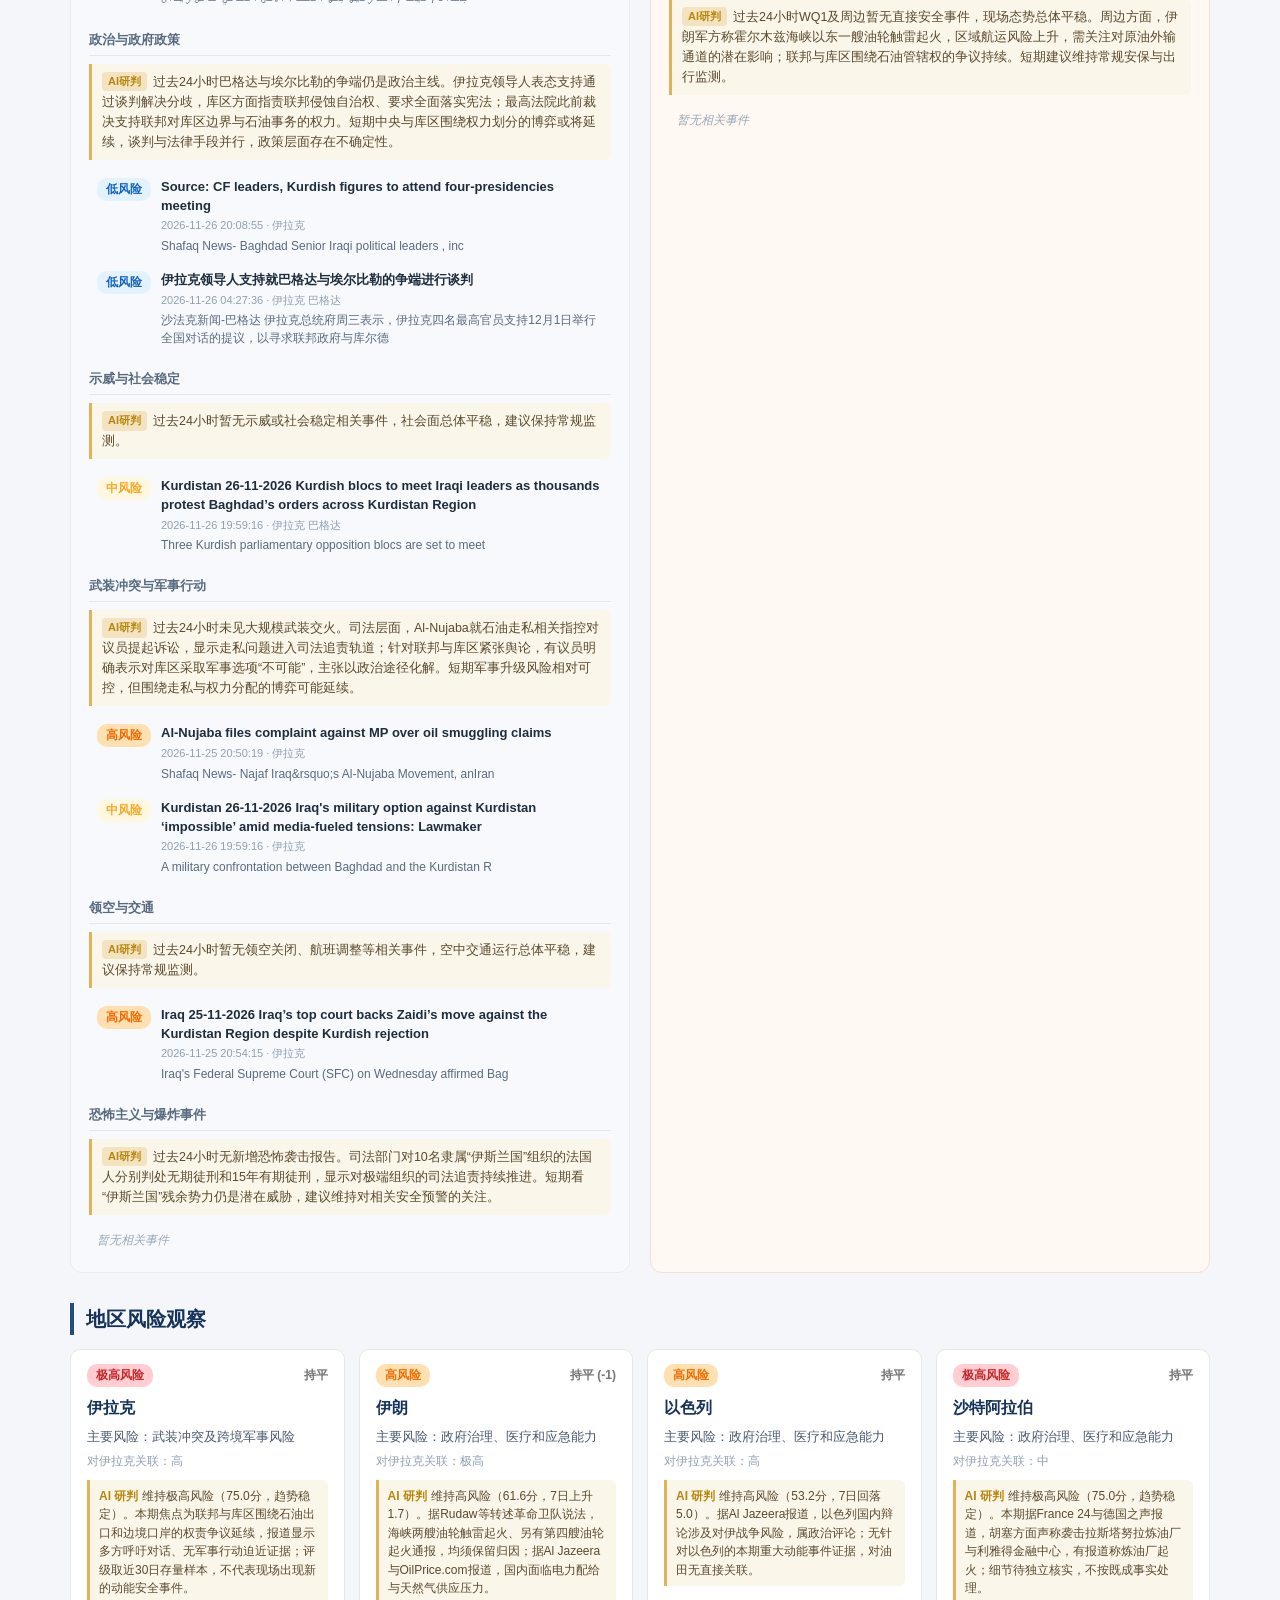
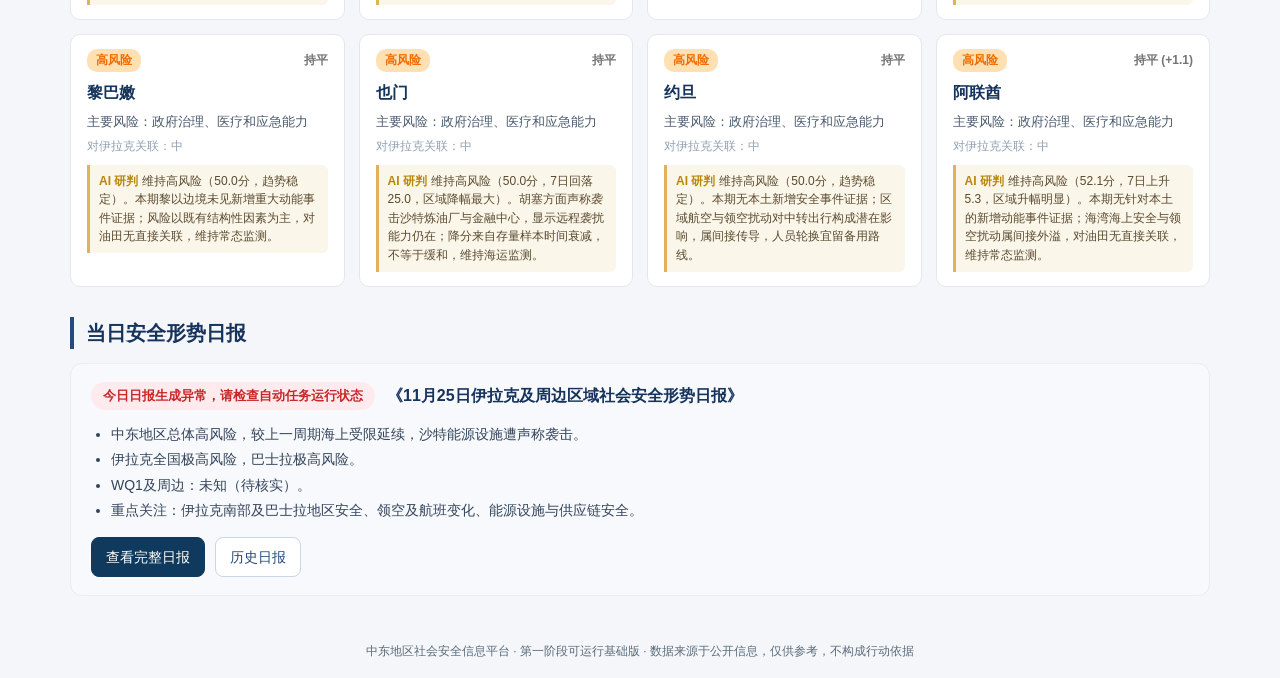
==== commit d043a23f: "sync 2026-11-26 15:37" ====
--- a/index.html
+++ b/index.html
@@ -2,11 +2,11 @@
 <html lang="zh-CN">
 <head>
 <meta charset="utf-8">
-<meta name="mesip-build" content="ts=2026-11-26 15:17:03;commit=local-20261126151703;count=70;schema=pro-public-v2">
+<meta name="mesip-build" content="ts=2026-11-26 15:37:01;commit=local-20261126153701;count=70;schema=pro-public-v2">
 <meta name="viewport" content="width=device-width, initial-scale=1">
 <title>中东社会安全态势与管理决策首页 · MESIP</title>
-<link rel="stylesheet" href="assets/css/style.css?v=1795695423">
-<link rel="stylesheet" href="assets/css/home.css?v=1795695423">
+<link rel="stylesheet" href="assets/css/style.css?v=1795696621">
+<link rel="stylesheet" href="assets/css/home.css?v=1795696621">
 </head>
 <body>
 <div id="topbar" class="topbar"></div>
@@ -124,9 +124,9 @@
 
 <footer class="site"></footer>
 
-<script src="assets/js/api.js?v=1795695423"></script>
-<script src="assets/js/common.js?v=1795695423"></script>
-<script src="assets/js/data.js?v=1795695423"></script>
+<script src="assets/js/api.js?v=1795696621"></script>
+<script src="assets/js/common.js?v=1795696621"></script>
+<script src="assets/js/data.js?v=1795696621"></script>
 <script>
 window.__STATIC__ = true;
 (function () {
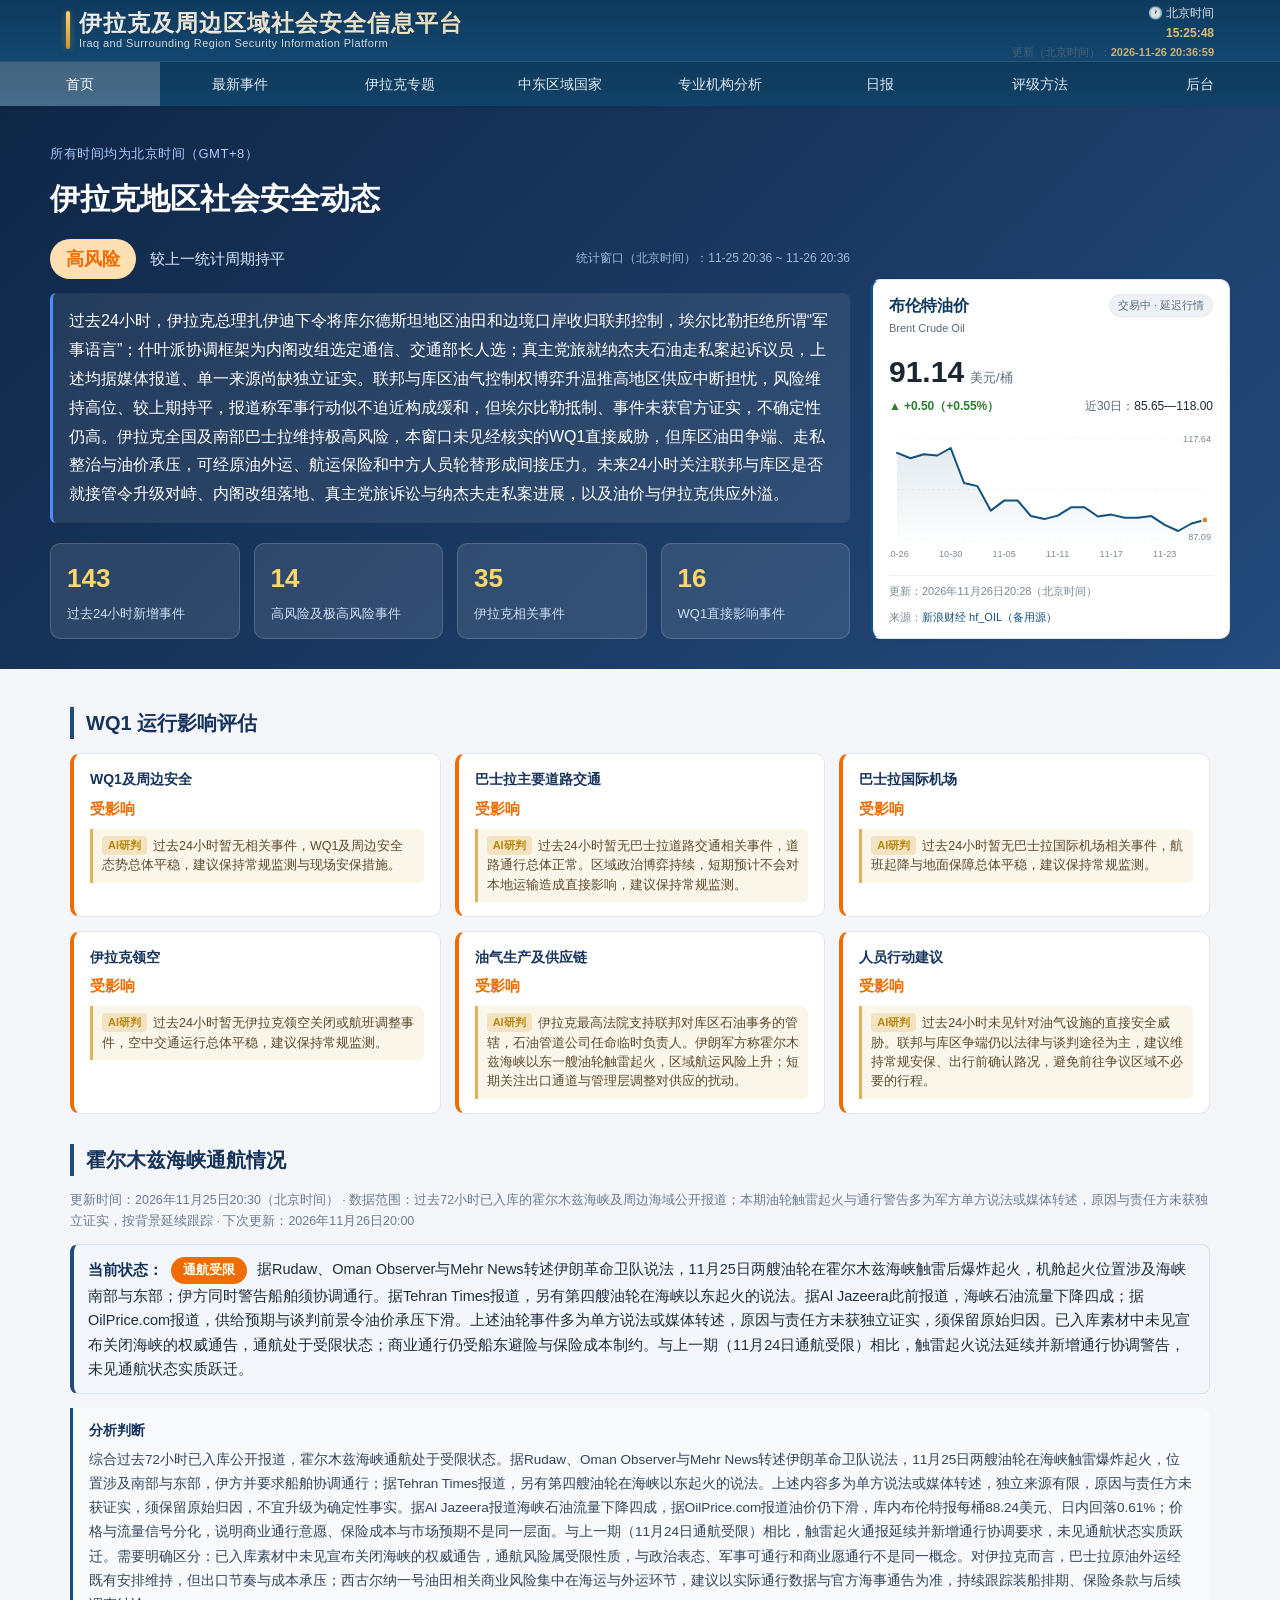
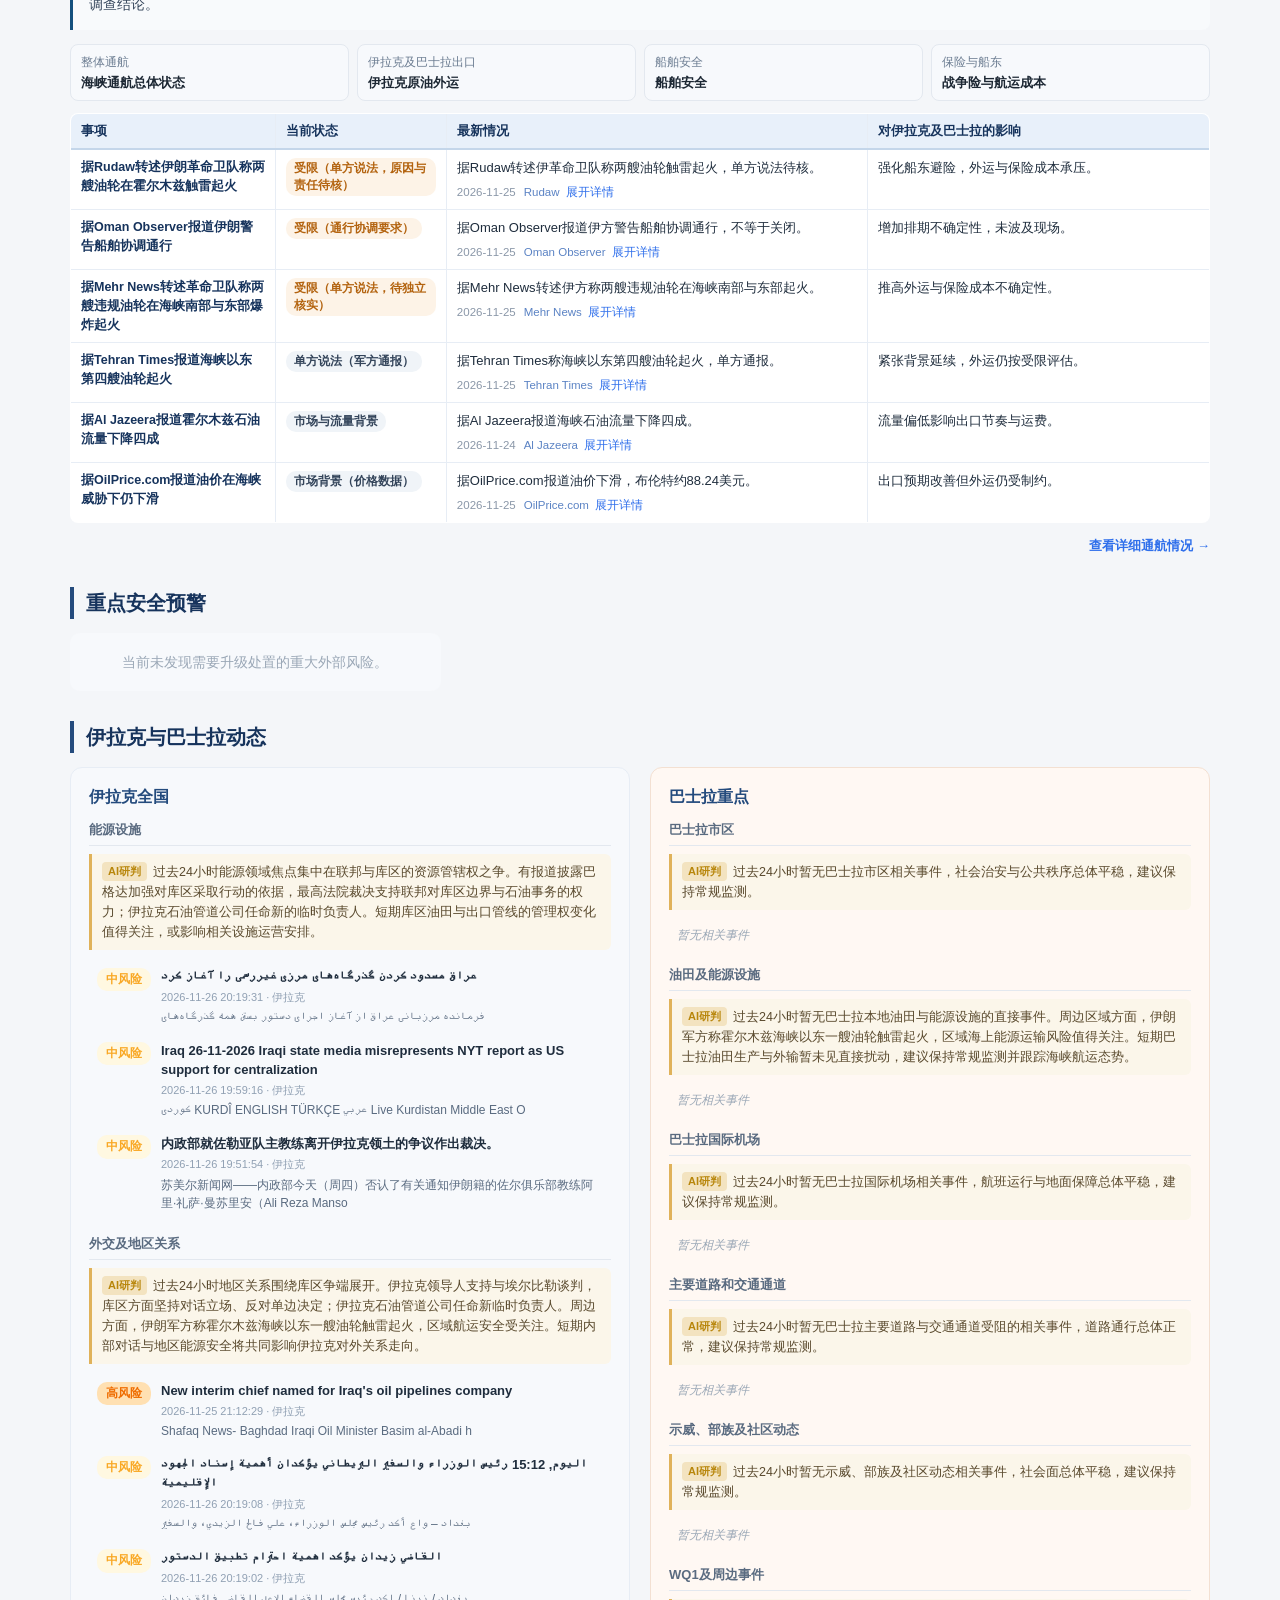
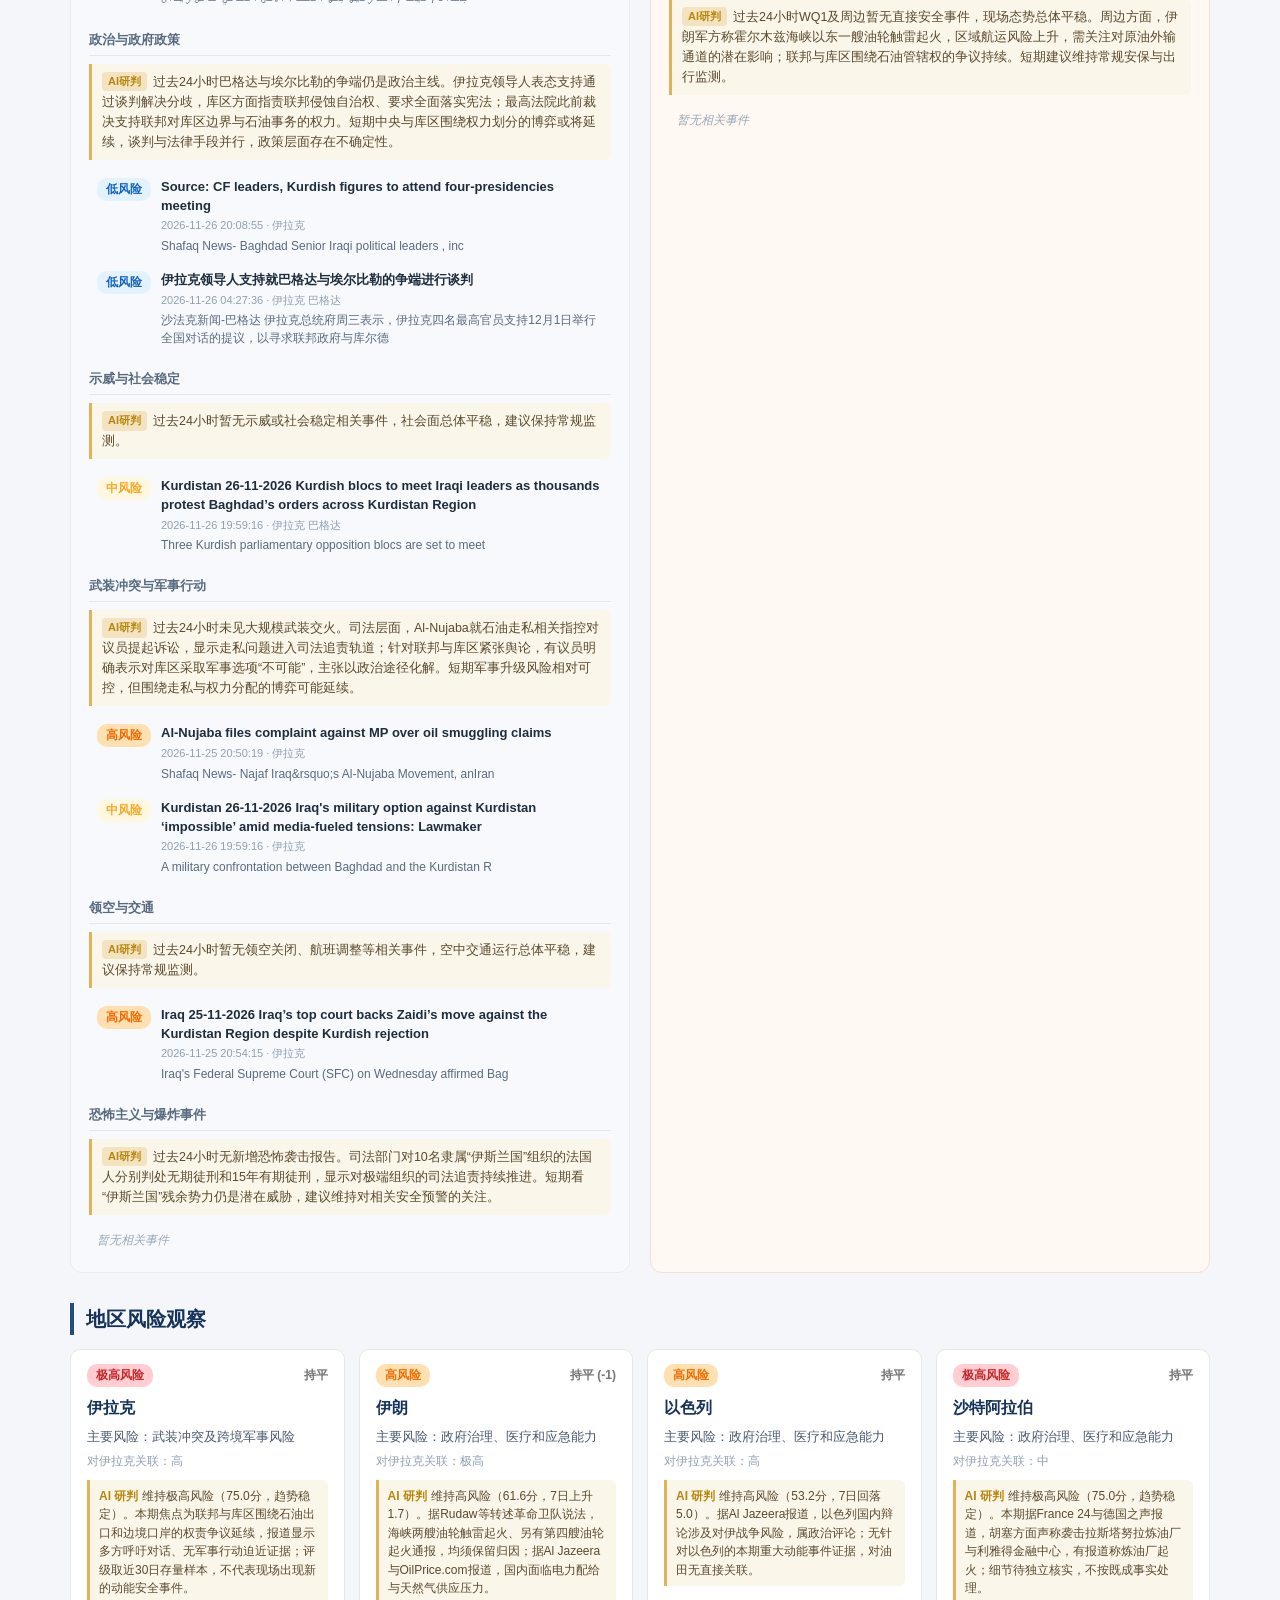
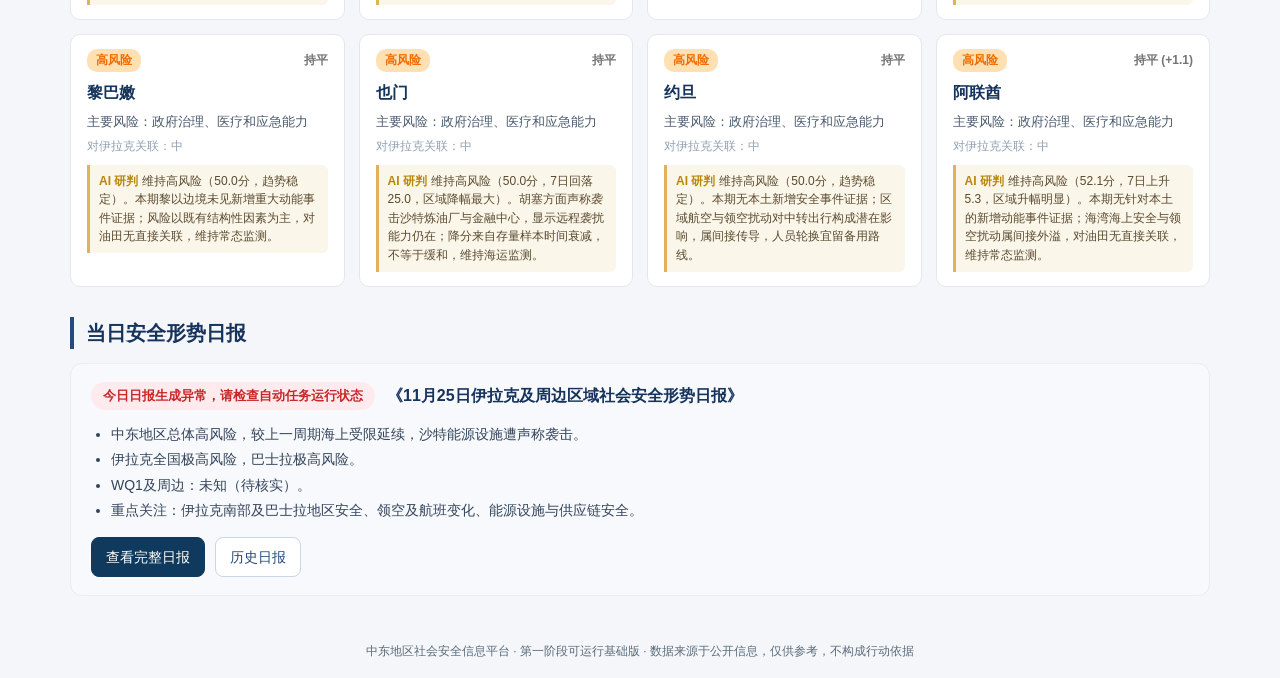
==== commit 80549278: "sync 2026-11-26 16:33" ====
--- a/index.html
+++ b/index.html
@@ -2,11 +2,11 @@
 <html lang="zh-CN">
 <head>
 <meta charset="utf-8">
-<meta name="mesip-build" content="ts=2026-11-26 15:37:01;commit=local-20261126153701;count=70;schema=pro-public-v2">
+<meta name="mesip-build" content="ts=2026-11-26 16:33:35;commit=local-20261126163335;count=70;schema=pro-public-v2">
 <meta name="viewport" content="width=device-width, initial-scale=1">
 <title>中东社会安全态势与管理决策首页 · MESIP</title>
-<link rel="stylesheet" href="assets/css/style.css?v=1795696621">
-<link rel="stylesheet" href="assets/css/home.css?v=1795696621">
+<link rel="stylesheet" href="assets/css/style.css?v=1795700015">
+<link rel="stylesheet" href="assets/css/home.css?v=1795700015">
 </head>
 <body>
 <div id="topbar" class="topbar"></div>
@@ -124,9 +124,9 @@
 
 <footer class="site"></footer>
 
-<script src="assets/js/api.js?v=1795696621"></script>
-<script src="assets/js/common.js?v=1795696621"></script>
-<script src="assets/js/data.js?v=1795696621"></script>
+<script src="assets/js/api.js?v=1795700015"></script>
+<script src="assets/js/common.js?v=1795700015"></script>
+<script src="assets/js/data.js?v=1795700015"></script>
 <script>
 window.__STATIC__ = true;
 (function () {
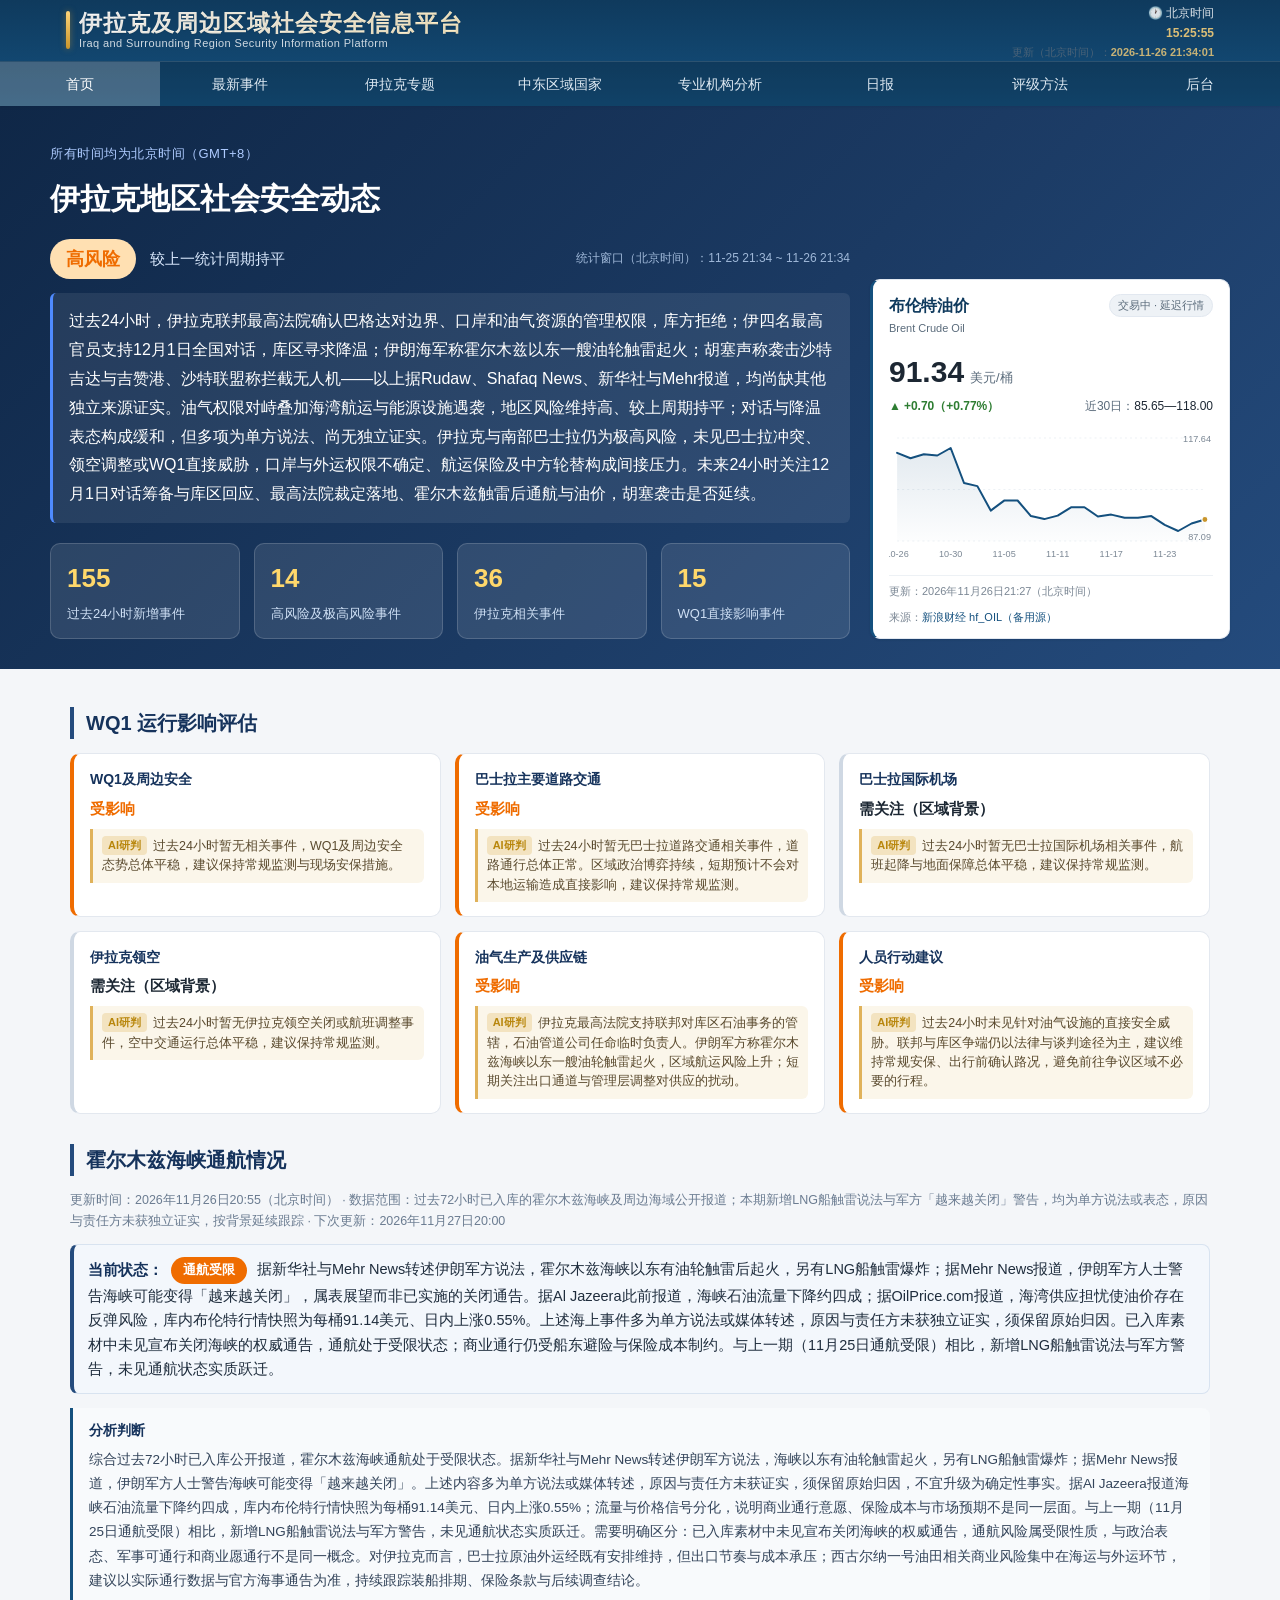
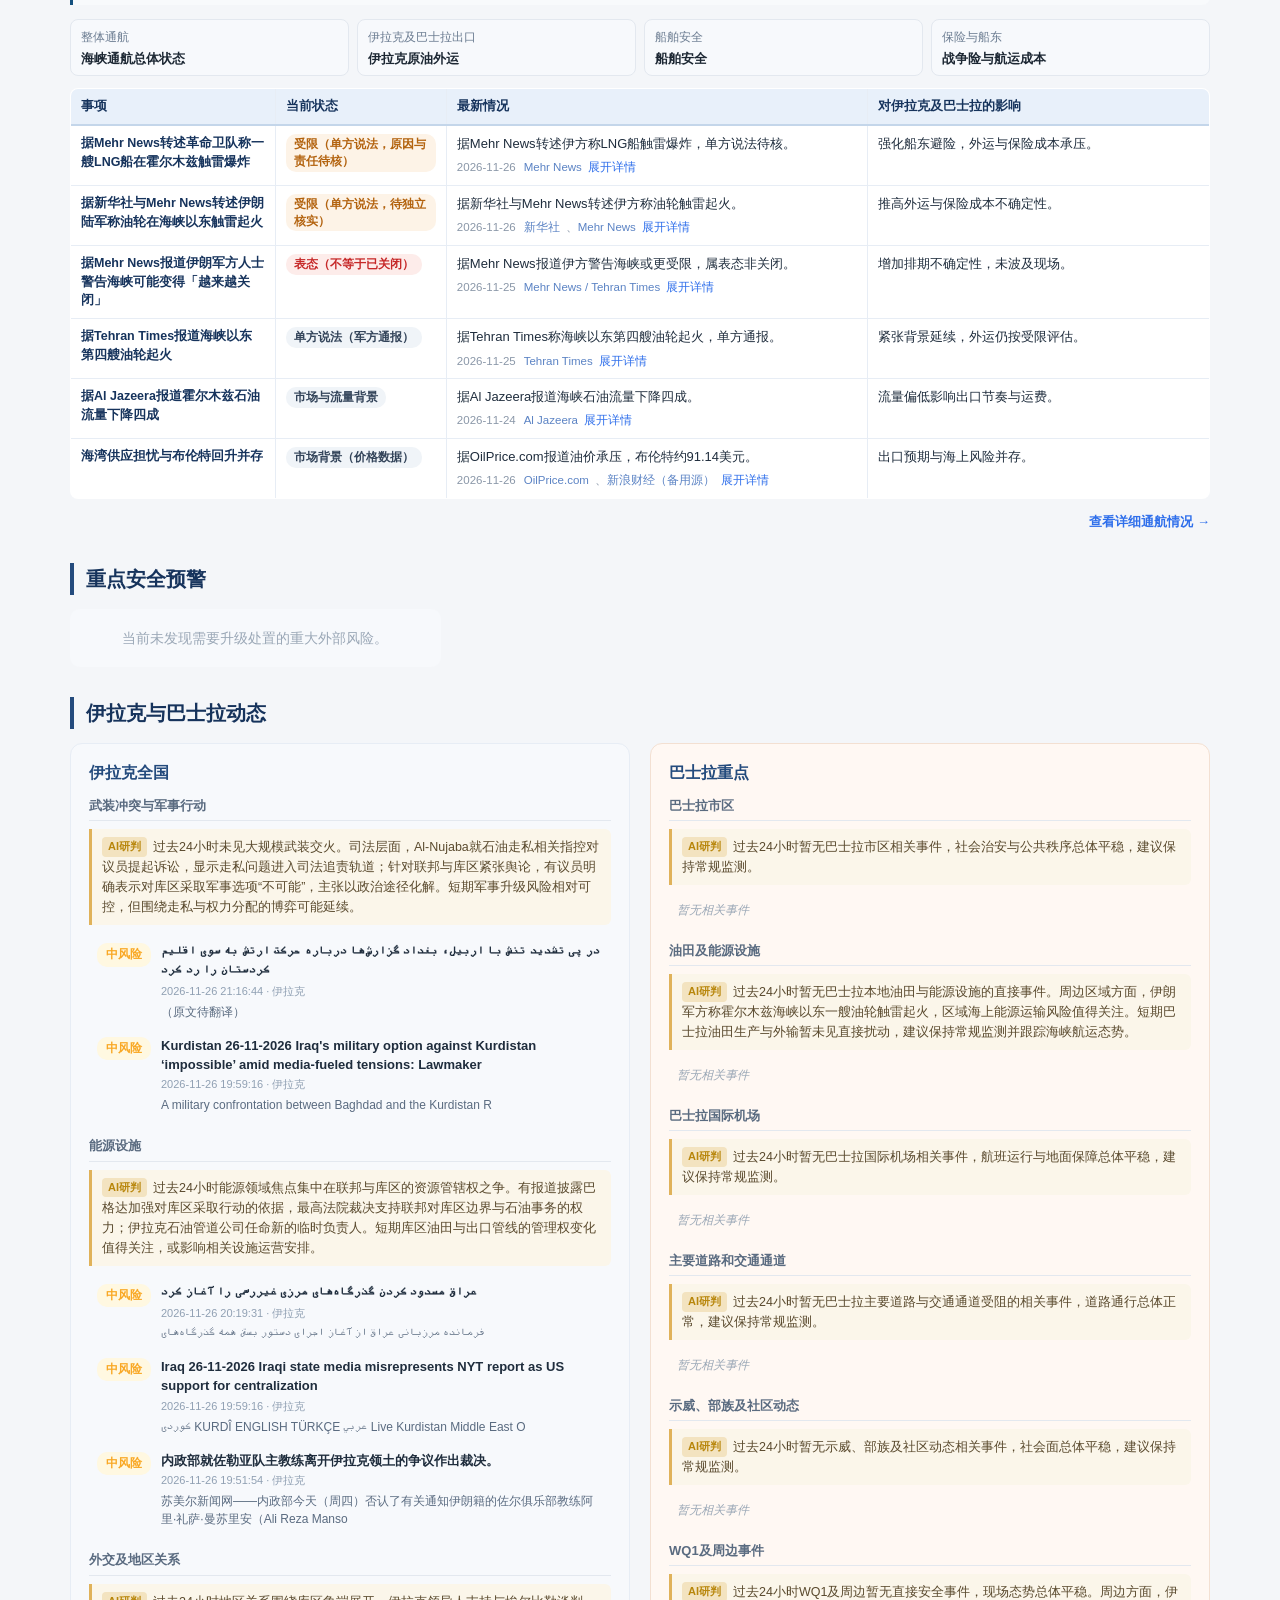
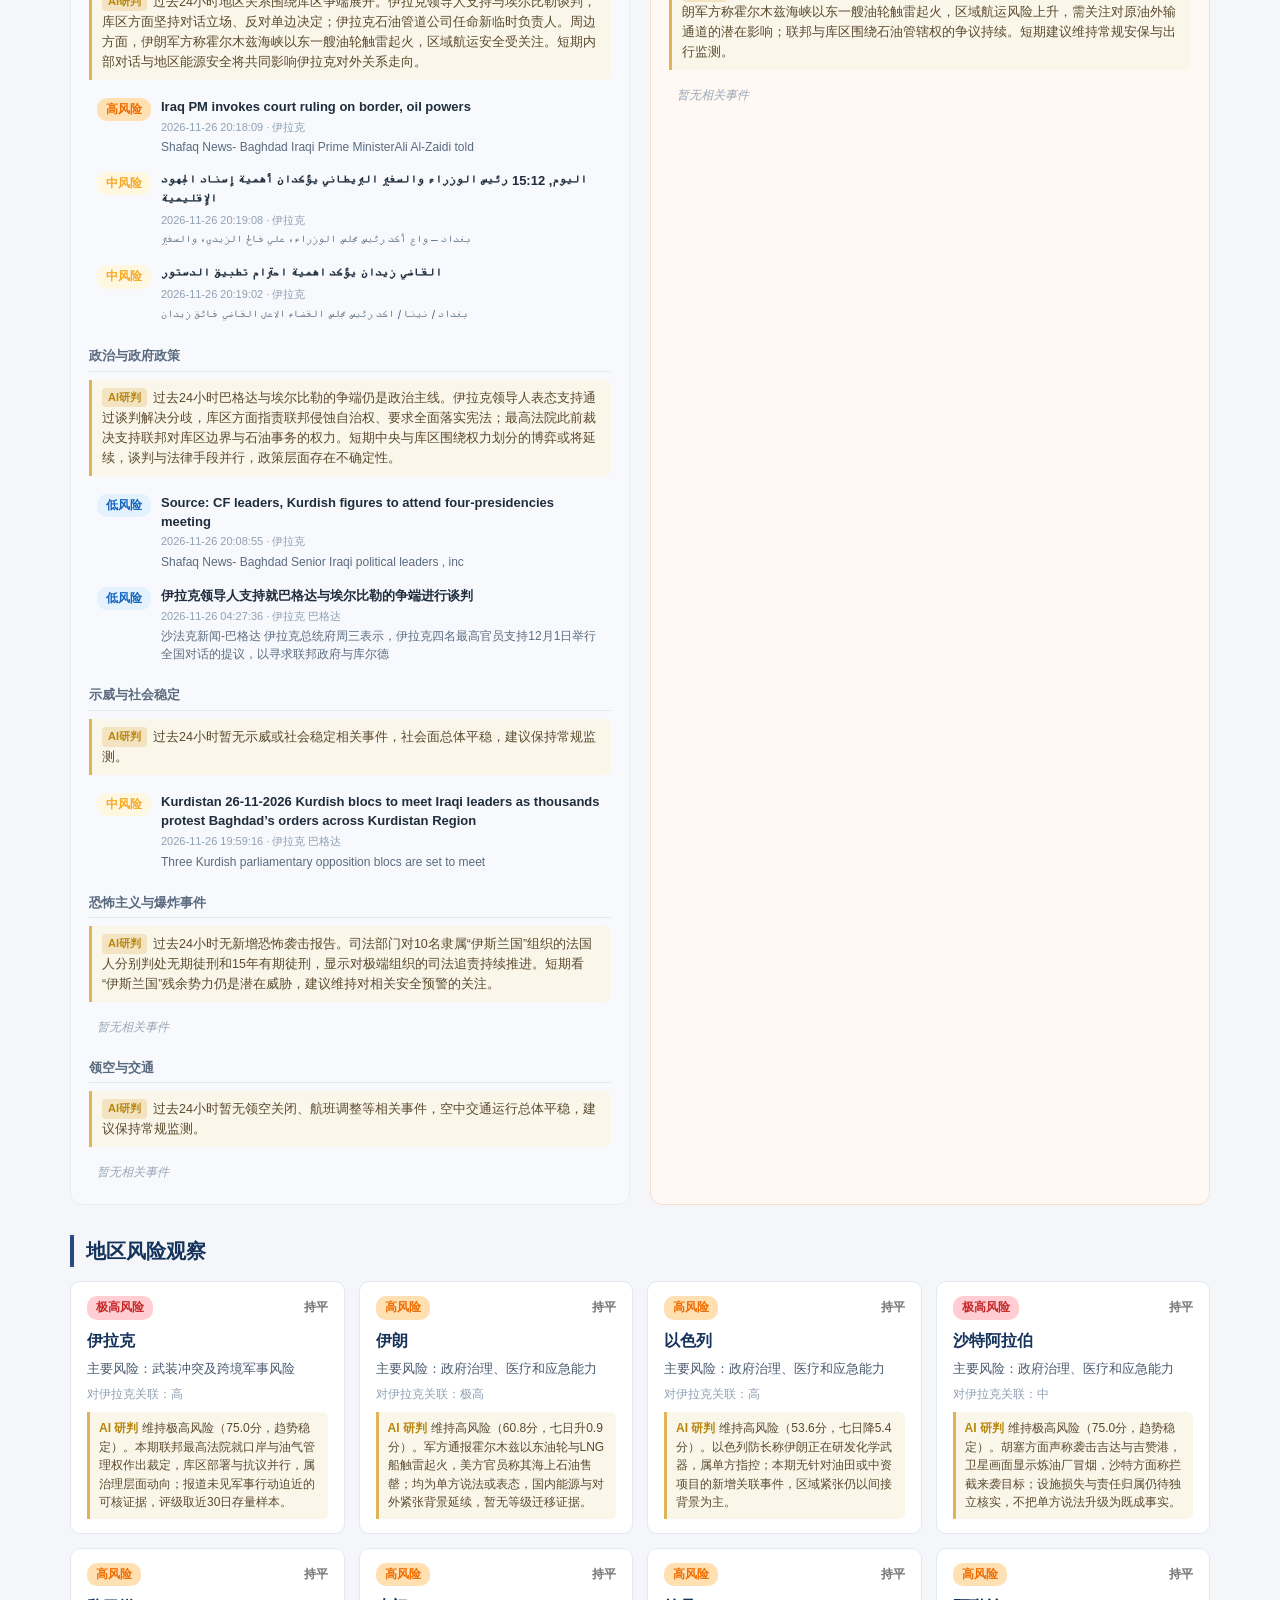
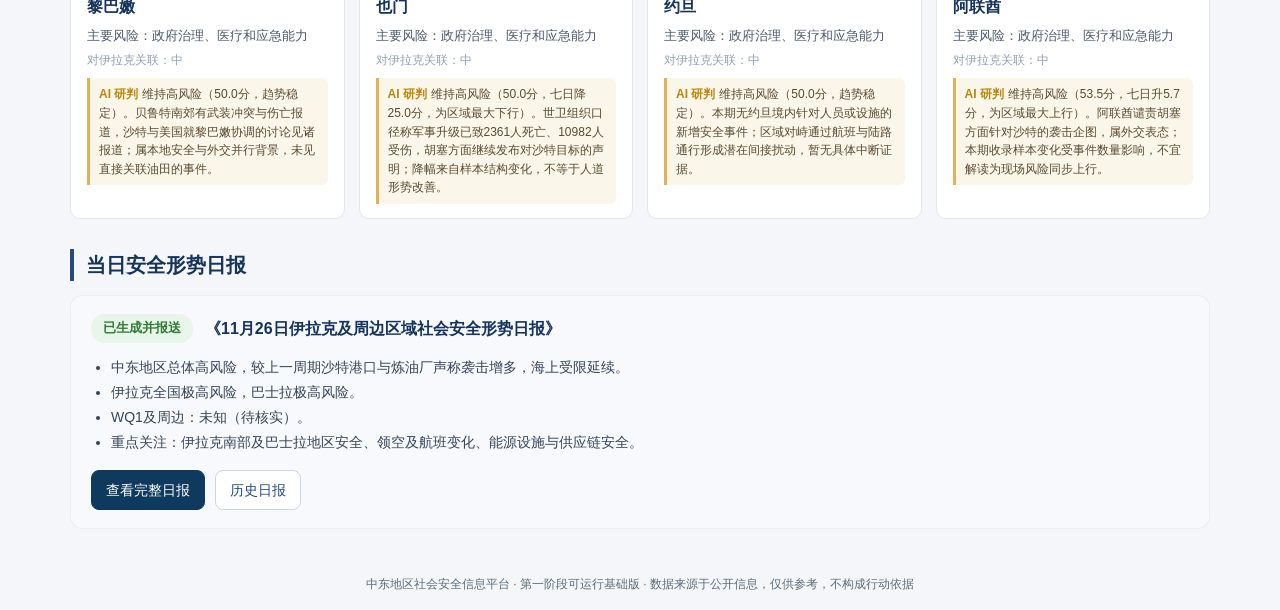
==== commit b80c25f9: "sync 2026-11-26 16:35" ====
--- a/index.html
+++ b/index.html
@@ -2,11 +2,11 @@
 <html lang="zh-CN">
 <head>
 <meta charset="utf-8">
-<meta name="mesip-build" content="ts=2026-11-26 16:33:35;commit=local-20261126163335;count=70;schema=pro-public-v2">
+<meta name="mesip-build" content="ts=2026-11-26 16:34:44;commit=local-20261126163444;count=70;schema=pro-public-v2">
 <meta name="viewport" content="width=device-width, initial-scale=1">
 <title>中东社会安全态势与管理决策首页 · MESIP</title>
-<link rel="stylesheet" href="assets/css/style.css?v=1795700015">
-<link rel="stylesheet" href="assets/css/home.css?v=1795700015">
+<link rel="stylesheet" href="assets/css/style.css?v=1795700084">
+<link rel="stylesheet" href="assets/css/home.css?v=1795700084">
 </head>
 <body>
 <div id="topbar" class="topbar"></div>
@@ -124,9 +124,9 @@
 
 <footer class="site"></footer>
 
-<script src="assets/js/api.js?v=1795700015"></script>
-<script src="assets/js/common.js?v=1795700015"></script>
-<script src="assets/js/data.js?v=1795700015"></script>
+<script src="assets/js/api.js?v=1795700084"></script>
+<script src="assets/js/common.js?v=1795700084"></script>
+<script src="assets/js/data.js?v=1795700084"></script>
 <script>
 window.__STATIC__ = true;
 (function () {
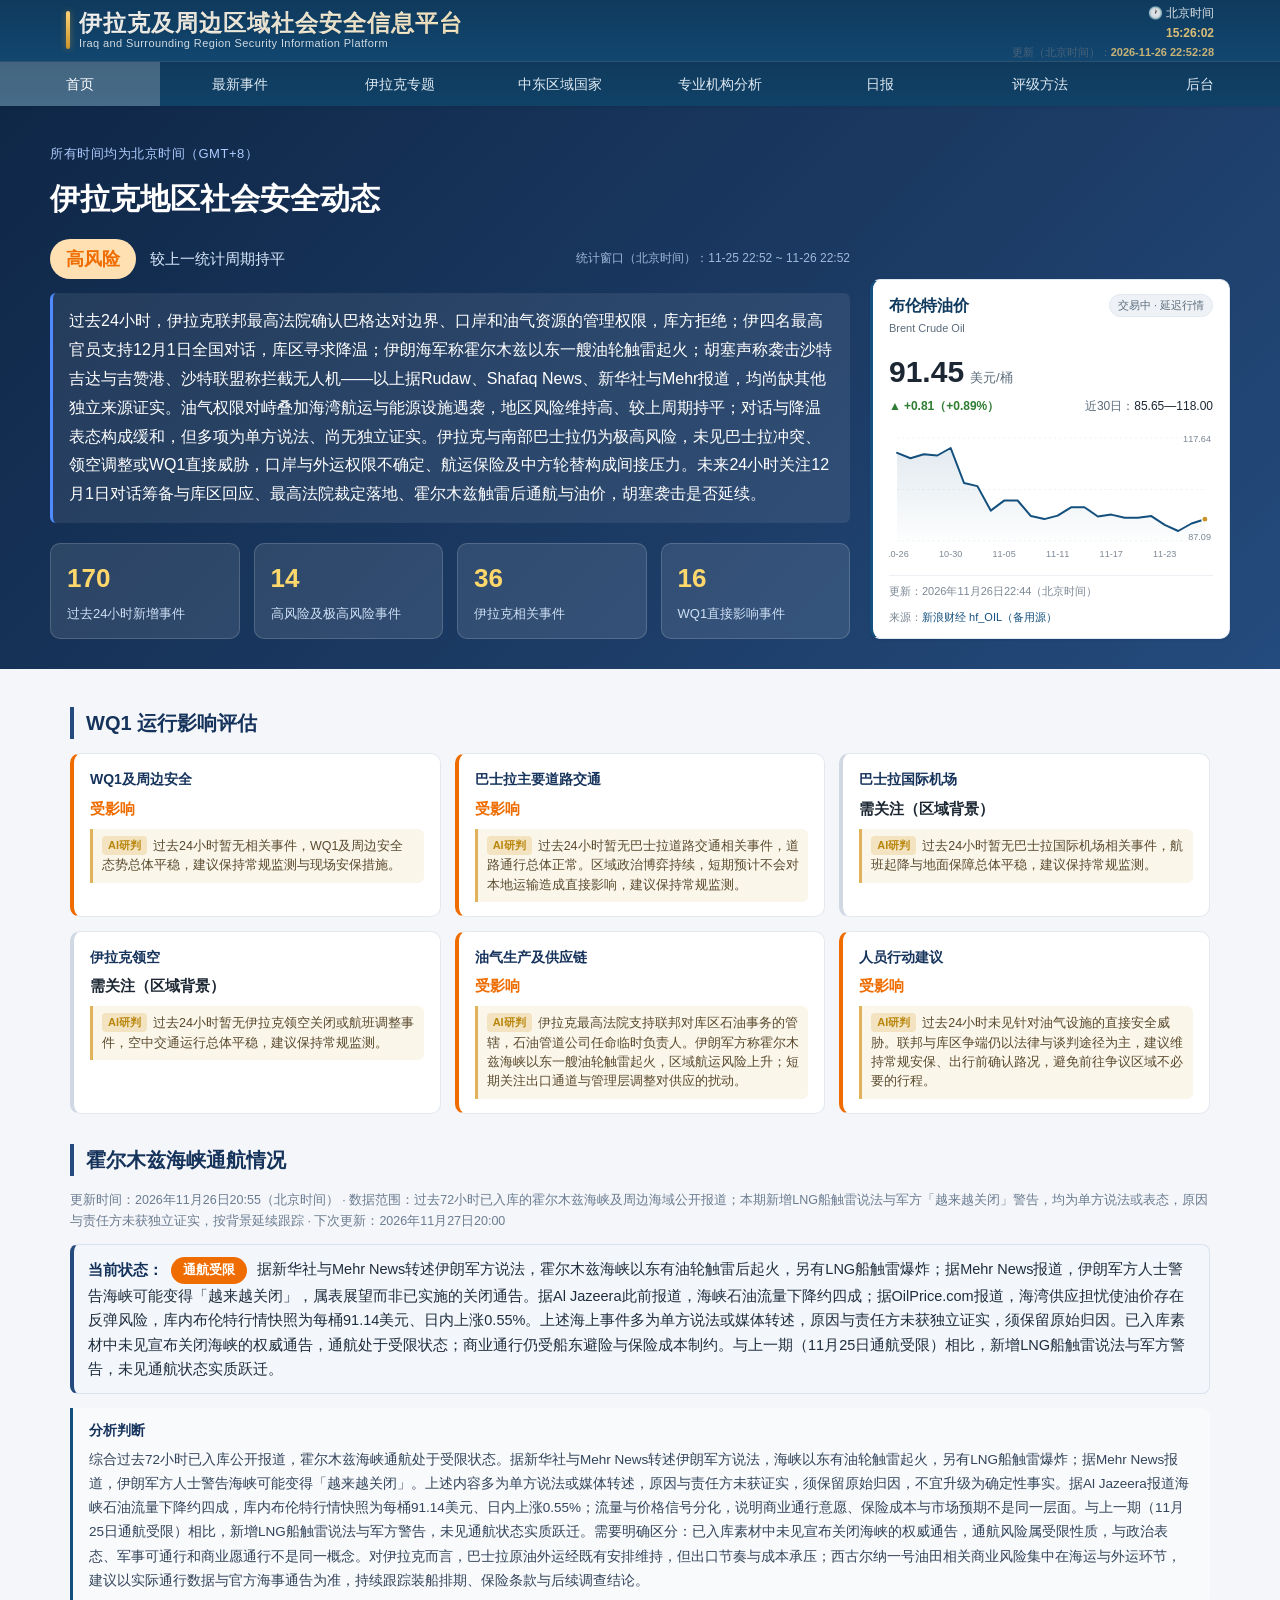
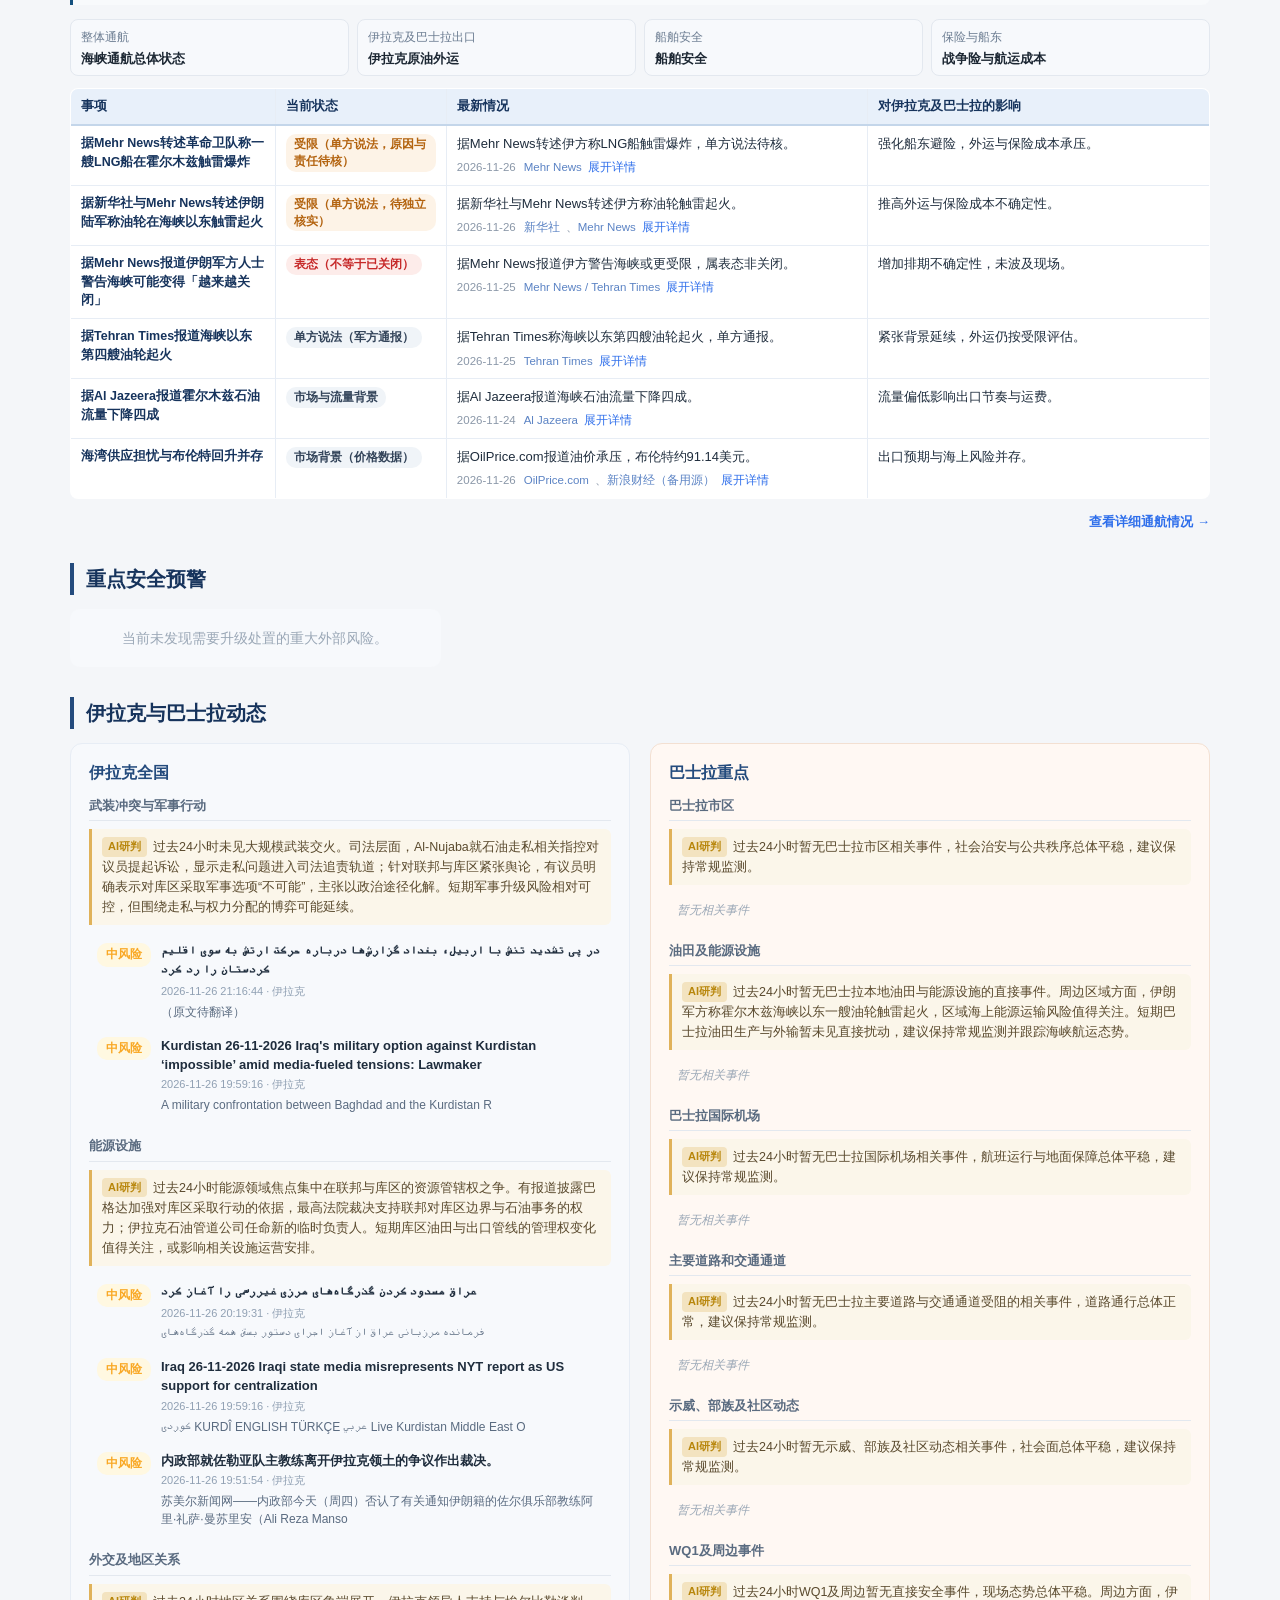
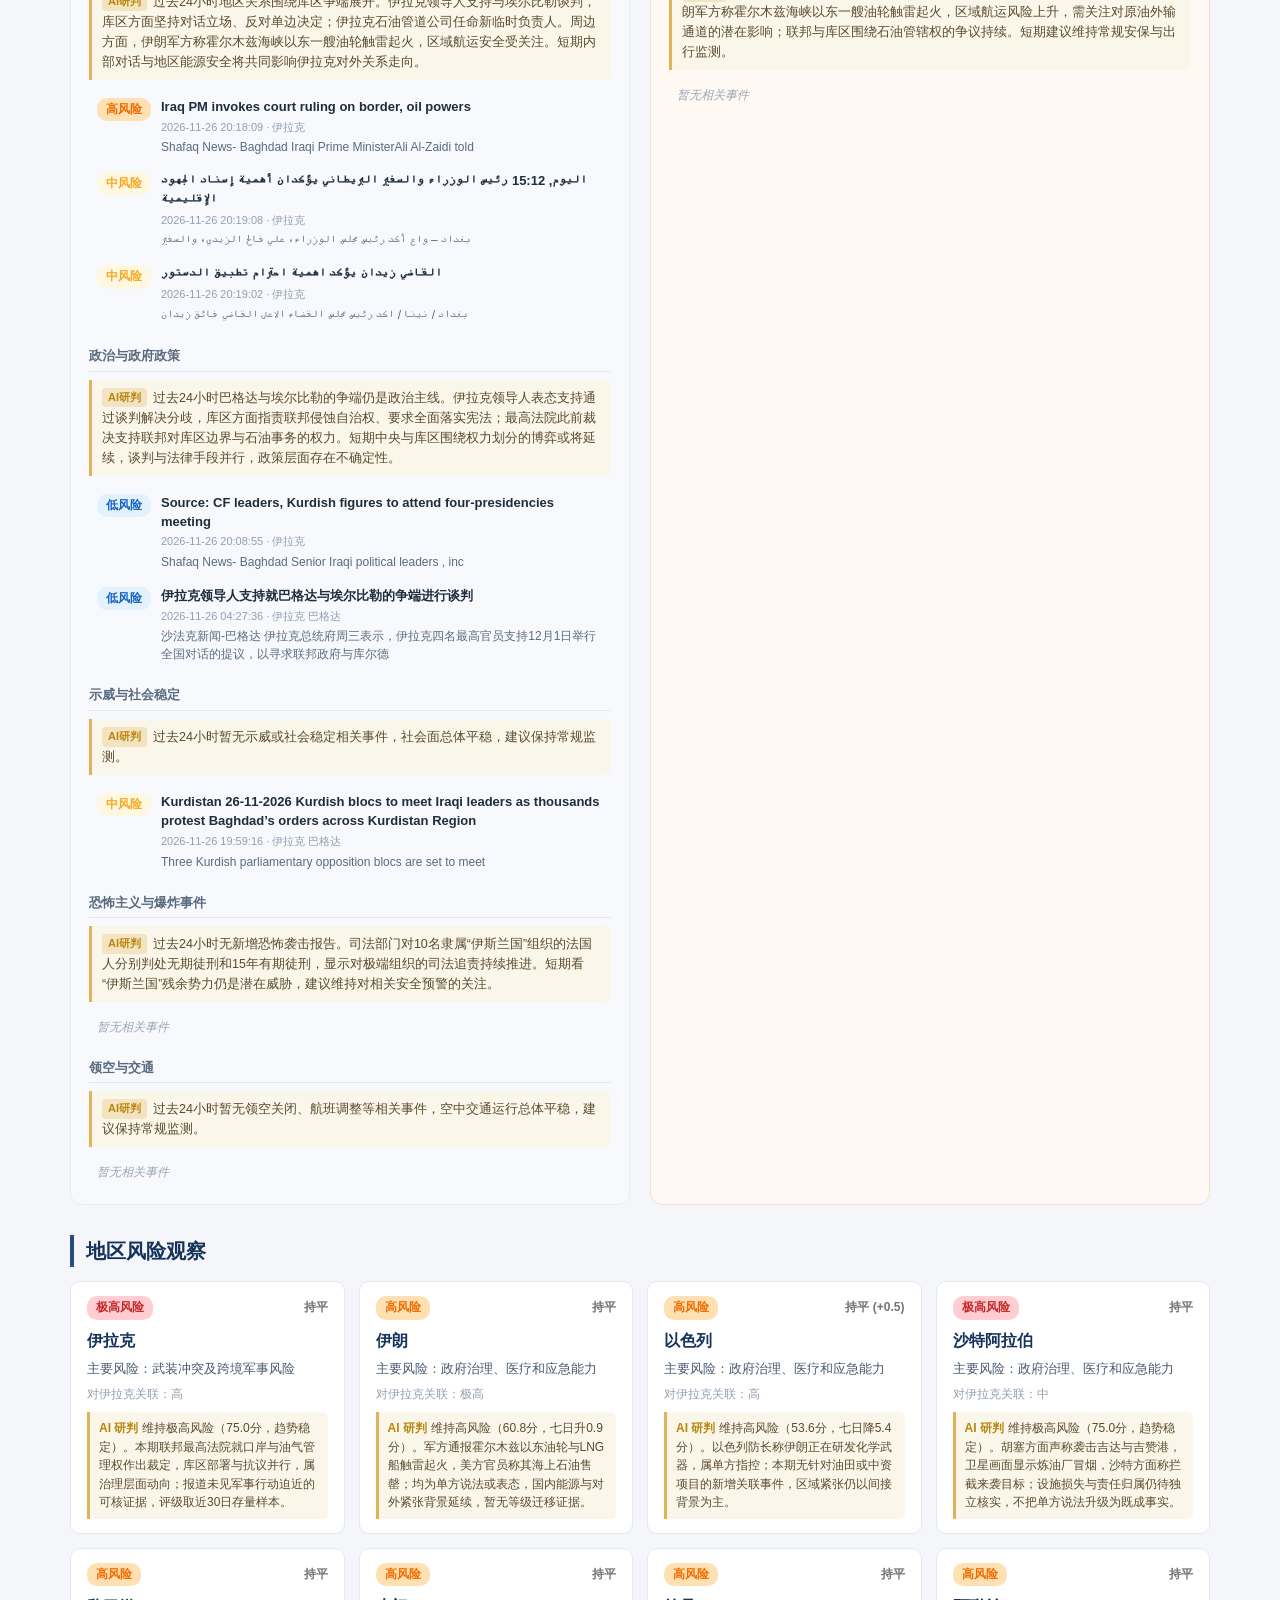
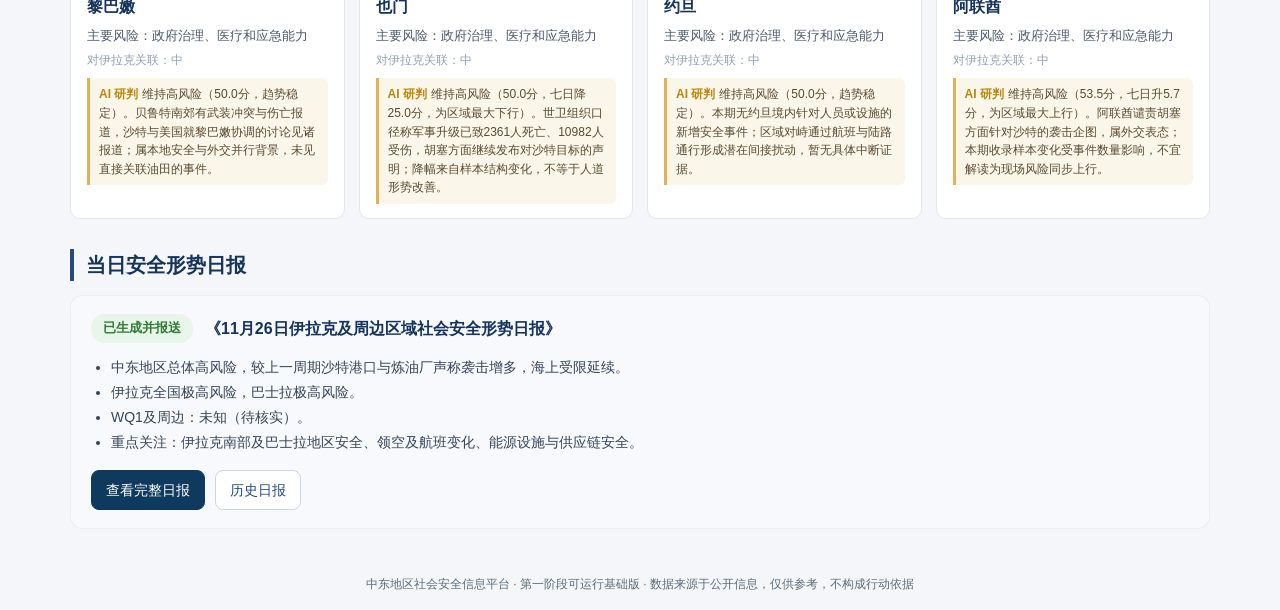
==== commit 8cd50aa4: "sync 2026-11-26 17:52" ====
--- a/index.html
+++ b/index.html
@@ -2,11 +2,11 @@
 <html lang="zh-CN">
 <head>
 <meta charset="utf-8">
-<meta name="mesip-build" content="ts=2026-11-26 16:34:44;commit=local-20261126163444;count=70;schema=pro-public-v2">
+<meta name="mesip-build" content="ts=2026-11-26 17:52:34;commit=local-20261126175234;count=70;schema=pro-public-v2">
 <meta name="viewport" content="width=device-width, initial-scale=1">
 <title>中东社会安全态势与管理决策首页 · MESIP</title>
-<link rel="stylesheet" href="assets/css/style.css?v=1795700084">
-<link rel="stylesheet" href="assets/css/home.css?v=1795700084">
+<link rel="stylesheet" href="assets/css/style.css?v=1795704754">
+<link rel="stylesheet" href="assets/css/home.css?v=1795704754">
 </head>
 <body>
 <div id="topbar" class="topbar"></div>
@@ -124,9 +124,9 @@
 
 <footer class="site"></footer>
 
-<script src="assets/js/api.js?v=1795700084"></script>
-<script src="assets/js/common.js?v=1795700084"></script>
-<script src="assets/js/data.js?v=1795700084"></script>
+<script src="assets/js/api.js?v=1795704754"></script>
+<script src="assets/js/common.js?v=1795704754"></script>
+<script src="assets/js/data.js?v=1795704754"></script>
 <script>
 window.__STATIC__ = true;
 (function () {
